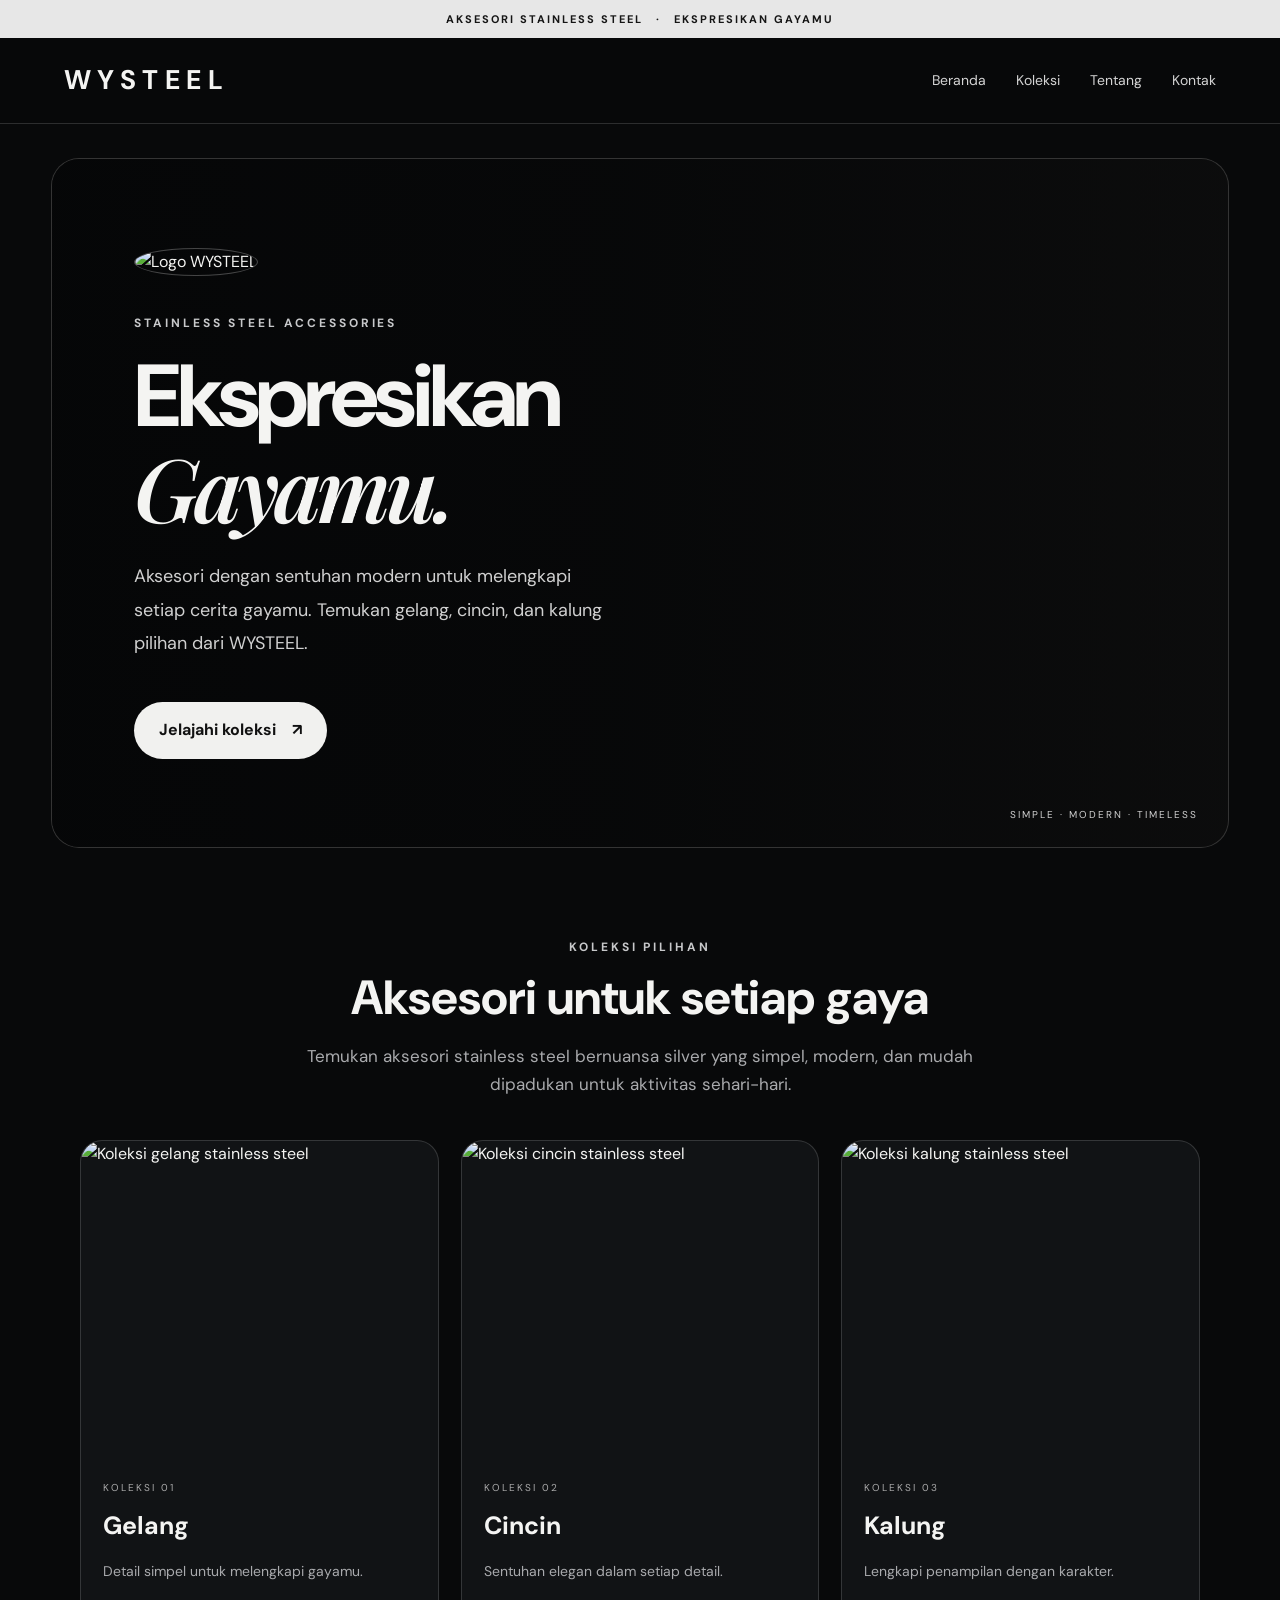
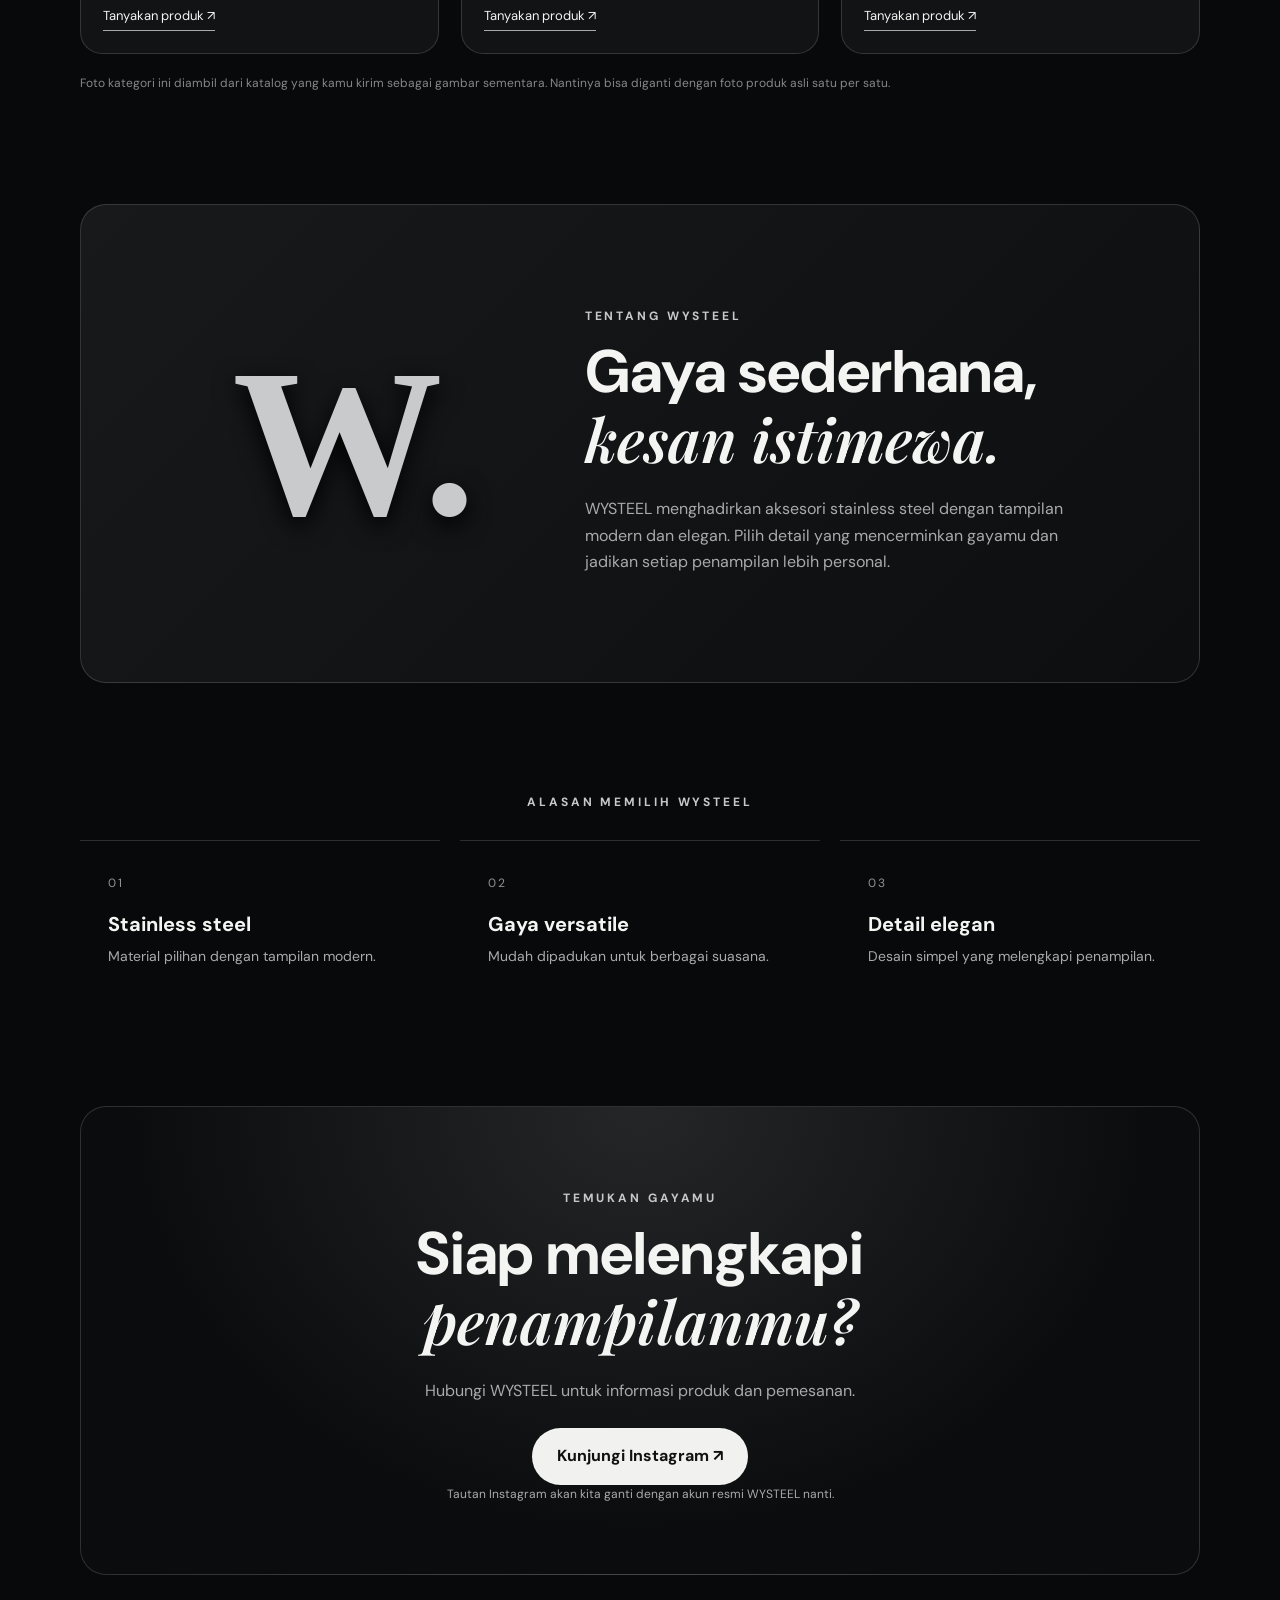
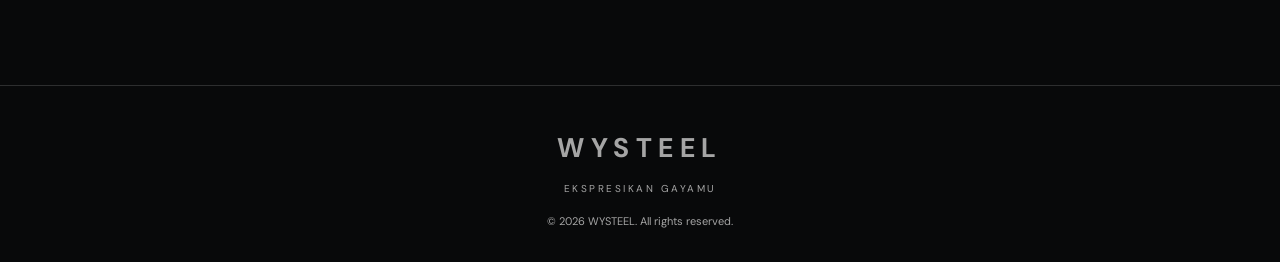
==== index.html @ 5683e8a1 "Add files via upload" ====
<!DOCTYPE html>
<html lang="id">
<head>
  <meta charset="UTF-8">
  <meta name="viewport" content="width=device-width, initial-scale=1.0">
  <meta name="description" content="WYSTEEL — aksesori stainless steel. Ekspresikan gayamu.">
  <title>WYSTEEL | Ekspresikan Gayamu</title>
  <link rel="stylesheet" href="style.css">
</head>
<body>
  <div class="announcement">AKSESORI STAINLESS STEEL <span>·</span> EKSPRESIKAN GAYAMU</div>
  <header class="site-header">
    <a class="wordmark" href="#beranda" aria-label="WYSTEEL beranda">WYSTEEL</a>
    <button class="menu-toggle" id="menuToggle" aria-expanded="false" aria-controls="mainNav">☰ <span>Menu</span></button>
    <nav id="mainNav" class="main-nav">
      <a href="#beranda">Beranda</a>
      <a href="#koleksi">Koleksi</a>
      <a href="#tentang">Tentang</a>
      <a href="#kontak">Kontak</a>
    </nav>
  </header>

  <main>
    <section class="hero" id="beranda">
      <div class="hero-shade"></div>
      <div class="hero-content">
        <img class="brand-logo" src="assets/logo-wysteel.jpg" alt="Logo WYSTEEL">
        <p class="eyebrow">STAINLESS STEEL ACCESSORIES</p>
        <h1>Ekspresikan<br><em>Gayamu.</em></h1>
        <p class="hero-copy">Aksesori dengan sentuhan modern untuk melengkapi setiap cerita gayamu. Temukan gelang, cincin, dan kalung pilihan dari WYSTEEL.</p>
        <a class="primary-button" href="#koleksi">Jelajahi koleksi <span>↗</span></a>
      </div>
      <div class="hero-note">SIMPLE · MODERN · TIMELESS</div>
    </section>

    <section class="collection section-wrap" id="koleksi">
      <div class="section-heading">
        <p class="eyebrow">KOLEKSI PILIHAN</p>
        <h2>Aksesori untuk setiap gaya</h2>
        <p>Temukan aksesori stainless steel bernuansa silver yang simpel, modern, dan mudah dipadukan untuk aktivitas sehari-hari.</p>
      </div>
      <div class="product-grid">
        <article class="product-card">
          <img src="assets/gelang.jpg" alt="Koleksi gelang stainless steel">
          <div class="product-info"><span class="product-type">KOLEKSI 01</span><h3>Gelang</h3><p>Detail simpel untuk melengkapi gayamu.</p><a href="#kontak">Tanyakan produk ↗</a></div>
        </article>
        <article class="product-card">
          <img src="assets/cincin.jpg" alt="Koleksi cincin stainless steel">
          <div class="product-info"><span class="product-type">KOLEKSI 02</span><h3>Cincin</h3><p>Sentuhan elegan dalam setiap detail.</p><a href="#kontak">Tanyakan produk ↗</a></div>
        </article>
        <article class="product-card">
          <img src="assets/kalung.jpg" alt="Koleksi kalung stainless steel">
          <div class="product-info"><span class="product-type">KOLEKSI 03</span><h3>Kalung</h3><p>Lengkapi penampilan dengan karakter.</p><a href="#kontak">Tanyakan produk ↗</a></div>
        </article>
      </div>
      <p class="small-note">Foto kategori ini diambil dari katalog yang kamu kirim sebagai gambar sementara. Nantinya bisa diganti dengan foto produk asli satu per satu.</p>
    </section>

    <section class="about section-wrap" id="tentang">
      <div class="about-mark">W.</div>
      <div>
        <p class="eyebrow">TENTANG WYSTEEL</p>
        <h2>Gaya sederhana,<br><em>kesan istimewa.</em></h2>
        <p>WYSTEEL menghadirkan aksesori stainless steel dengan tampilan modern dan elegan. Pilih detail yang mencerminkan gayamu dan jadikan setiap penampilan lebih personal.</p>
      </div>
    </section>

    <section class="benefits section-wrap">
      <p class="eyebrow">ALASAN MEMILIH WYSTEEL</p>
      <div class="benefit-grid">
        <div><span>01</span><h3>Stainless steel</h3><p>Material pilihan dengan tampilan modern.</p></div>
        <div><span>02</span><h3>Gaya versatile</h3><p>Mudah dipadukan untuk berbagai suasana.</p></div>
        <div><span>03</span><h3>Detail elegan</h3><p>Desain simpel yang melengkapi penampilan.</p></div>
      </div>
    </section>

    <section class="contact section-wrap" id="kontak">
      <p class="eyebrow">TEMUKAN GAYAMU</p>
      <h2>Siap melengkapi<br><em>penampilanmu?</em></h2>
      <p>Hubungi WYSTEEL untuk informasi produk dan pemesanan.</p>
      <a class="primary-button" id="instagramLink" href="https://www.instagram.com/" target="_blank" rel="noopener">Kunjungi Instagram ↗</a>
      <p class="small-note">Tautan Instagram akan kita ganti dengan akun resmi WYSTEEL nanti.</p>
    </section>
  </main>

  <footer><a class="footer-brand" href="#beranda">WYSTEEL</a><p>EKSPRESIKAN GAYAMU</p><small>© <span id="year"></span> WYSTEEL. All rights reserved.</small></footer>
  <script src="script.js"></script>
</body>
</html>
---- style.css ----
@import url('https://fonts.googleapis.com/css2?family=DM+Sans:wght@400;500;600;700&family=Playfair+Display:ital,wght@1,600&display=swap');
:root{--bg:#08090a;--panel:#111315;--text:#f4f4f2;--muted:#a9aaad;--line:rgba(255,255,255,.15);--silver:#d5d6d8}
*{box-sizing:border-box}html{scroll-behavior:smooth}body{margin:0;background:var(--bg);color:var(--text);font-family:'DM Sans',Arial,sans-serif;line-height:1.65}
a{color:inherit;text-decoration:none}.announcement{background:#e7e7e7;color:#151515;text-align:center;padding:10px 16px;font-size:11px;font-weight:700;letter-spacing:.18em}.announcement span{padding:0 8px}
.site-header{height:86px;padding:0 5%;display:flex;align-items:center;justify-content:space-between;border-bottom:1px solid var(--line);background:rgba(8,9,10,.96);position:sticky;top:0;z-index:10}.wordmark,.footer-brand{font-size:27px;letter-spacing:.24em;font-weight:700}.main-nav{display:flex;gap:30px;color:#d4d4d4;font-size:14px}.main-nav a:hover{color:white}.menu-toggle{display:none;background:transparent;border:1px solid var(--line);color:white;padding:12px 18px;border-radius:16px;font:inherit}
.hero{min-height:690px;margin:34px auto 90px;width:min(92%,1180px);border:1px solid var(--line);border-radius:28px;overflow:hidden;position:relative;background:#111 url('assets/hero-background.jpg') center/cover no-repeat;display:flex;align-items:center}.hero-shade{position:absolute;inset:0;background:linear-gradient(90deg,rgba(5,6,7,.96) 0%,rgba(5,6,7,.83) 48%,rgba(5,6,7,.43) 100%)}.hero-content{position:relative;z-index:1;max-width:650px;padding:70px 7%}.brand-logo{width:150px;height:150px;object-fit:cover;border-radius:50%;border:1px solid rgba(255,255,255,.25);margin-bottom:26px}.eyebrow{font-size:12px;letter-spacing:.24em;font-weight:700;color:#c7c8ca}.hero h1{font-size:clamp(52px,8vw,88px);line-height:1.02;letter-spacing:-.055em;margin:18px 0 22px}.hero h1 em,.about h2 em,.contact h2 em{font-family:'Playfair Display',Georgia,serif;font-weight:600}.hero-copy{font-size:18px;color:#d0d0d0;max-width:570px;line-height:1.85}.primary-button{display:inline-flex;gap:16px;align-items:center;margin-top:24px;background:#f1f1ef;color:#111;padding:15px 25px;border-radius:40px;font-weight:700}.primary-button:hover{background:#c9cacc}.hero-note{position:absolute;right:30px;bottom:24px;font-size:10px;letter-spacing:.2em;color:#d1d1d1}
.section-wrap{width:min(90%,1120px);margin:0 auto 110px}.section-heading{text-align:center;max-width:720px;margin:0 auto 42px}.section-heading h2,.benefits h2{font-size:clamp(32px,5vw,48px);line-height:1.15;margin:12px 0}.section-heading>p:last-child{color:var(--muted);font-size:17px}.product-grid{display:grid;grid-template-columns:repeat(3,1fr);gap:22px}.product-card{background:var(--panel);border:1px solid var(--line);border-radius:22px;overflow:hidden}.product-card img{display:block;width:100%;height:310px;object-fit:cover;object-position:center}.product-info{padding:22px}.product-type{font-size:10px;letter-spacing:.2em;color:#aaa}.product-info h3{font-size:25px;margin:5px 0}.product-info p{color:var(--muted);font-size:14px}.product-info a{display:inline-block;margin-top:8px;border-bottom:1px solid #aaa;padding-bottom:4px;font-size:13px}.small-note{color:#85878a;font-size:12px;margin-top:20px}
.about{display:grid;grid-template-columns:.8fr 1.2fr;align-items:center;gap:60px;padding:65px 8%;background:linear-gradient(135deg,#17191b,#0d0e0f);border:1px solid var(--line);border-radius:26px}.about-mark{font-family:Georgia,serif;font-size:clamp(100px,20vw,210px);font-weight:bold;color:#c9cacc;text-align:center;text-shadow:0 8px 25px #000}.about h2,.contact h2{font-size:clamp(38px,6vw,60px);line-height:1.1;margin:12px 0 20px}.about p:last-child,.contact>p:not(.eyebrow){color:var(--muted);max-width:600px}
.benefits>.eyebrow{text-align:center}.benefit-grid{display:grid;grid-template-columns:repeat(3,1fr);gap:20px;margin-top:28px}.benefit-grid>div{padding:28px;border-top:1px solid var(--line)}.benefit-grid span{color:#8f9296;letter-spacing:.2em;font-size:12px}.benefit-grid h3{font-size:20px;margin:12px 0 4px}.benefit-grid p{color:var(--muted);font-size:14px;margin:0}
.contact{text-align:center;padding:70px 20px;border:1px solid var(--line);border-radius:26px;background:radial-gradient(ellipse at top,#242628,#0b0c0d 65%)}.contact>p:not(.eyebrow){margin:0 auto}.contact .small-note{margin-top:18px}
footer{text-align:center;border-top:1px solid var(--line);padding:40px 20px 28px;color:#a5a5a5}footer p{font-size:10px;letter-spacing:.25em}footer small{font-size:11px}
@media(max-width:720px){.announcement{font-size:9px;letter-spacing:.12em}.site-header{height:76px}.wordmark{font-size:22px}.menu-toggle{display:block}.main-nav{display:none;position:absolute;top:75px;left:0;right:0;background:#0d0e0f;padding:20px 6%;flex-direction:column;gap:18px;border-bottom:1px solid var(--line)}.main-nav.open{display:flex}.hero{min-height:700px;margin:22px auto 75px;background-position:58% center}.hero-content{padding:48px 7%}.brand-logo{width:118px;height:118px}.hero-copy{font-size:16px}.hero-note{font-size:8px}.section-wrap{margin-bottom:80px}.product-grid{grid-template-columns:1fr;gap:18px}.product-card img{height:300px}.about{grid-template-columns:1fr;gap:10px;padding:38px 8%;text-align:center}.about-mark{font-size:120px}.benefit-grid{grid-template-columns:1fr;gap:0}.benefit-grid>div{padding:22px 10px}.contact{padding:55px 18px}}
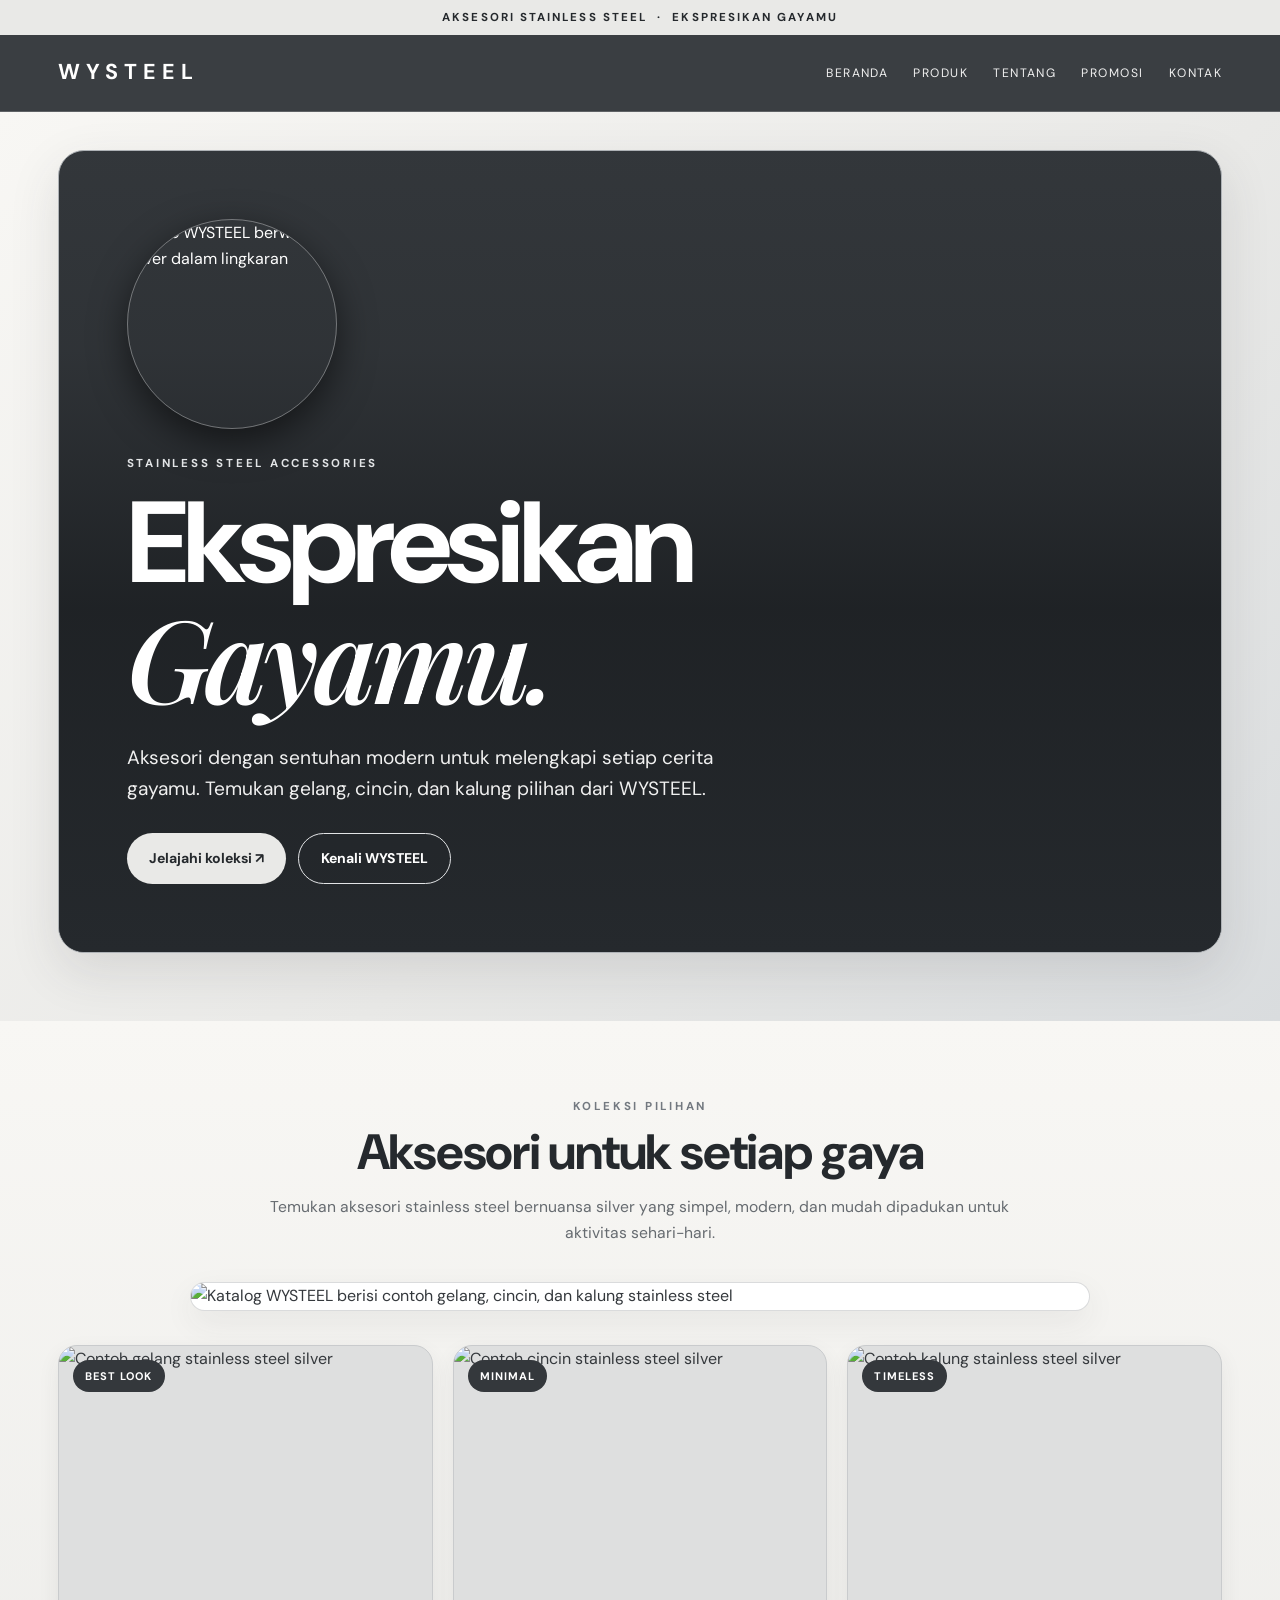
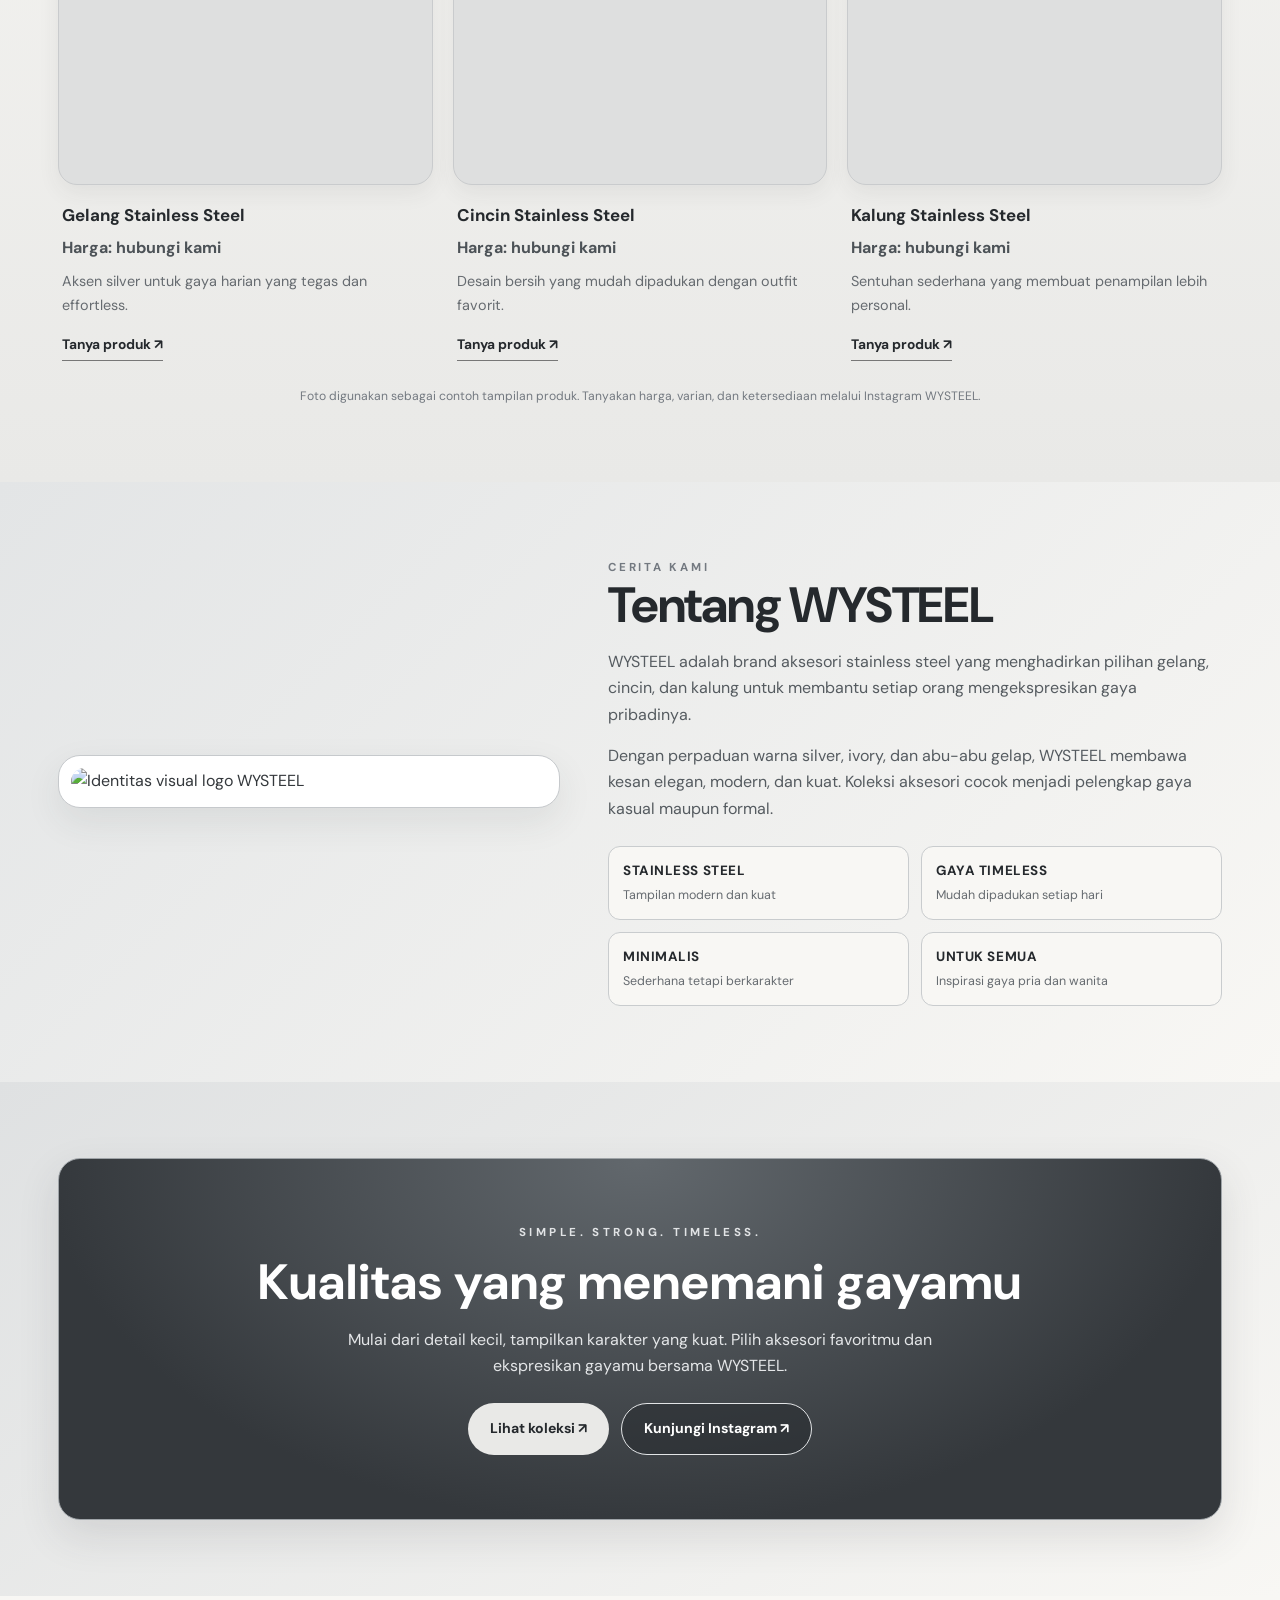
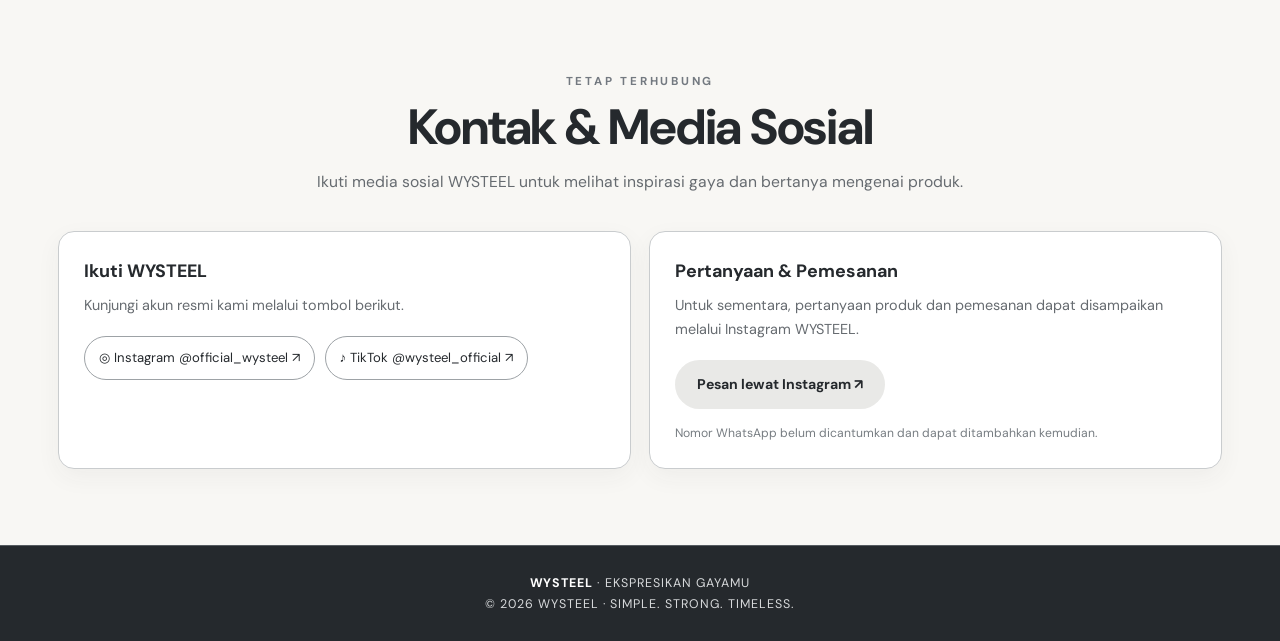
==== commit af291509: "Add files via upload" ====
--- a/index.html
+++ b/index.html
@@ -3,87 +3,53 @@
 <head>
   <meta charset="UTF-8">
   <meta name="viewport" content="width=device-width, initial-scale=1.0">
-  <meta name="description" content="WYSTEEL — aksesori stainless steel. Ekspresikan gayamu.">
-  <title>WYSTEEL | Ekspresikan Gayamu</title>
+  <meta name="theme-color" content="#34383c">
+  <meta name="description" content="WYSTEEL — aksesori stainless steel. Ekspresikan gayamu dengan gelang, cincin, dan kalung bernuansa silver yang modern.">
+  <title>WYSTEEL — Ekspresikan Gayamu</title>
+  <link rel="preconnect" href="https://fonts.googleapis.com">
+  <link rel="preconnect" href="https://fonts.gstatic.com" crossorigin>
+  <link href="https://fonts.googleapis.com/css2?family=DM+Sans:wght@400;500;600;700&family=Playfair+Display:ital,wght@0,600;0,700;1,600&display=swap" rel="stylesheet">
   <link rel="stylesheet" href="style.css">
 </head>
 <body>
-  <div class="announcement">AKSESORI STAINLESS STEEL <span>·</span> EKSPRESIKAN GAYAMU</div>
-  <header class="site-header">
-    <a class="wordmark" href="#beranda" aria-label="WYSTEEL beranda">WYSTEEL</a>
-    <button class="menu-toggle" id="menuToggle" aria-expanded="false" aria-controls="mainNav">☰ <span>Menu</span></button>
-    <nav id="mainNav" class="main-nav">
-      <a href="#beranda">Beranda</a>
-      <a href="#koleksi">Koleksi</a>
-      <a href="#tentang">Tentang</a>
-      <a href="#kontak">Kontak</a>
-    </nav>
+  <div class="announcement">AKSESORI STAINLESS STEEL &nbsp;·&nbsp; EKSPRESIKAN GAYAMU</div>
+  <header>
+    <div class="container nav">
+      <a class="wordmark" href="#beranda" aria-label="WYSTEEL beranda">WYSTEEL</a>
+      <button class="menu-btn" id="menuToggle" type="button" aria-expanded="false" aria-controls="navigation">☰ Menu</button>
+      <nav class="nav-links" id="navigation" aria-label="Navigasi utama">
+        <a href="#beranda">BERANDA</a><a href="#produk">PRODUK</a><a href="#tentang">TENTANG</a><a href="#promosi">PROMOSI</a><a href="#kontak">KONTAK</a>
+      </nav>
+    </div>
   </header>
-
   <main>
-    <section class="hero" id="beranda">
-      <div class="hero-shade"></div>
-      <div class="hero-content">
-        <img class="brand-logo" src="assets/logo-wysteel.jpg" alt="Logo WYSTEEL">
-        <p class="eyebrow">STAINLESS STEEL ACCESSORIES</p>
-        <h1>Ekspresikan<br><em>Gayamu.</em></h1>
-        <p class="hero-copy">Aksesori dengan sentuhan modern untuk melengkapi setiap cerita gayamu. Temukan gelang, cincin, dan kalung pilihan dari WYSTEEL.</p>
-        <a class="primary-button" href="#koleksi">Jelajahi koleksi <span>↗</span></a>
-      </div>
-      <div class="hero-note">SIMPLE · MODERN · TIMELESS</div>
-    </section>
-
-    <section class="collection section-wrap" id="koleksi">
-      <div class="section-heading">
-        <p class="eyebrow">KOLEKSI PILIHAN</p>
-        <h2>Aksesori untuk setiap gaya</h2>
-        <p>Temukan aksesori stainless steel bernuansa silver yang simpel, modern, dan mudah dipadukan untuk aktivitas sehari-hari.</p>
-      </div>
+    <section class="hero" id="beranda"><div class="container"><div class="hero-card"><div class="hero-content">
+      <img class="hero-logo" src="assets/logo-wysteel.jpg" alt="Logo WYSTEEL berwarna silver dalam lingkaran">
+      <div class="eyebrow">Stainless steel accessories</div>
+      <h1>Ekspresikan<br><em>Gayamu.</em></h1>
+      <p class="hero-copy">Aksesori dengan sentuhan modern untuk melengkapi setiap cerita gayamu. Temukan gelang, cincin, dan kalung pilihan dari WYSTEEL.</p>
+      <div class="button-row"><a class="btn btn-light" href="#produk">Jelajahi koleksi ↗</a><a class="btn btn-line" href="#tentang">Kenali WYSTEEL</a></div>
+    </div></div></div></section>
+    <section class="products" id="produk"><div class="container">
+      <div class="section-head"><div class="eyebrow">Koleksi pilihan</div><h2>Aksesori untuk setiap gaya</h2><p>Temukan aksesori stainless steel bernuansa silver yang simpel, modern, dan mudah dipadukan untuk aktivitas sehari-hari.</p></div>
+      <div class="catalog-feature"><img src="assets/katalog-wysteel.png" alt="Katalog WYSTEEL berisi contoh gelang, cincin, dan kalung stainless steel"></div>
       <div class="product-grid">
-        <article class="product-card">
-          <img src="assets/gelang.jpg" alt="Koleksi gelang stainless steel">
-          <div class="product-info"><span class="product-type">KOLEKSI 01</span><h3>Gelang</h3><p>Detail simpel untuk melengkapi gayamu.</p><a href="#kontak">Tanyakan produk ↗</a></div>
-        </article>
-        <article class="product-card">
-          <img src="assets/cincin.jpg" alt="Koleksi cincin stainless steel">
-          <div class="product-info"><span class="product-type">KOLEKSI 02</span><h3>Cincin</h3><p>Sentuhan elegan dalam setiap detail.</p><a href="#kontak">Tanyakan produk ↗</a></div>
-        </article>
-        <article class="product-card">
-          <img src="assets/kalung.jpg" alt="Koleksi kalung stainless steel">
-          <div class="product-info"><span class="product-type">KOLEKSI 03</span><h3>Kalung</h3><p>Lengkapi penampilan dengan karakter.</p><a href="#kontak">Tanyakan produk ↗</a></div>
-        </article>
-      </div>
-      <p class="small-note">Foto kategori ini diambil dari katalog yang kamu kirim sebagai gambar sementara. Nantinya bisa diganti dengan foto produk asli satu per satu.</p>
-    </section>
-
-    <section class="about section-wrap" id="tentang">
-      <div class="about-mark">W.</div>
-      <div>
-        <p class="eyebrow">TENTANG WYSTEEL</p>
-        <h2>Gaya sederhana,<br><em>kesan istimewa.</em></h2>
-        <p>WYSTEEL menghadirkan aksesori stainless steel dengan tampilan modern dan elegan. Pilih detail yang mencerminkan gayamu dan jadikan setiap penampilan lebih personal.</p>
-      </div>
-    </section>
-
-    <section class="benefits section-wrap">
-      <p class="eyebrow">ALASAN MEMILIH WYSTEEL</p>
-      <div class="benefit-grid">
-        <div><span>01</span><h3>Stainless steel</h3><p>Material pilihan dengan tampilan modern.</p></div>
-        <div><span>02</span><h3>Gaya versatile</h3><p>Mudah dipadukan untuk berbagai suasana.</p></div>
-        <div><span>03</span><h3>Detail elegan</h3><p>Desain simpel yang melengkapi penampilan.</p></div>
-      </div>
-    </section>
-
-    <section class="contact section-wrap" id="kontak">
-      <p class="eyebrow">TEMUKAN GAYAMU</p>
-      <h2>Siap melengkapi<br><em>penampilanmu?</em></h2>
-      <p>Hubungi WYSTEEL untuk informasi produk dan pemesanan.</p>
-      <a class="primary-button" id="instagramLink" href="https://www.instagram.com/" target="_blank" rel="noopener">Kunjungi Instagram ↗</a>
-      <p class="small-note">Tautan Instagram akan kita ganti dengan akun resmi WYSTEEL nanti.</p>
-    </section>
+        <article class="product-card"><div class="product-image-wrap"><img class="product-image" src="assets/gelang.jpg" alt="Contoh gelang stainless steel silver"><span class="product-label">BEST LOOK</span></div><div class="product-info"><h3>Gelang Stainless Steel</h3><div class="price">Harga: hubungi kami</div><p>Aksen silver untuk gaya harian yang tegas dan effortless.</p><a class="text-link" href="https://www.instagram.com/official_wysteel/" target="_blank" rel="noopener noreferrer">Tanya produk ↗</a></div></article>
+        <article class="product-card"><div class="product-image-wrap"><img class="product-image" src="assets/cincin.jpg" alt="Contoh cincin stainless steel silver"><span class="product-label">MINIMAL</span></div><div class="product-info"><h3>Cincin Stainless Steel</h3><div class="price">Harga: hubungi kami</div><p>Desain bersih yang mudah dipadukan dengan outfit favorit.</p><a class="text-link" href="https://www.instagram.com/official_wysteel/" target="_blank" rel="noopener noreferrer">Tanya produk ↗</a></div></article>
+        <article class="product-card"><div class="product-image-wrap"><img class="product-image" src="assets/kalung.jpg" alt="Contoh kalung stainless steel silver"><span class="product-label">TIMELESS</span></div><div class="product-info"><h3>Kalung Stainless Steel</h3><div class="price">Harga: hubungi kami</div><p>Sentuhan sederhana yang membuat penampilan lebih personal.</p><a class="text-link" href="https://www.instagram.com/official_wysteel/" target="_blank" rel="noopener noreferrer">Tanya produk ↗</a></div></article>
+      </div><p class="fine-print">Foto digunakan sebagai contoh tampilan produk. Tanyakan harga, varian, dan ketersediaan melalui Instagram WYSTEEL.</p>
+    </div></section>
+    <section class="about" id="tentang"><div class="container about-layout"><div class="about-logo"><img src="assets/logo-wysteel.jpg" alt="Identitas visual logo WYSTEEL"></div><div class="about-text">
+      <div class="eyebrow">Cerita kami</div><h2>Tentang WYSTEEL</h2><p>WYSTEEL adalah brand aksesori stainless steel yang menghadirkan pilihan gelang, cincin, dan kalung untuk membantu setiap orang mengekspresikan gaya pribadinya.</p><p>Dengan perpaduan warna silver, ivory, dan abu-abu gelap, WYSTEEL membawa kesan elegan, modern, dan kuat. Koleksi aksesori cocok menjadi pelengkap gaya kasual maupun formal.</p>
+      <div class="benefits"><div class="benefit"><strong>STAINLESS STEEL</strong><span>Tampilan modern dan kuat</span></div><div class="benefit"><strong>GAYA TIMELESS</strong><span>Mudah dipadukan setiap hari</span></div><div class="benefit"><strong>MINIMALIS</strong><span>Sederhana tetapi berkarakter</span></div><div class="benefit"><strong>UNTUK SEMUA</strong><span>Inspirasi gaya pria dan wanita</span></div></div>
+    </div></div></section>
+    <section class="promo" id="promosi"><div class="container"><div class="promo-panel"><div class="eyebrow">Simple. Strong. Timeless.</div><h2>Kualitas yang menemani gayamu</h2><p>Mulai dari detail kecil, tampilkan karakter yang kuat. Pilih aksesori favoritmu dan ekspresikan gayamu bersama WYSTEEL.</p><div class="button-row center"><a class="btn btn-light" href="#produk">Lihat koleksi ↗</a><a class="btn btn-line" href="https://www.instagram.com/official_wysteel/" target="_blank" rel="noopener noreferrer">Kunjungi Instagram ↗</a></div></div></div></section>
+    <section id="kontak"><div class="container"><div class="section-head"><div class="eyebrow">Tetap terhubung</div><h2>Kontak &amp; Media Sosial</h2><p>Ikuti media sosial WYSTEEL untuk melihat inspirasi gaya dan bertanya mengenai produk.</p></div>
+      <div class="contact-grid"><div class="contact-card"><h3>Ikuti WYSTEEL</h3><p>Kunjungi akun resmi kami melalui tombol berikut.</p><div class="social-list"><a class="social-link" href="https://www.instagram.com/official_wysteel/" target="_blank" rel="noopener noreferrer">◎ Instagram @official_wysteel ↗</a><a class="social-link" href="https://www.tiktok.com/@wysteel_official" target="_blank" rel="noopener noreferrer">♪ TikTok @wysteel_official ↗</a></div></div>
+      <div class="contact-card"><h3>Pertanyaan &amp; Pemesanan</h3><p>Untuk sementara, pertanyaan produk dan pemesanan dapat disampaikan melalui Instagram WYSTEEL.</p><a class="btn btn-light" href="https://www.instagram.com/official_wysteel/" target="_blank" rel="noopener noreferrer">Pesan lewat Instagram ↗</a><p class="contact-note">Nomor WhatsApp belum dicantumkan dan dapat ditambahkan kemudian.</p></div></div>
+    </div></section>
   </main>
-
-  <footer><a class="footer-brand" href="#beranda">WYSTEEL</a><p>EKSPRESIKAN GAYAMU</p><small>© <span id="year"></span> WYSTEEL. All rights reserved.</small></footer>
+  <footer><div class="container"><strong>WYSTEEL</strong> · EKSPRESIKAN GAYAMU<br>© <span id="year"></span> WYSTEEL · SIMPLE. STRONG. TIMELESS.</div></footer>
   <script src="script.js"></script>
 </body>
 </html>
--- a/style.css
+++ b/style.css
@@ -1,12 +1,107 @@
-@import url('https://fonts.googleapis.com/css2?family=DM+Sans:wght@400;500;600;700&family=Playfair+Display:ital,wght@1,600&display=swap');
-:root{--bg:#08090a;--panel:#111315;--text:#f4f4f2;--muted:#a9aaad;--line:rgba(255,255,255,.15);--silver:#d5d6d8}
-*{box-sizing:border-box}html{scroll-behavior:smooth}body{margin:0;background:var(--bg);color:var(--text);font-family:'DM Sans',Arial,sans-serif;line-height:1.65}
-a{color:inherit;text-decoration:none}.announcement{background:#e7e7e7;color:#151515;text-align:center;padding:10px 16px;font-size:11px;font-weight:700;letter-spacing:.18em}.announcement span{padding:0 8px}
-.site-header{height:86px;padding:0 5%;display:flex;align-items:center;justify-content:space-between;border-bottom:1px solid var(--line);background:rgba(8,9,10,.96);position:sticky;top:0;z-index:10}.wordmark,.footer-brand{font-size:27px;letter-spacing:.24em;font-weight:700}.main-nav{display:flex;gap:30px;color:#d4d4d4;font-size:14px}.main-nav a:hover{color:white}.menu-toggle{display:none;background:transparent;border:1px solid var(--line);color:white;padding:12px 18px;border-radius:16px;font:inherit}
-.hero{min-height:690px;margin:34px auto 90px;width:min(92%,1180px);border:1px solid var(--line);border-radius:28px;overflow:hidden;position:relative;background:#111 url('assets/hero-background.jpg') center/cover no-repeat;display:flex;align-items:center}.hero-shade{position:absolute;inset:0;background:linear-gradient(90deg,rgba(5,6,7,.96) 0%,rgba(5,6,7,.83) 48%,rgba(5,6,7,.43) 100%)}.hero-content{position:relative;z-index:1;max-width:650px;padding:70px 7%}.brand-logo{width:150px;height:150px;object-fit:cover;border-radius:50%;border:1px solid rgba(255,255,255,.25);margin-bottom:26px}.eyebrow{font-size:12px;letter-spacing:.24em;font-weight:700;color:#c7c8ca}.hero h1{font-size:clamp(52px,8vw,88px);line-height:1.02;letter-spacing:-.055em;margin:18px 0 22px}.hero h1 em,.about h2 em,.contact h2 em{font-family:'Playfair Display',Georgia,serif;font-weight:600}.hero-copy{font-size:18px;color:#d0d0d0;max-width:570px;line-height:1.85}.primary-button{display:inline-flex;gap:16px;align-items:center;margin-top:24px;background:#f1f1ef;color:#111;padding:15px 25px;border-radius:40px;font-weight:700}.primary-button:hover{background:#c9cacc}.hero-note{position:absolute;right:30px;bottom:24px;font-size:10px;letter-spacing:.2em;color:#d1d1d1}
-.section-wrap{width:min(90%,1120px);margin:0 auto 110px}.section-heading{text-align:center;max-width:720px;margin:0 auto 42px}.section-heading h2,.benefits h2{font-size:clamp(32px,5vw,48px);line-height:1.15;margin:12px 0}.section-heading>p:last-child{color:var(--muted);font-size:17px}.product-grid{display:grid;grid-template-columns:repeat(3,1fr);gap:22px}.product-card{background:var(--panel);border:1px solid var(--line);border-radius:22px;overflow:hidden}.product-card img{display:block;width:100%;height:310px;object-fit:cover;object-position:center}.product-info{padding:22px}.product-type{font-size:10px;letter-spacing:.2em;color:#aaa}.product-info h3{font-size:25px;margin:5px 0}.product-info p{color:var(--muted);font-size:14px}.product-info a{display:inline-block;margin-top:8px;border-bottom:1px solid #aaa;padding-bottom:4px;font-size:13px}.small-note{color:#85878a;font-size:12px;margin-top:20px}
-.about{display:grid;grid-template-columns:.8fr 1.2fr;align-items:center;gap:60px;padding:65px 8%;background:linear-gradient(135deg,#17191b,#0d0e0f);border:1px solid var(--line);border-radius:26px}.about-mark{font-family:Georgia,serif;font-size:clamp(100px,20vw,210px);font-weight:bold;color:#c9cacc;text-align:center;text-shadow:0 8px 25px #000}.about h2,.contact h2{font-size:clamp(38px,6vw,60px);line-height:1.1;margin:12px 0 20px}.about p:last-child,.contact>p:not(.eyebrow){color:var(--muted);max-width:600px}
-.benefits>.eyebrow{text-align:center}.benefit-grid{display:grid;grid-template-columns:repeat(3,1fr);gap:20px;margin-top:28px}.benefit-grid>div{padding:28px;border-top:1px solid var(--line)}.benefit-grid span{color:#8f9296;letter-spacing:.2em;font-size:12px}.benefit-grid h3{font-size:20px;margin:12px 0 4px}.benefit-grid p{color:var(--muted);font-size:14px;margin:0}
-.contact{text-align:center;padding:70px 20px;border:1px solid var(--line);border-radius:26px;background:radial-gradient(ellipse at top,#242628,#0b0c0d 65%)}.contact>p:not(.eyebrow){margin:0 auto}.contact .small-note{margin-top:18px}
-footer{text-align:center;border-top:1px solid var(--line);padding:40px 20px 28px;color:#a5a5a5}footer p{font-size:10px;letter-spacing:.25em}footer small{font-size:11px}
-@media(max-width:720px){.announcement{font-size:9px;letter-spacing:.12em}.site-header{height:76px}.wordmark{font-size:22px}.menu-toggle{display:block}.main-nav{display:none;position:absolute;top:75px;left:0;right:0;background:#0d0e0f;padding:20px 6%;flex-direction:column;gap:18px;border-bottom:1px solid var(--line)}.main-nav.open{display:flex}.hero{min-height:700px;margin:22px auto 75px;background-position:58% center}.hero-content{padding:48px 7%}.brand-logo{width:118px;height:118px}.hero-copy{font-size:16px}.hero-note{font-size:8px}.section-wrap{margin-bottom:80px}.product-grid{grid-template-columns:1fr;gap:18px}.product-card img{height:300px}.about{grid-template-columns:1fr;gap:10px;padding:38px 8%;text-align:center}.about-mark{font-size:120px}.benefit-grid{grid-template-columns:1fr;gap:0}.benefit-grid>div{padding:22px 10px}.contact{padding:55px 18px}}
+:root{
+  --ink:#34383c;
+  --ink-deep:#25292d;
+  --silver:#e9e9e7;
+  --ivory:#f8f7f4;
+  --white:#fff;
+  --muted:#666b70;
+  --line:rgba(52,56,60,.18);
+  --max:1180px;
+}
+*{box-sizing:border-box;margin:0;padding:0}
+html{scroll-behavior:smooth;scroll-padding-top:90px}
+body{background:var(--ivory);color:var(--ink);font-family:"DM Sans",Arial,sans-serif;line-height:1.65}
+a{color:inherit;text-decoration:none}
+img{display:block;max-width:100%}
+button{font:inherit}
+.container{width:min(var(--max),91%);margin-inline:auto}
+.announcement{background:var(--silver);color:var(--ink-deep);text-align:center;padding:8px 12px;font-size:.72rem;letter-spacing:.18em;font-weight:700}
+header{position:sticky;top:0;z-index:20;background:rgba(52,56,60,.97);backdrop-filter:blur(14px);border-bottom:1px solid #ffffff30;color:#fff}
+.nav{min-height:76px;display:flex;align-items:center;justify-content:space-between;gap:22px}
+.wordmark{font-weight:700;letter-spacing:.28em;font-size:1.35rem;color:#fff}
+.nav-links{display:flex;align-items:center;gap:25px}
+.nav-links a{font-size:.76rem;letter-spacing:.12em;color:#f0f0f0}
+.nav-links a:hover{color:#cfd2d5}
+.menu-btn{display:none;background:transparent;border:1px solid #ffffff70;border-radius:12px;color:#fff;padding:10px 14px}
+.hero{padding:38px 0 68px;background:linear-gradient(135deg,#f8f7f4 0%,#e9e9e7 58%,#d9dcde 100%)}
+.hero-card{position:relative;isolation:isolate;overflow:hidden;min-height:670px;border:1px solid #aeb2b6;border-radius:26px;display:flex;align-items:flex-end;background:#34383c;box-shadow:0 18px 50px #34383c20}
+.hero-card:before{content:"";position:absolute;inset:0;z-index:-2;background:url("assets/hero-background.jpg") center 32%/cover no-repeat;opacity:.76}
+.hero-card:after{content:"";position:absolute;inset:0;z-index:-1;background:linear-gradient(180deg,rgba(25,28,31,.05) 0%,rgba(25,28,31,.18) 25%,rgba(25,28,31,.78) 57%,#25292d 100%)}
+.hero-content{width:100%;padding:clamp(25px,6vw,68px);text-align:left;color:#fff}
+.hero-logo{width:clamp(125px,19vw,210px);aspect-ratio:1;object-fit:cover;border-radius:50%;margin-bottom:25px;box-shadow:0 12px 36px #0008;border:1px solid #ffffff55}
+.eyebrow{font-size:.72rem;letter-spacing:.24em;text-transform:uppercase;color:#737980;font-weight:700}
+h1{font-size:clamp(3rem,9vw,7.5rem);line-height:.98;letter-spacing:-.045em;margin:14px 0;color:#fff}
+h1 em{font-family:"Playfair Display",Georgia,serif;font-weight:600}
+.hero .eyebrow{color:#e2e4e6}
+.hero-copy{max-width:610px;color:#f0f0f0;font-size:clamp(1rem,2vw,1.2rem);margin:20px 0 28px}
+.button-row{display:flex;gap:12px;flex-wrap:wrap}
+.button-row.center{justify-content:center}
+.btn{display:inline-flex;align-items:center;justify-content:center;gap:10px;padding:13px 22px;border-radius:999px;font-weight:700;font-size:.88rem;transition:transform .2s,background .2s}
+.btn:hover{transform:translateY(-2px)}
+.btn-light{background:var(--silver);color:var(--ink-deep)}
+.btn-line{border:1px solid #e2e4e6;color:#fff;background:#25292d80}
+section{padding:76px 0}
+.section-head{text-align:center;max-width:740px;margin:0 auto 36px}
+.section-head .eyebrow{margin-bottom:8px;color:#737980}
+h2{font-size:clamp(1.8rem,4.4vw,3.1rem);line-height:1.15;letter-spacing:-.025em;color:var(--ink-deep)}
+.section-head p{margin:13px auto 0;color:var(--muted);font-size:.98rem}
+.products{background:linear-gradient(180deg,#f8f7f4 0%,#e9e9e7 100%)}
+.catalog-feature{max-width:900px;margin:0 auto 34px;border:1px solid var(--line);border-radius:18px;overflow:hidden;background:#fff;box-shadow:0 12px 32px #34383c12}
+.catalog-feature img{width:100%;height:auto}
+.product-grid{display:grid;grid-template-columns:repeat(3,minmax(0,1fr));gap:20px}
+.product-card{min-width:0}
+.product-image-wrap{position:relative;overflow:hidden;border:1px solid #c9cbcd;border-radius:19px;background:#dedfdf;aspect-ratio:4/4.7;box-shadow:0 8px 22px #34383c12}
+.product-image{width:100%;height:100%;object-fit:cover;transition:transform .45s}
+.product-card:hover .product-image{transform:scale(1.04)}
+.product-label{position:absolute;left:14px;top:14px;padding:7px 12px;background:var(--ink);color:#fff;border-radius:999px;font-size:.69rem;font-weight:700;letter-spacing:.1em}
+.product-info{padding:17px 4px 0}
+.product-info h3{font-size:1.06rem;margin-bottom:5px;color:var(--ink-deep)}
+.price{font-weight:700;font-size:1rem;margin-bottom:9px;color:#4c5257}
+.product-info p{color:var(--muted);font-size:.9rem;margin-bottom:13px}
+.text-link{display:inline-flex;gap:8px;align-items:center;border-bottom:1px solid #777;padding-bottom:4px;font-size:.86rem;font-weight:700;color:var(--ink-deep)}
+.fine-print{text-align:center;color:#737980;font-size:.76rem;margin-top:25px}
+.about{background:linear-gradient(135deg,#e3e5e6,#f8f7f4)}
+.about-layout{display:grid;grid-template-columns:.9fr 1.1fr;align-items:center;gap:48px}
+.about-logo{padding:12px;border:1px solid #c6c9cc;border-radius:22px;background:#fff;box-shadow:0 14px 36px #34383c16}
+.about-logo img{width:100%;border-radius:14px}
+.about-text p{color:#555b60;margin-top:15px}
+.benefits{display:grid;grid-template-columns:repeat(2,1fr);gap:12px;margin-top:24px}
+.benefit{padding:13px 14px;border:1px solid #c9ccce;border-radius:12px;background:#f8f7f4}
+.benefit strong{display:block;font-size:.84rem;letter-spacing:.04em;color:var(--ink-deep)}
+.benefit span{display:block;color:var(--muted);font-size:.78rem;margin-top:3px}
+.promo{background:linear-gradient(145deg,#dfe1e2,#f8f7f4)}
+.promo-panel{padding:clamp(30px,6vw,64px) 22px;text-align:center;border:1px solid #9fa4a8;border-radius:22px;background:radial-gradient(ellipse at top,#62686d,#34383c 72%);color:#fff;box-shadow:0 16px 40px #34383c20}
+.promo-panel .eyebrow{letter-spacing:.3em;color:#e2e4e6}
+.promo-panel h2{margin-top:12px;letter-spacing:.02em;color:#fff}
+.promo-panel p{max-width:650px;color:#e4e6e8;margin:16px auto 24px}
+#kontak{background:var(--ivory)}
+.contact-grid{display:grid;grid-template-columns:1fr 1fr;gap:18px}
+.contact-card{padding:25px;border:1px solid #c9ccce;border-radius:16px;background:#fff;box-shadow:0 8px 24px #34383c0d}
+.contact-card h3{font-size:1.12rem;margin-bottom:8px;color:var(--ink-deep)}
+.contact-card p{font-size:.9rem;color:var(--muted);margin-bottom:18px}
+.social-list{display:flex;flex-wrap:wrap;gap:10px}
+.social-link{border:1px solid #9da2a6;border-radius:999px;padding:10px 14px;font-size:.82rem;color:var(--ink-deep)}
+.social-link:hover{background:var(--silver)}
+.contact-note{font-size:.76rem!important;color:#777d82!important;margin-top:14px;margin-bottom:0!important}
+footer{border-top:1px solid #555b60;padding:27px 0;text-align:center;background:var(--ink-deep);color:#d7d9db;font-size:.78rem;letter-spacing:.08em}
+footer strong{color:#fff}
+@media(max-width:760px){
+  .nav{min-height:68px}.menu-btn{display:block}
+  .nav-links{display:none;position:absolute;left:0;right:0;top:68px;padding:20px 5%;background:var(--ink-deep);border-bottom:1px solid #ffffff30;flex-direction:column;align-items:flex-start;gap:18px}
+  .nav-links.open{display:flex}
+  .hero{padding:22px 0 48px}.hero-card{min-height:700px;border-radius:20px}
+  .hero-card:before{background-position:center top;opacity:.62}
+  .hero-content{padding:25px 22px 30px}.hero-logo{width:135px;margin-bottom:20px}
+  section{padding:58px 0}
+  .product-grid{grid-template-columns:repeat(2,minmax(0,1fr));gap:24px 14px}
+  .about-layout,.contact-grid{grid-template-columns:1fr;gap:28px}
+  .about-logo{max-width:430px;margin:auto}
+  .product-info h3{font-size:.98rem}.product-info p{font-size:.83rem}
+}
+@media(max-width:430px){
+  .announcement{font-size:.61rem;letter-spacing:.1em}.hero-card{min-height:670px}
+  .product-grid{grid-template-columns:1fr 1fr}
+  .product-label{left:9px;top:9px;padding:6px 9px;font-size:.61rem}
+  .product-info{padding-top:12px}.product-info h3{font-size:.88rem}
+  .product-info p{font-size:.78rem}.text-link{font-size:.78rem}
+}
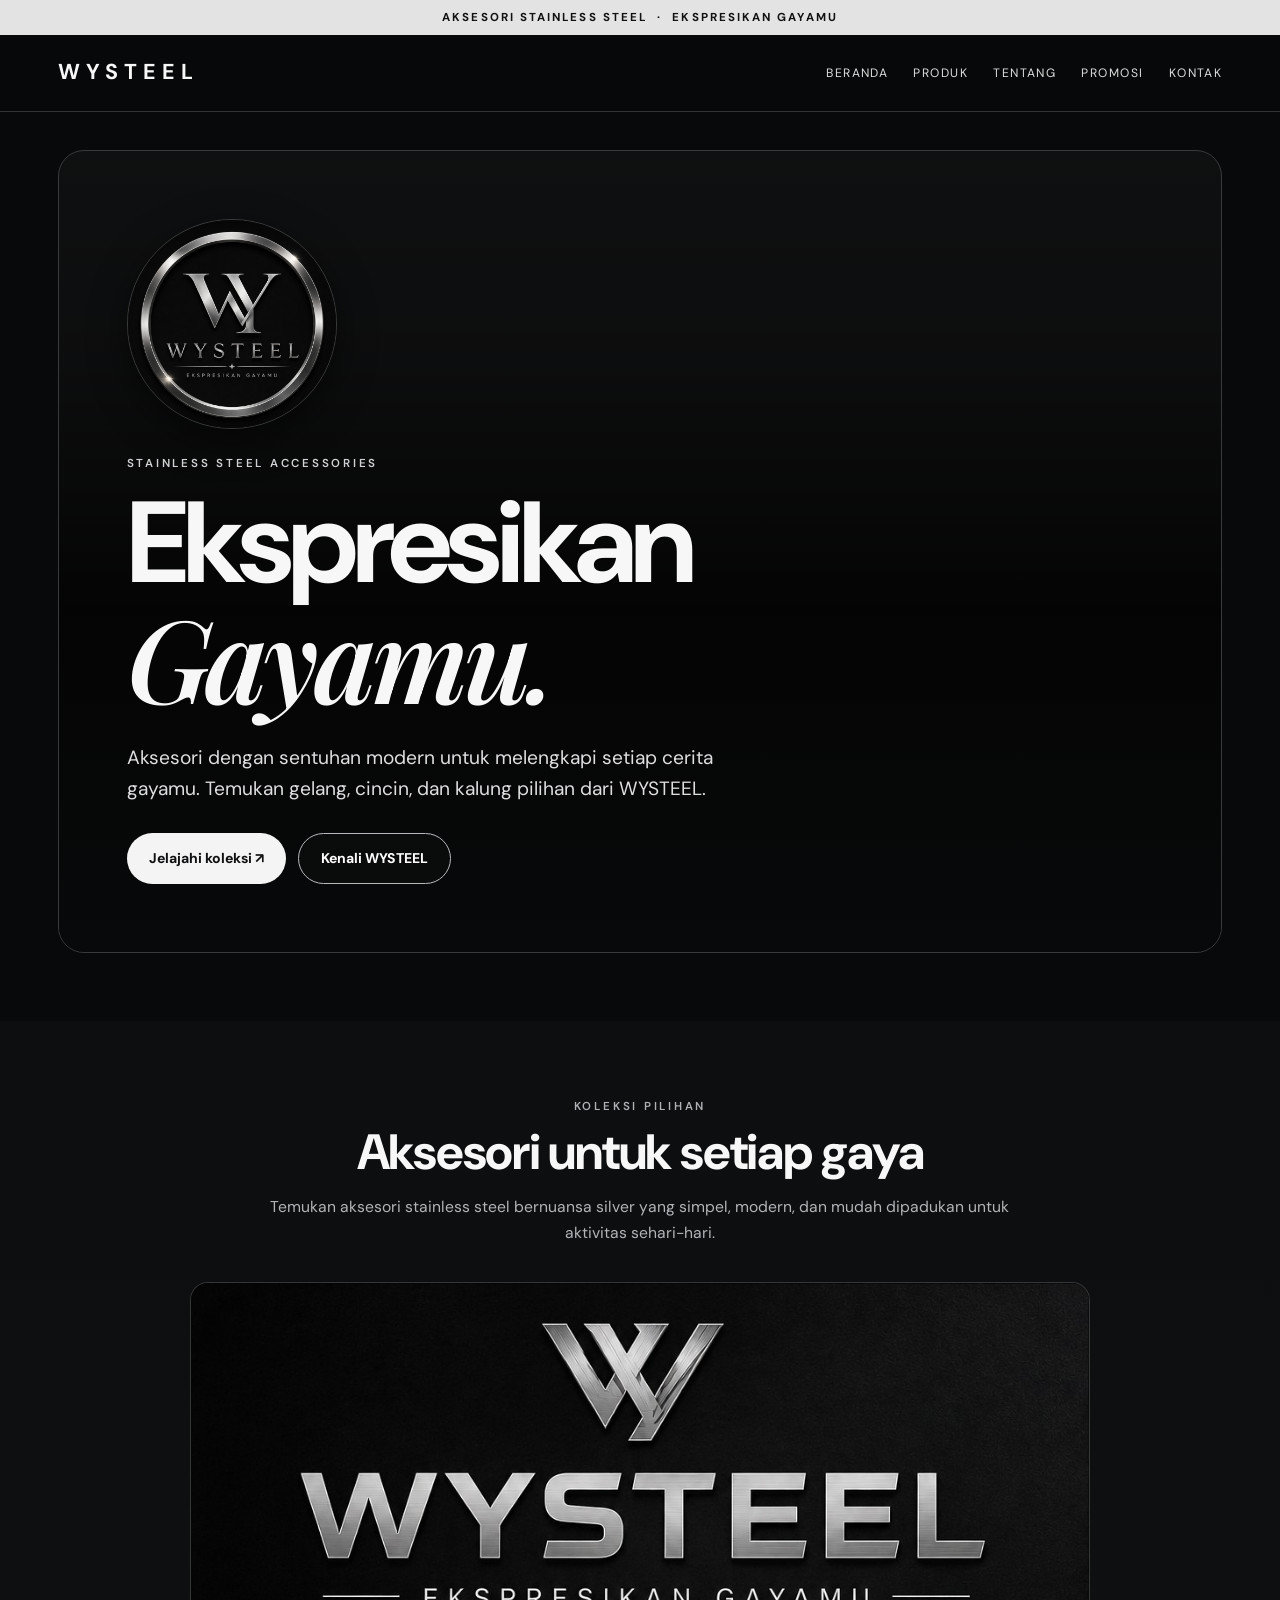
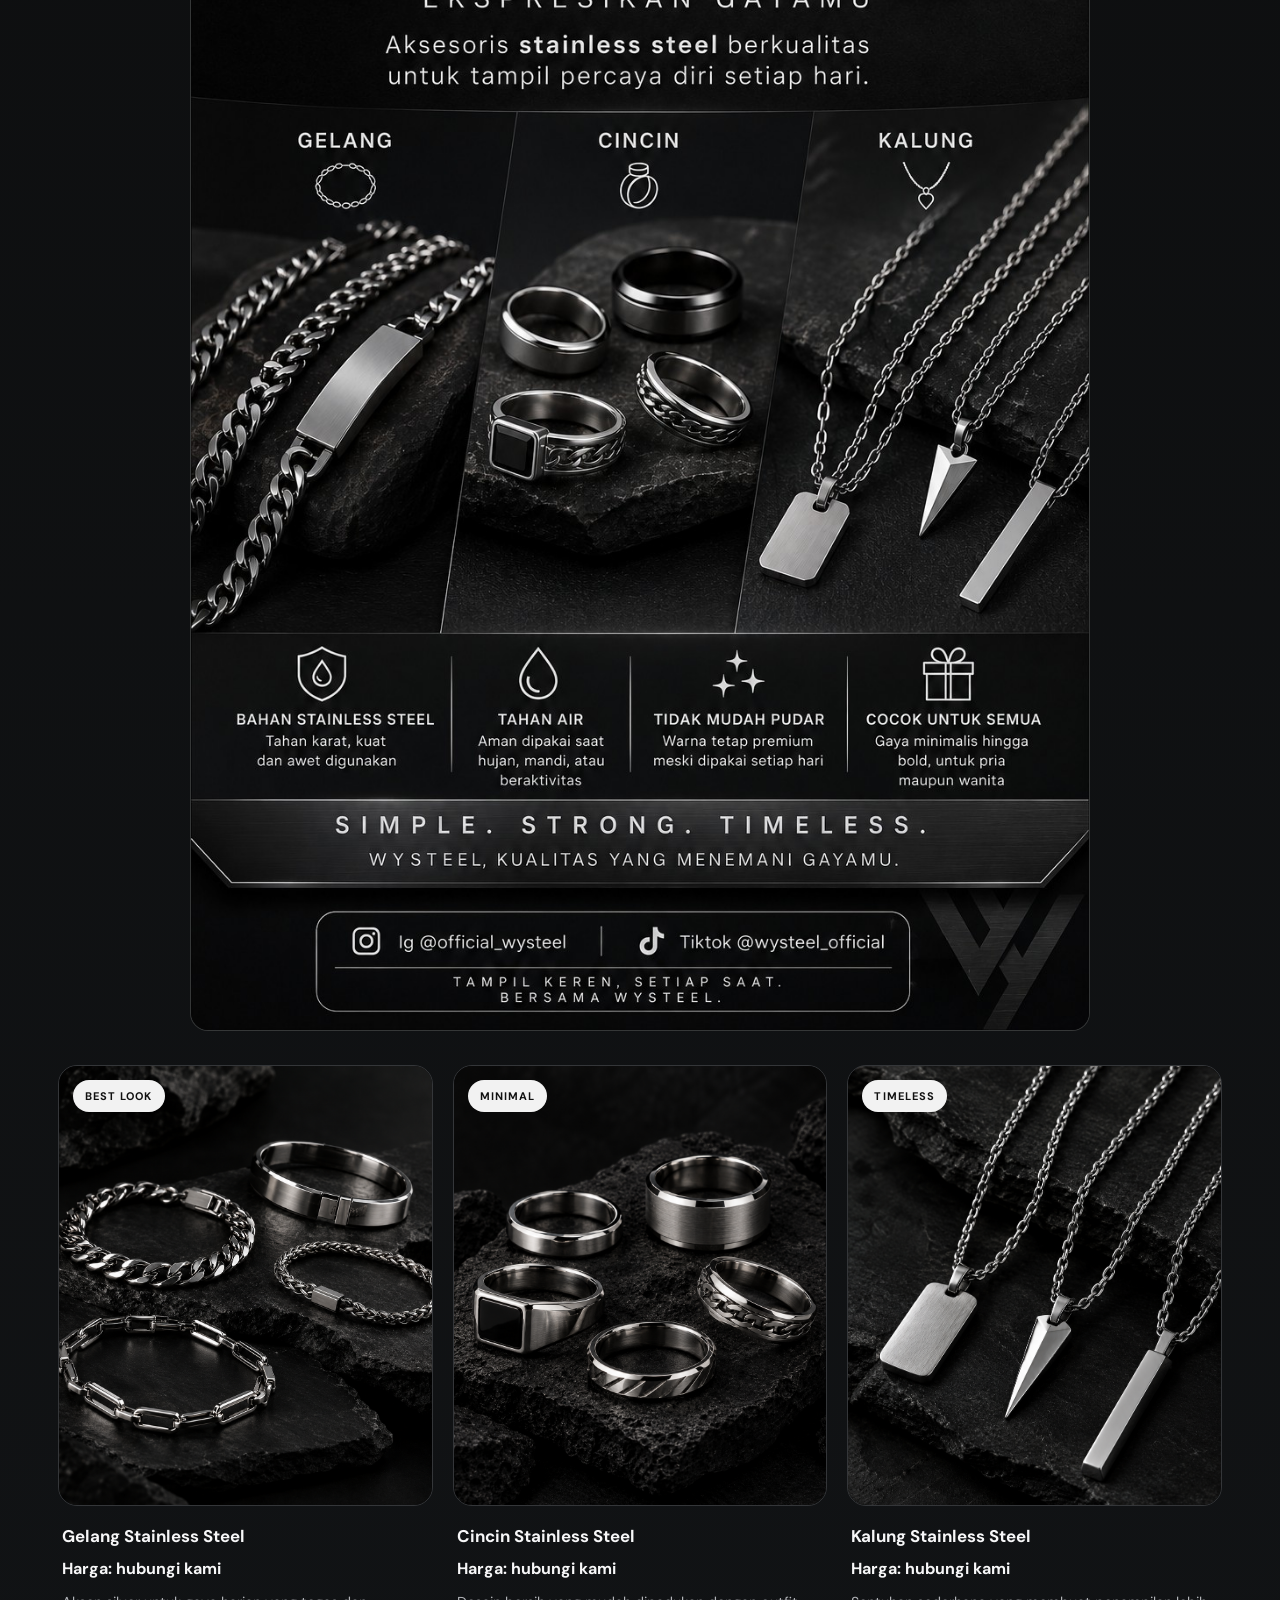
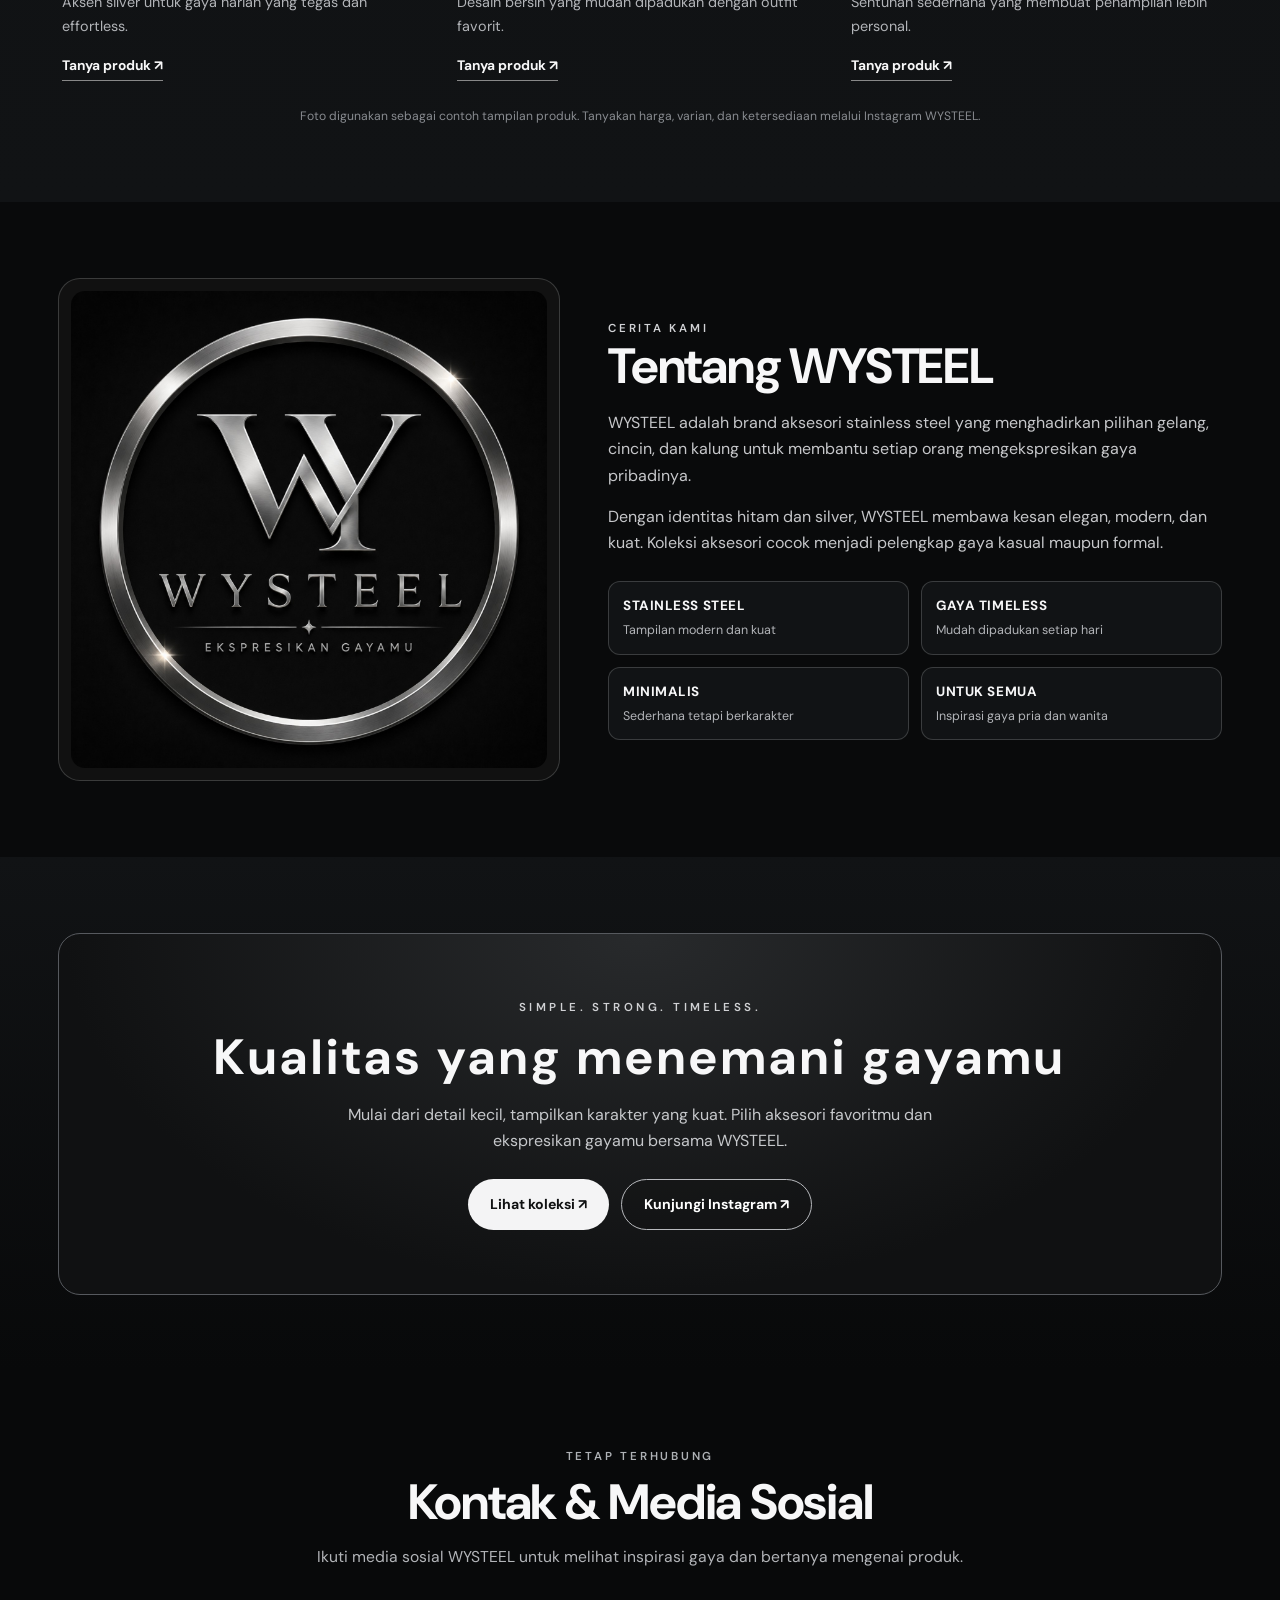
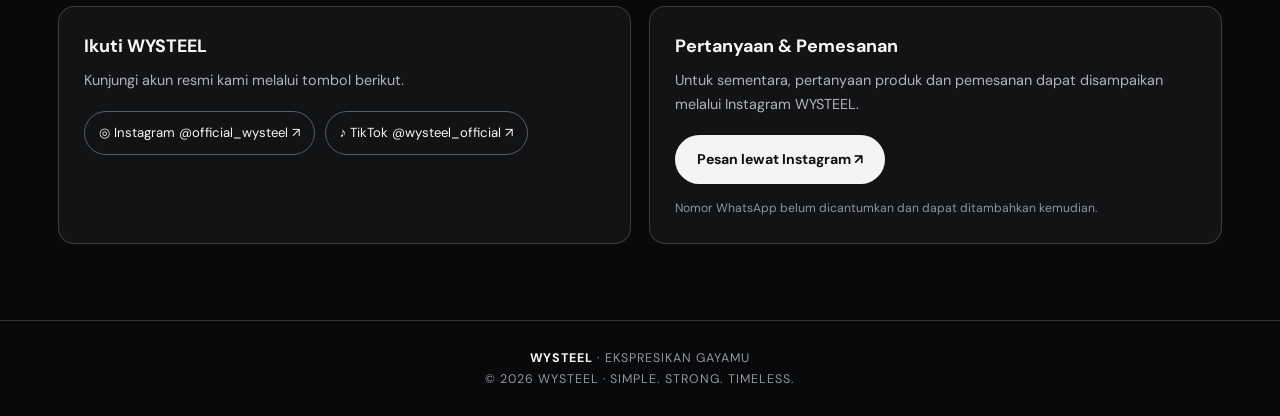
==== commit a032d65c: "Update index.html Updated theme color and added CSS styles for layout and responsiveness. Replaced i" ====
--- a/index.html
+++ b/index.html
@@ -3,53 +3,282 @@
 <head>
   <meta charset="UTF-8">
   <meta name="viewport" content="width=device-width, initial-scale=1.0">
-  <meta name="theme-color" content="#34383c">
+  <meta name="theme-color" content="#08090a">
   <meta name="description" content="WYSTEEL — aksesori stainless steel. Ekspresikan gayamu dengan gelang, cincin, dan kalung bernuansa silver yang modern.">
   <title>WYSTEEL — Ekspresikan Gayamu</title>
   <link rel="preconnect" href="https://fonts.googleapis.com">
   <link rel="preconnect" href="https://fonts.gstatic.com" crossorigin>
   <link href="https://fonts.googleapis.com/css2?family=DM+Sans:wght@400;500;600;700&family=Playfair+Display:ital,wght@0,600;0,700;1,600&display=swap" rel="stylesheet">
-  <link rel="stylesheet" href="style.css">
+  <style>
+    :root {
+      --black:#08090a; --panel:#111315; --silver:#e5e6e8; --muted:#b2b4b8;
+      --line:rgba(220,222,226,.2); --max:1180px;
+    }
+    *{box-sizing:border-box;margin:0;padding:0}
+    html{scroll-behavior:smooth;scroll-padding-top:90px}
+    body{background:var(--black);color:#f7f7f8;font-family:"DM Sans",Arial,sans-serif;line-height:1.65}
+    a{color:inherit;text-decoration:none}
+    img{display:block;max-width:100%}
+    button{font:inherit}
+    .container{width:min(var(--max),91%);margin-inline:auto}
+    .announcement{background:#e3e3e3;color:#101112;text-align:center;padding:8px 12px;font-size:.72rem;letter-spacing:.18em;font-weight:700}
+    header{position:sticky;top:0;z-index:20;background:rgba(8,9,10,.94);backdrop-filter:blur(14px);border-bottom:1px solid var(--line)}
+    .nav{min-height:76px;display:flex;align-items:center;justify-content:space-between;gap:22px}
+    .wordmark{font-weight:700;letter-spacing:.28em;font-size:1.35rem}
+    .nav-links{display:flex;align-items:center;gap:25px}
+    .nav-links a{font-size:.76rem;letter-spacing:.12em;color:#ddd}
+    .nav-links a:hover{color:#fff}
+    .menu-btn{display:none;background:transparent;border:1px solid #444;border-radius:12px;color:#fff;padding:10px 14px}
+    .hero{padding:38px 0 68px}
+    .hero-card{position:relative;isolation:isolate;overflow:hidden;min-height:670px;border:1px solid #383a3d;border-radius:26px;display:flex;align-items:flex-end;background:#101112}
+    .hero-card:before{content:"";position:absolute;inset:0;z-index:-2;background:url("assets/katalog-wysteel.png") center 32%/cover no-repeat;opacity:.72}
+    .hero-card:after{content:"";position:absolute;inset:0;z-index:-1;background:linear-gradient(180deg,rgba(0,0,0,.08) 0%,rgba(0,0,0,.22) 25%,rgba(0,0,0,.75) 57%,#08090a 100%)}
+    .hero-content{width:100%;padding:clamp(25px,6vw,68px);text-align:left}
+    .hero-logo{width:clamp(125px,19vw,210px);aspect-ratio:1;object-fit:cover;border-radius:50%;margin-bottom:25px;box-shadow:0 12px 36px #0008;border:1px solid #ffffff30}
+    .eyebrow{font-size:.72rem;letter-spacing:.24em;text-transform:uppercase;color:#d0d1d4;font-weight:600}
+    h1{font-size:clamp(3rem,9vw,7.5rem);line-height:.98;letter-spacing:-.045em;margin:14px 0}
+    h1 em{font-family:"Playfair Display",Georgia,serif;font-weight:600}
+    .hero-copy{max-width:610px;color:#dedee1;font-size:clamp(1rem,2vw,1.2rem);margin:20px 0 28px}
+    .button-row{display:flex;gap:12px;flex-wrap:wrap}
+    .btn{display:inline-flex;align-items:center;justify-content:center;gap:10px;padding:13px 22px;border-radius:999px;font-weight:700;font-size:.88rem;transition:transform .2s,background .2s}
+    .btn:hover{transform:translateY(-2px)}
+    .btn-light{background:#f4f4f5;color:#101112}
+    .btn-line{border:1px solid #b7b9bd;color:#fff;background:#11111150}
+    section{padding:76px 0}
+    .section-head{text-align:center;max-width:740px;margin:0 auto 36px}
+    .section-head .eyebrow{margin-bottom:8px;color:#aeb1b5}
+    h2{font-size:clamp(1.8rem,4.4vw,3.1rem);line-height:1.15;letter-spacing:-.025em}
+    .section-head p{margin:13px auto 0;color:var(--muted);font-size:.98rem}
+    .products{background:linear-gradient(180deg,#0d0e0f,#111315)}
+    .catalog-feature{max-width:900px;margin:0 auto 34px;border:1px solid var(--line);border-radius:18px;overflow:hidden;background:#0b0c0d}
+    .catalog-feature img{width:100%;height:auto}
+    .product-grid{display:grid;grid-template-columns:repeat(3,minmax(0,1fr));gap:20px}
+    .product-card{min-width:0}
+    .product-image-wrap{position:relative;overflow:hidden;border:1px solid #343639;border-radius:19px;background:#121314;aspect-ratio:4/4.7}
+    .product-image{width:100%;height:100%;object-fit:cover;transition:transform .45s}
+    .product-card:hover .product-image{transform:scale(1.04)}
+    .product-label{position:absolute;left:14px;top:14px;padding:7px 12px;background:#f2f2f2;color:#111;border-radius:999px;font-size:.69rem;font-weight:700;letter-spacing:.1em}
+    .product-info{padding:17px 4px 0}
+    .product-info h3{font-size:1.06rem;margin-bottom:5px}
+    .price{font-weight:700;font-size:1rem;margin-bottom:9px}
+    .product-info p{color:var(--muted);font-size:.9rem;margin-bottom:13px}
+    .text-link{display:inline-flex;gap:8px;align-items:center;border-bottom:1px solid #888;padding-bottom:4px;font-size:.86rem;font-weight:700}
+    .fine-print{text-align:center;color:#888b90;font-size:.76rem;margin-top:25px}
+    .about{background:#090a0b}
+    .about-layout{display:grid;grid-template-columns:.9fr 1.1fr;align-items:center;gap:48px}
+    .about-logo{padding:12px;border:1px solid var(--line);border-radius:22px;background:#111}
+    .about-logo img{width:100%;border-radius:14px}
+    .about-text p{color:#c6c7ca;margin-top:15px}
+    .benefits{display:grid;grid-template-columns:repeat(2,1fr);gap:12px;margin-top:24px}
+    .benefit{padding:13px 14px;border:1px solid var(--line);border-radius:12px;background:#111315}
+    .benefit strong{display:block;font-size:.84rem;letter-spacing:.04em}
+    .benefit span{display:block;color:var(--muted);font-size:.78rem;margin-top:3px}
+    .promo{background:linear-gradient(180deg,#111315,#08090a)}
+    .promo-panel{padding:clamp(30px,6vw,64px) 22px;text-align:center;border:1px solid #56595e;border-radius:22px;background:radial-gradient(ellipse at top,#282a2c,#101112 70%)}
+    .promo-panel .eyebrow{letter-spacing:.3em}
+    .promo-panel h2{margin-top:12px;letter-spacing:.08em}
+    .promo-panel p{max-width:650px;color:#c6c8cb;margin:16px auto 24px}
+    .contact-grid{display:grid;grid-template-columns:1fr 1fr;gap:18px}
+    .contact-card{padding:25px;border:1px solid var(--line);border-radius:16px;background:#111315}
+    .contact-card h3{font-size:1.12rem;margin-bottom:8px}
+    .contact-card p{font-size:.9rem;color:var(--muted);margin-bottom:18px}
+    .social-list{display:flex;flex-wrap:wrap;gap:10px}
+    .social-link{border:1px solid #5a5d61;border-radius:999px;padding:10px 14px;font-size:.82rem}
+    .social-link:hover{background:#292b2e}
+    .contact-note{font-size:.76rem!important;color:#92959a!important;margin-top:14px;margin-bottom:0!important}
+    footer{border-top:1px solid var(--line);padding:27px 0;text-align:center;color:#93969a;font-size:.78rem;letter-spacing:.08em}
+    footer strong{color:#f5f5f5}
+    @media(max-width:760px){
+      .nav{min-height:68px}.menu-btn{display:block}
+      .nav-links{display:none;position:absolute;left:0;right:0;top:68px;padding:20px 5%;background:#0b0c0d;border-bottom:1px solid var(--line);flex-direction:column;align-items:flex-start;gap:18px}
+      .nav-links.open{display:flex}
+      .hero{padding:22px 0 48px}.hero-card{min-height:700px;border-radius:20px}
+      .hero-card:before{background-position:center top;opacity:.58}
+      .hero-content{padding:25px 22px 30px}
+      .hero-logo{width:135px;margin-bottom:20px}
+      section{padding:58px 0}
+      .product-grid{grid-template-columns:repeat(2,minmax(0,1fr));gap:24px 14px}
+      .about-layout,.contact-grid{grid-template-columns:1fr;gap:28px}
+      .about-logo{max-width:430px;margin:auto}
+      .product-info h3{font-size:.98rem}
+      .product-info p{font-size:.83rem}
+    }
+    @media(max-width:430px){
+      .announcement{font-size:.61rem;letter-spacing:.1em}
+      .hero-card{min-height:670px}
+      .product-grid{grid-template-columns:1fr 1fr}
+      .product-label{left:9px;top:9px;padding:6px 9px;font-size:.61rem}
+      .product-info{padding-top:12px}
+      .product-info h3{font-size:.88rem}
+      .product-info p{font-size:.78rem}
+      .text-link{font-size:.78rem}
+    }
+  </style>
 </head>
 <body>
   <div class="announcement">AKSESORI STAINLESS STEEL &nbsp;·&nbsp; EKSPRESIKAN GAYAMU</div>
   <header>
     <div class="container nav">
       <a class="wordmark" href="#beranda" aria-label="WYSTEEL beranda">WYSTEEL</a>
-      <button class="menu-btn" id="menuToggle" type="button" aria-expanded="false" aria-controls="navigation">☰ Menu</button>
+      <button class="menu-btn" type="button" aria-expanded="false" aria-controls="navigation" onclick="toggleMenu()">☰ Menu</button>
       <nav class="nav-links" id="navigation" aria-label="Navigasi utama">
-        <a href="#beranda">BERANDA</a><a href="#produk">PRODUK</a><a href="#tentang">TENTANG</a><a href="#promosi">PROMOSI</a><a href="#kontak">KONTAK</a>
+        <a href="#beranda" onclick="closeMenu()">BERANDA</a>
+        <a href="#produk" onclick="closeMenu()">PRODUK</a>
+        <a href="#tentang" onclick="closeMenu()">TENTANG</a>
+        <a href="#promosi" onclick="closeMenu()">PROMOSI</a>
+        <a href="#kontak" onclick="closeMenu()">KONTAK</a>
       </nav>
     </div>
   </header>
+
   <main>
-    <section class="hero" id="beranda"><div class="container"><div class="hero-card"><div class="hero-content">
-      <img class="hero-logo" src="assets/logo-wysteel.jpg" alt="Logo WYSTEEL berwarna silver dalam lingkaran">
-      <div class="eyebrow">Stainless steel accessories</div>
-      <h1>Ekspresikan<br><em>Gayamu.</em></h1>
-      <p class="hero-copy">Aksesori dengan sentuhan modern untuk melengkapi setiap cerita gayamu. Temukan gelang, cincin, dan kalung pilihan dari WYSTEEL.</p>
-      <div class="button-row"><a class="btn btn-light" href="#produk">Jelajahi koleksi ↗</a><a class="btn btn-line" href="#tentang">Kenali WYSTEEL</a></div>
-    </div></div></div></section>
-    <section class="products" id="produk"><div class="container">
-      <div class="section-head"><div class="eyebrow">Koleksi pilihan</div><h2>Aksesori untuk setiap gaya</h2><p>Temukan aksesori stainless steel bernuansa silver yang simpel, modern, dan mudah dipadukan untuk aktivitas sehari-hari.</p></div>
-      <div class="catalog-feature"><img src="assets/katalog-wysteel.png" alt="Katalog WYSTEEL berisi contoh gelang, cincin, dan kalung stainless steel"></div>
-      <div class="product-grid">
-        <article class="product-card"><div class="product-image-wrap"><img class="product-image" src="assets/gelang.jpg" alt="Contoh gelang stainless steel silver"><span class="product-label">BEST LOOK</span></div><div class="product-info"><h3>Gelang Stainless Steel</h3><div class="price">Harga: hubungi kami</div><p>Aksen silver untuk gaya harian yang tegas dan effortless.</p><a class="text-link" href="https://www.instagram.com/official_wysteel/" target="_blank" rel="noopener noreferrer">Tanya produk ↗</a></div></article>
-        <article class="product-card"><div class="product-image-wrap"><img class="product-image" src="assets/cincin.jpg" alt="Contoh cincin stainless steel silver"><span class="product-label">MINIMAL</span></div><div class="product-info"><h3>Cincin Stainless Steel</h3><div class="price">Harga: hubungi kami</div><p>Desain bersih yang mudah dipadukan dengan outfit favorit.</p><a class="text-link" href="https://www.instagram.com/official_wysteel/" target="_blank" rel="noopener noreferrer">Tanya produk ↗</a></div></article>
-        <article class="product-card"><div class="product-image-wrap"><img class="product-image" src="assets/kalung.jpg" alt="Contoh kalung stainless steel silver"><span class="product-label">TIMELESS</span></div><div class="product-info"><h3>Kalung Stainless Steel</h3><div class="price">Harga: hubungi kami</div><p>Sentuhan sederhana yang membuat penampilan lebih personal.</p><a class="text-link" href="https://www.instagram.com/official_wysteel/" target="_blank" rel="noopener noreferrer">Tanya produk ↗</a></div></article>
-      </div><p class="fine-print">Foto digunakan sebagai contoh tampilan produk. Tanyakan harga, varian, dan ketersediaan melalui Instagram WYSTEEL.</p>
-    </div></section>
-    <section class="about" id="tentang"><div class="container about-layout"><div class="about-logo"><img src="assets/logo-wysteel.jpg" alt="Identitas visual logo WYSTEEL"></div><div class="about-text">
-      <div class="eyebrow">Cerita kami</div><h2>Tentang WYSTEEL</h2><p>WYSTEEL adalah brand aksesori stainless steel yang menghadirkan pilihan gelang, cincin, dan kalung untuk membantu setiap orang mengekspresikan gaya pribadinya.</p><p>Dengan perpaduan warna silver, ivory, dan abu-abu gelap, WYSTEEL membawa kesan elegan, modern, dan kuat. Koleksi aksesori cocok menjadi pelengkap gaya kasual maupun formal.</p>
-      <div class="benefits"><div class="benefit"><strong>STAINLESS STEEL</strong><span>Tampilan modern dan kuat</span></div><div class="benefit"><strong>GAYA TIMELESS</strong><span>Mudah dipadukan setiap hari</span></div><div class="benefit"><strong>MINIMALIS</strong><span>Sederhana tetapi berkarakter</span></div><div class="benefit"><strong>UNTUK SEMUA</strong><span>Inspirasi gaya pria dan wanita</span></div></div>
-    </div></div></section>
-    <section class="promo" id="promosi"><div class="container"><div class="promo-panel"><div class="eyebrow">Simple. Strong. Timeless.</div><h2>Kualitas yang menemani gayamu</h2><p>Mulai dari detail kecil, tampilkan karakter yang kuat. Pilih aksesori favoritmu dan ekspresikan gayamu bersama WYSTEEL.</p><div class="button-row center"><a class="btn btn-light" href="#produk">Lihat koleksi ↗</a><a class="btn btn-line" href="https://www.instagram.com/official_wysteel/" target="_blank" rel="noopener noreferrer">Kunjungi Instagram ↗</a></div></div></div></section>
-    <section id="kontak"><div class="container"><div class="section-head"><div class="eyebrow">Tetap terhubung</div><h2>Kontak &amp; Media Sosial</h2><p>Ikuti media sosial WYSTEEL untuk melihat inspirasi gaya dan bertanya mengenai produk.</p></div>
-      <div class="contact-grid"><div class="contact-card"><h3>Ikuti WYSTEEL</h3><p>Kunjungi akun resmi kami melalui tombol berikut.</p><div class="social-list"><a class="social-link" href="https://www.instagram.com/official_wysteel/" target="_blank" rel="noopener noreferrer">◎ Instagram @official_wysteel ↗</a><a class="social-link" href="https://www.tiktok.com/@wysteel_official" target="_blank" rel="noopener noreferrer">♪ TikTok @wysteel_official ↗</a></div></div>
-      <div class="contact-card"><h3>Pertanyaan &amp; Pemesanan</h3><p>Untuk sementara, pertanyaan produk dan pemesanan dapat disampaikan melalui Instagram WYSTEEL.</p><a class="btn btn-light" href="https://www.instagram.com/official_wysteel/" target="_blank" rel="noopener noreferrer">Pesan lewat Instagram ↗</a><p class="contact-note">Nomor WhatsApp belum dicantumkan dan dapat ditambahkan kemudian.</p></div></div>
-    </div></section>
+    <section class="hero" id="beranda">
+      <div class="container">
+        <div class="hero-card">
+          <div class="hero-content">
+            <img class="hero-logo" src="logo-wysteel.png" alt="Logo WYSTEEL berwarna silver dalam lingkaran">
+            <div class="eyebrow">Stainless steel accessories</div>
+            <h1>Ekspresikan<br><em>Gayamu.</em></h1>
+            <p class="hero-copy">Aksesori dengan sentuhan modern untuk melengkapi setiap cerita gayamu. Temukan gelang, cincin, dan kalung pilihan dari WYSTEEL.</p>
+            <div class="button-row">
+              <a class="btn btn-light" href="#produk">Jelajahi koleksi ↗</a>
+              <a class="btn btn-line" href="#tentang">Kenali WYSTEEL</a>
+            </div>
+          </div>
+        </div>
+      </div>
+    </section>
+
+    <section class="products" id="produk">
+      <div class="container">
+        <div class="section-head">
+          <div class="eyebrow">Koleksi pilihan</div>
+          <h2>Aksesori untuk setiap gaya</h2>
+          <p>Temukan aksesori stainless steel bernuansa silver yang simpel, modern, dan mudah dipadukan untuk aktivitas sehari-hari.</p>
+        </div>
+        <div class="catalog-feature">
+          <img src="katalog-wysteel.png" alt="Katalog WYSTEEL berisi contoh gelang, cincin, dan kalung stainless steel">
+        </div>
+        <div class="product-grid">
+          <article class="product-card">
+            <div class="product-image-wrap">
+              <img class="product-image" src="gelang-stainless-steel.png" alt="Contoh gelang stainless steel silver">
+              <span class="product-label">BEST LOOK</span>
+            </div>
+            <div class="product-info">
+              <h3>Gelang Stainless Steel</h3>
+              <div class="price">Harga: hubungi kami</div>
+              <p>Aksen silver untuk gaya harian yang tegas dan effortless.</p>
+              <a class="text-link" href="https://www.instagram.com/official_wysteel/" target="_blank" rel="noopener noreferrer">Tanya produk ↗</a>
+            </div>
+          </article>
+          <article class="product-card">
+            <div class="product-image-wrap">
+              <img class="product-image" src="cincin-stainless-steel.png" alt="Contoh cincin stainless steel silver">
+              <span class="product-label">MINIMAL</span>
+            </div>
+            <div class="product-info">
+              <h3>Cincin Stainless Steel</h3>
+              <div class="price">Harga: hubungi kami</div>
+              <p>Desain bersih yang mudah dipadukan dengan outfit favorit.</p>
+              <a class="text-link" href="https://www.instagram.com/official_wysteel/" target="_blank" rel="noopener noreferrer">Tanya produk ↗</a>
+            </div>
+          </article>
+          <article class="product-card">
+            <div class="product-image-wrap">
+              <img class="product-image" src="kalung-stainless-steel.png" alt="Contoh kalung stainless steel silver">
+              <span class="product-label">TIMELESS</span>
+            </div>
+            <div class="product-info">
+              <h3>Kalung Stainless Steel</h3>
+              <div class="price">Harga: hubungi kami</div>
+              <p>Sentuhan sederhana yang membuat penampilan lebih personal.</p>
+              <a class="text-link" href="https://www.instagram.com/official_wysteel/" target="_blank" rel="noopener noreferrer">Tanya produk ↗</a>
+            </div>
+          </article>
+        </div>
+        <p class="fine-print">Foto digunakan sebagai contoh tampilan produk. Tanyakan harga, varian, dan ketersediaan melalui Instagram WYSTEEL.</p>
+      </div>
+    </section>
+
+    <section class="about" id="tentang">
+      <div class="container about-layout">
+        <div class="about-logo">
+          <img src="logo-wysteel.png" alt="Identitas visual logo WYSTEEL">
+        </div>
+        <div class="about-text">
+          <div class="eyebrow">Cerita kami</div>
+          <h2>Tentang WYSTEEL</h2>
+          <p>WYSTEEL adalah brand aksesori stainless steel yang menghadirkan pilihan gelang, cincin, dan kalung untuk membantu setiap orang mengekspresikan gaya pribadinya.</p>
+          <p>Dengan identitas hitam dan silver, WYSTEEL membawa kesan elegan, modern, dan kuat. Koleksi aksesori cocok menjadi pelengkap gaya kasual maupun formal.</p>
+          <div class="benefits">
+            <div class="benefit"><strong>STAINLESS STEEL</strong><span>Tampilan modern dan kuat</span></div>
+            <div class="benefit"><strong>GAYA TIMELESS</strong><span>Mudah dipadukan setiap hari</span></div>
+            <div class="benefit"><strong>MINIMALIS</strong><span>Sederhana tetapi berkarakter</span></div>
+            <div class="benefit"><strong>UNTUK SEMUA</strong><span>Inspirasi gaya pria dan wanita</span></div>
+          </div>
+        </div>
+      </div>
+    </section>
+
+    <section class="promo" id="promosi">
+      <div class="container">
+        <div class="promo-panel">
+          <div class="eyebrow">Simple. Strong. Timeless.</div>
+          <h2>Kualitas yang menemani gayamu</h2>
+          <p>Mulai dari detail kecil, tampilkan karakter yang kuat. Pilih aksesori favoritmu dan ekspresikan gayamu bersama WYSTEEL.</p>
+          <div class="button-row" style="justify-content:center">
+            <a class="btn btn-light" href="#produk">Lihat koleksi ↗</a>
+            <a class="btn btn-line" href="https://www.instagram.com/official_wysteel/" target="_blank" rel="noopener noreferrer">Kunjungi Instagram ↗</a>
+          </div>
+        </div>
+      </div>
+    </section>
+
+    <section id="kontak">
+      <div class="container">
+        <div class="section-head">
+          <div class="eyebrow">Tetap terhubung</div>
+          <h2>Kontak & Media Sosial</h2>
+          <p>Ikuti media sosial WYSTEEL untuk melihat inspirasi gaya dan bertanya mengenai produk.</p>
+        </div>
+        <div class="contact-grid">
+          <div class="contact-card">
+            <h3>Ikuti WYSTEEL</h3>
+            <p>Kunjungi akun resmi kami melalui tombol berikut.</p>
+            <div class="social-list">
+              <a class="social-link" href="https://www.instagram.com/official_wysteel/" target="_blank" rel="noopener noreferrer">◎ Instagram @official_wysteel ↗</a>
+              <a class="social-link" href="https://www.tiktok.com/@wysteel_official" target="_blank" rel="noopener noreferrer">♪ TikTok @wysteel_official ↗</a>
+            </div>
+          </div>
+          <div class="contact-card">
+            <h3>Pertanyaan & Pemesanan</h3>
+            <p>Untuk sementara, pertanyaan produk dan pemesanan dapat disampaikan melalui Instagram WYSTEEL.</p>
+            <a class="btn btn-light" href="https://www.instagram.com/official_wysteel/" target="_blank" rel="noopener noreferrer">Pesan lewat Instagram ↗</a>
+            <p class="contact-note">Nomor WhatsApp belum dicantumkan dan dapat ditambahkan kemudian.</p>
+          </div>
+        </div>
+      </div>
+    </section>
   </main>
-  <footer><div class="container"><strong>WYSTEEL</strong> · EKSPRESIKAN GAYAMU<br>© <span id="year"></span> WYSTEEL · SIMPLE. STRONG. TIMELESS.</div></footer>
-  <script src="script.js"></script>
+
+  <footer>
+    <div class="container"><strong>WYSTEEL</strong> · EKSPRESIKAN GAYAMU<br>© <span id="year"></span> WYSTEEL · SIMPLE. STRONG. TIMELESS.</div>
+  </footer>
+  <script>
+    function toggleMenu(){
+      const nav = document.getElementById('navigation');
+      const btn = document.querySelector('.menu-btn');
+      nav.classList.toggle('open');
+      btn.setAttribute('aria-expanded', nav.classList.contains('open') ? 'true' : 'false');
+    }
+    function closeMenu(){
+      const nav = document.getElementById('navigation');
+      const btn = document.querySelector('.menu-btn');
+      nav.classList.remove('open');
+      btn.setAttribute('aria-expanded', 'false');
+    }
+    document.getElementById('year').textContent = new Date().getFullYear();
+  </script>
 </body>
 </html>
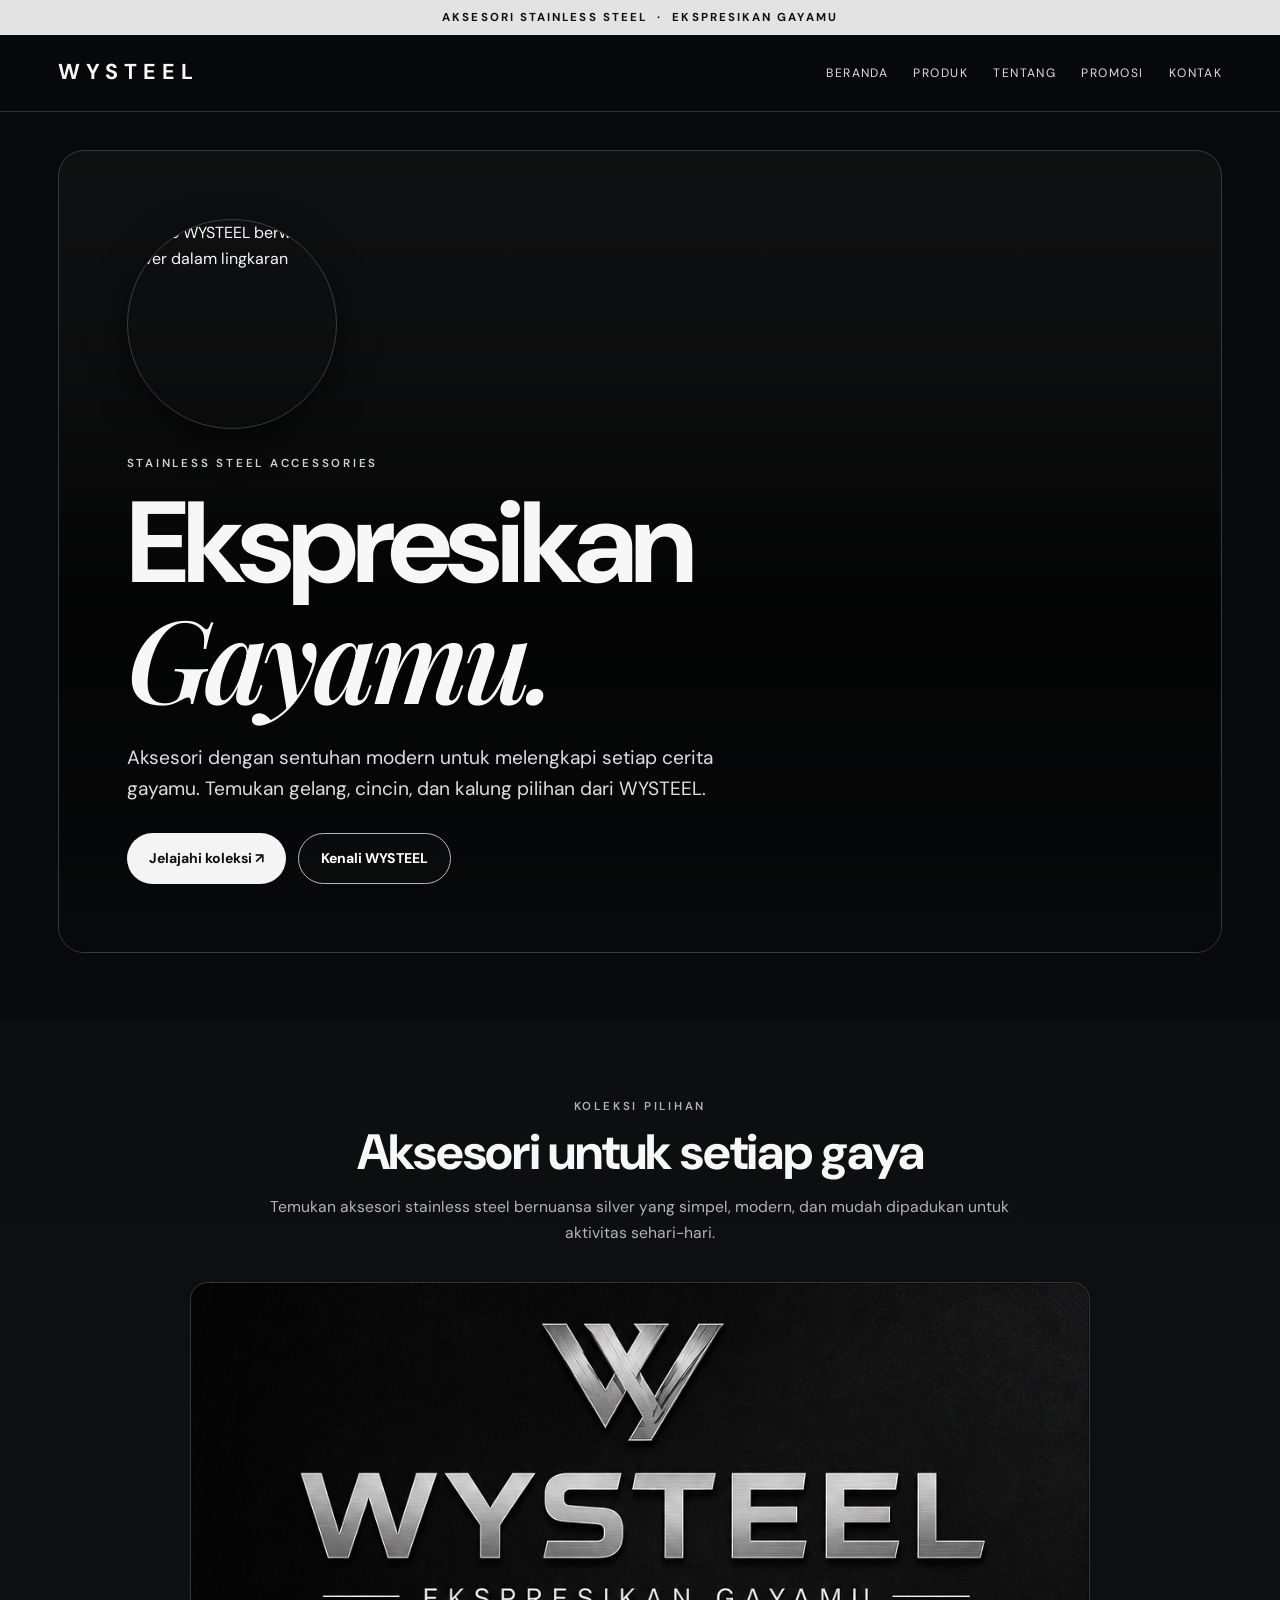
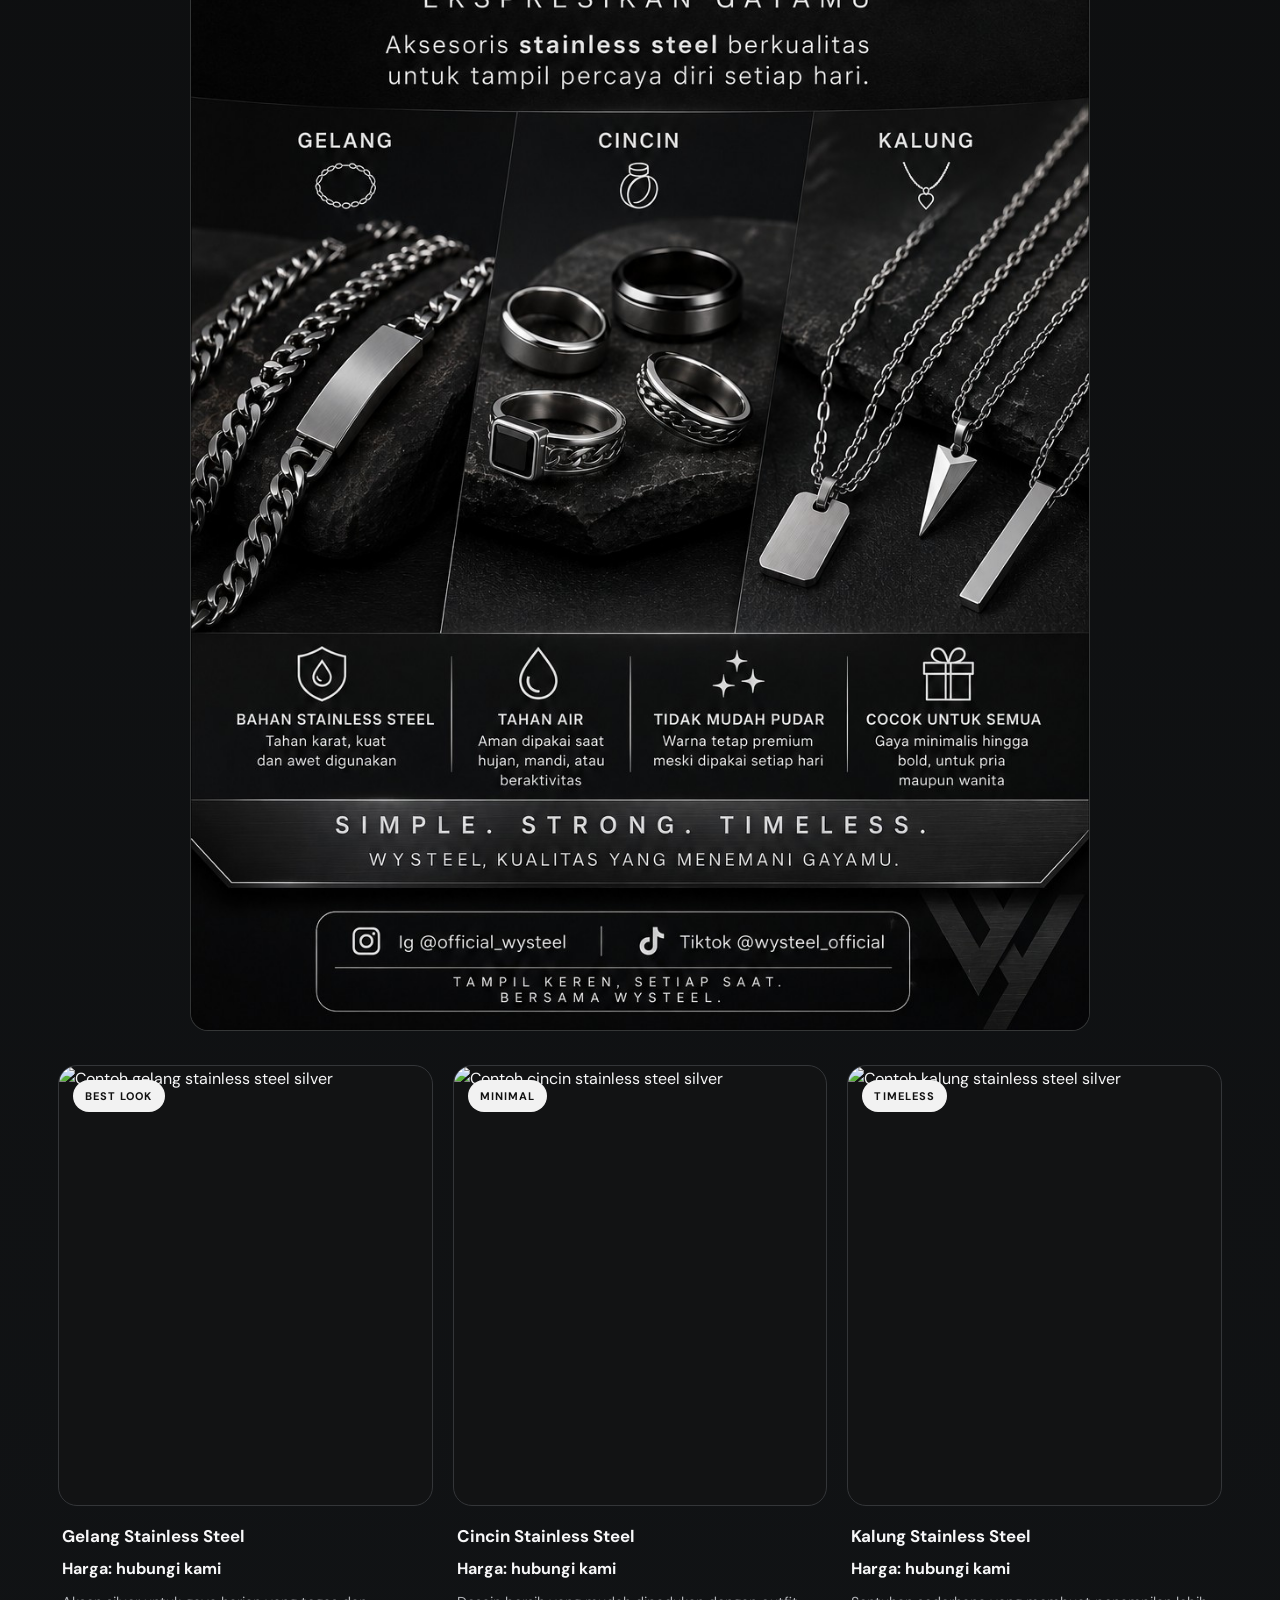
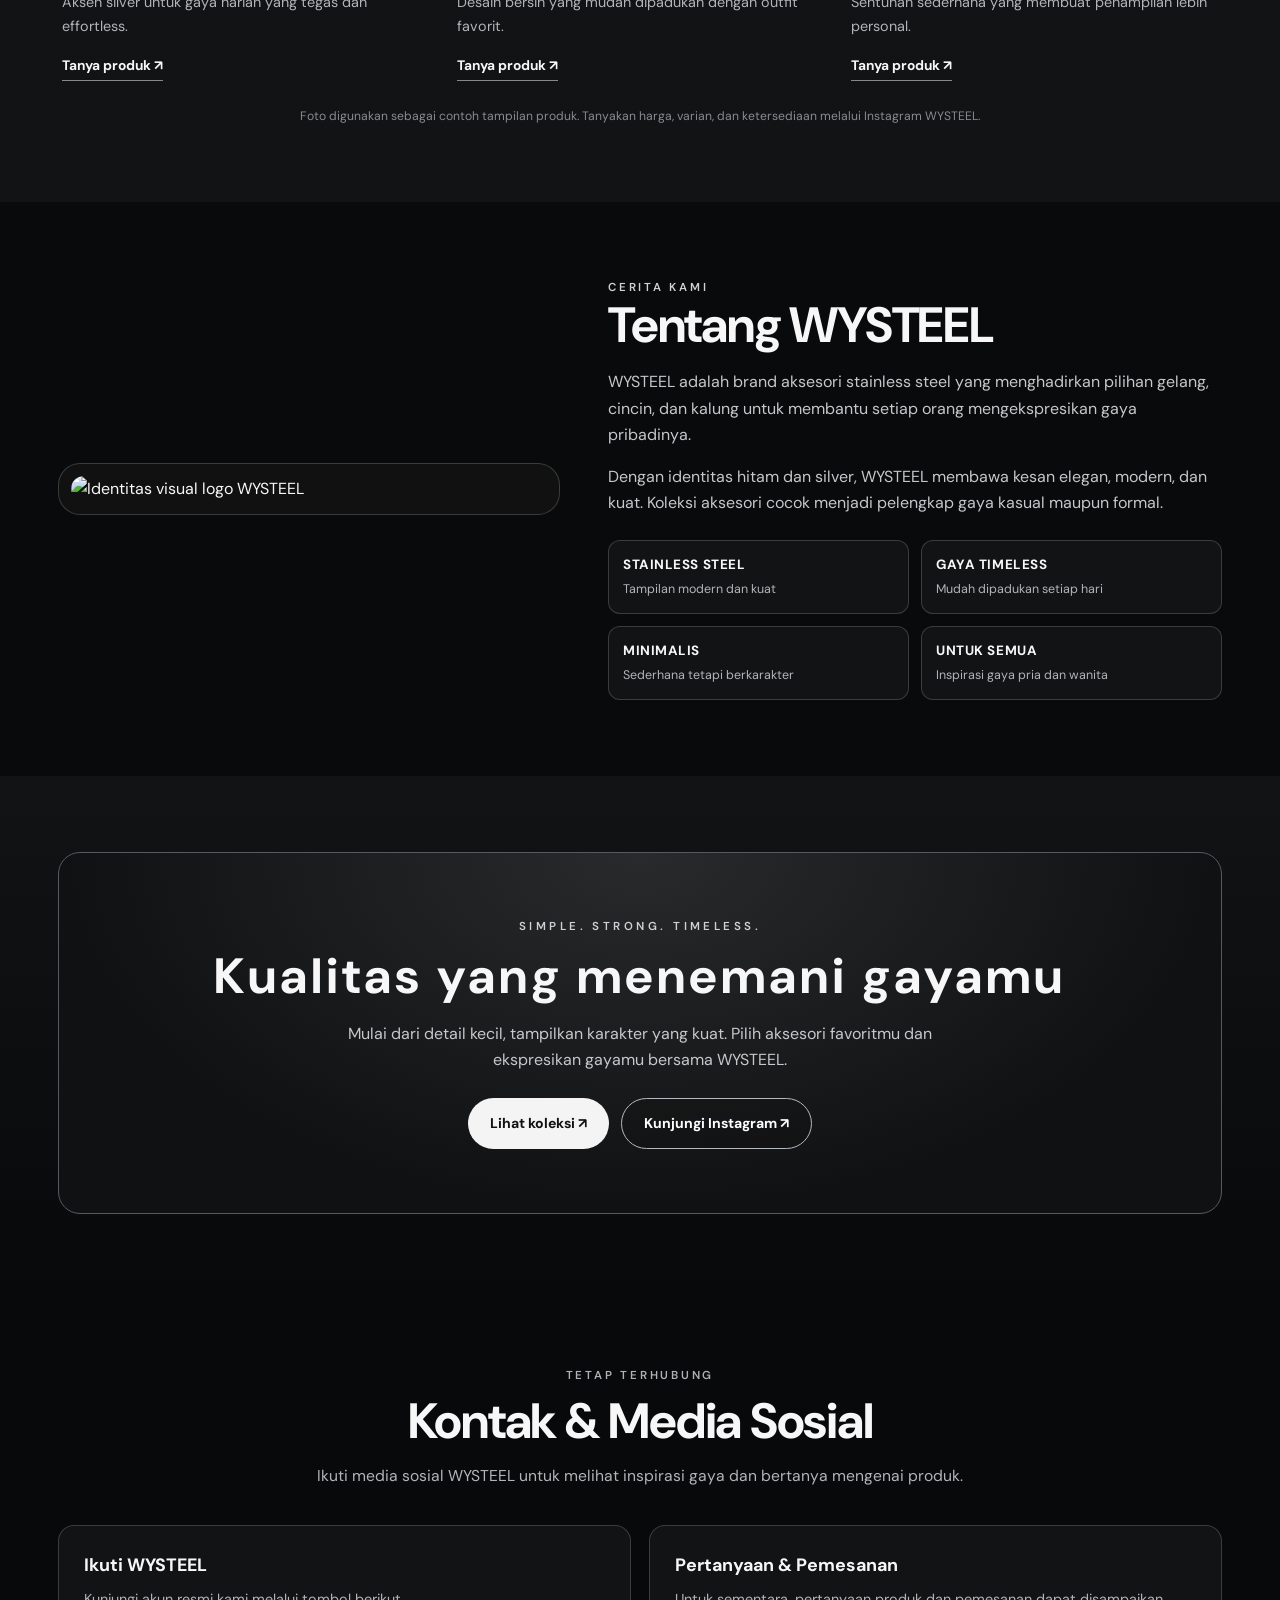
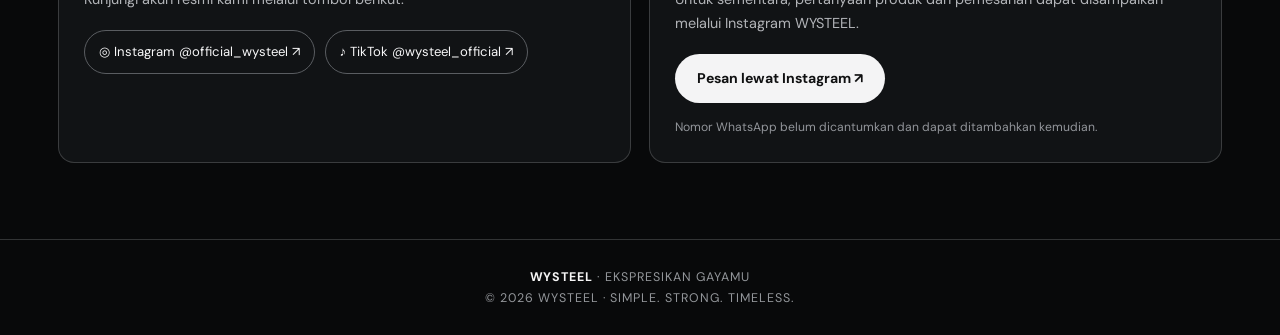
==== commit 812a7519: "Update index.html" ====
--- a/index.html
+++ b/index.html
@@ -162,7 +162,7 @@
         <div class="product-grid">
           <article class="product-card">
             <div class="product-image-wrap">
-              <img class="product-image" src="gelang-stainless-steel.png" alt="Contoh gelang stainless steel silver">
+              <img class="product-image" src="gelang.png" alt="Contoh gelang stainless steel silver">
               <span class="product-label">BEST LOOK</span>
             </div>
             <div class="product-info">
@@ -174,7 +174,7 @@
           </article>
           <article class="product-card">
             <div class="product-image-wrap">
-              <img class="product-image" src="cincin-stainless-steel.png" alt="Contoh cincin stainless steel silver">
+              <img class="product-image" src="cincin.png" alt="Contoh cincin stainless steel silver">
               <span class="product-label">MINIMAL</span>
             </div>
             <div class="product-info">
@@ -186,7 +186,7 @@
           </article>
           <article class="product-card">
             <div class="product-image-wrap">
-              <img class="product-image" src="kalung-stainless-steel.png" alt="Contoh kalung stainless steel silver">
+              <img class="product-image" src="kalung.png" alt="Contoh kalung stainless steel silver">
               <span class="product-label">TIMELESS</span>
             </div>
             <div class="product-info">
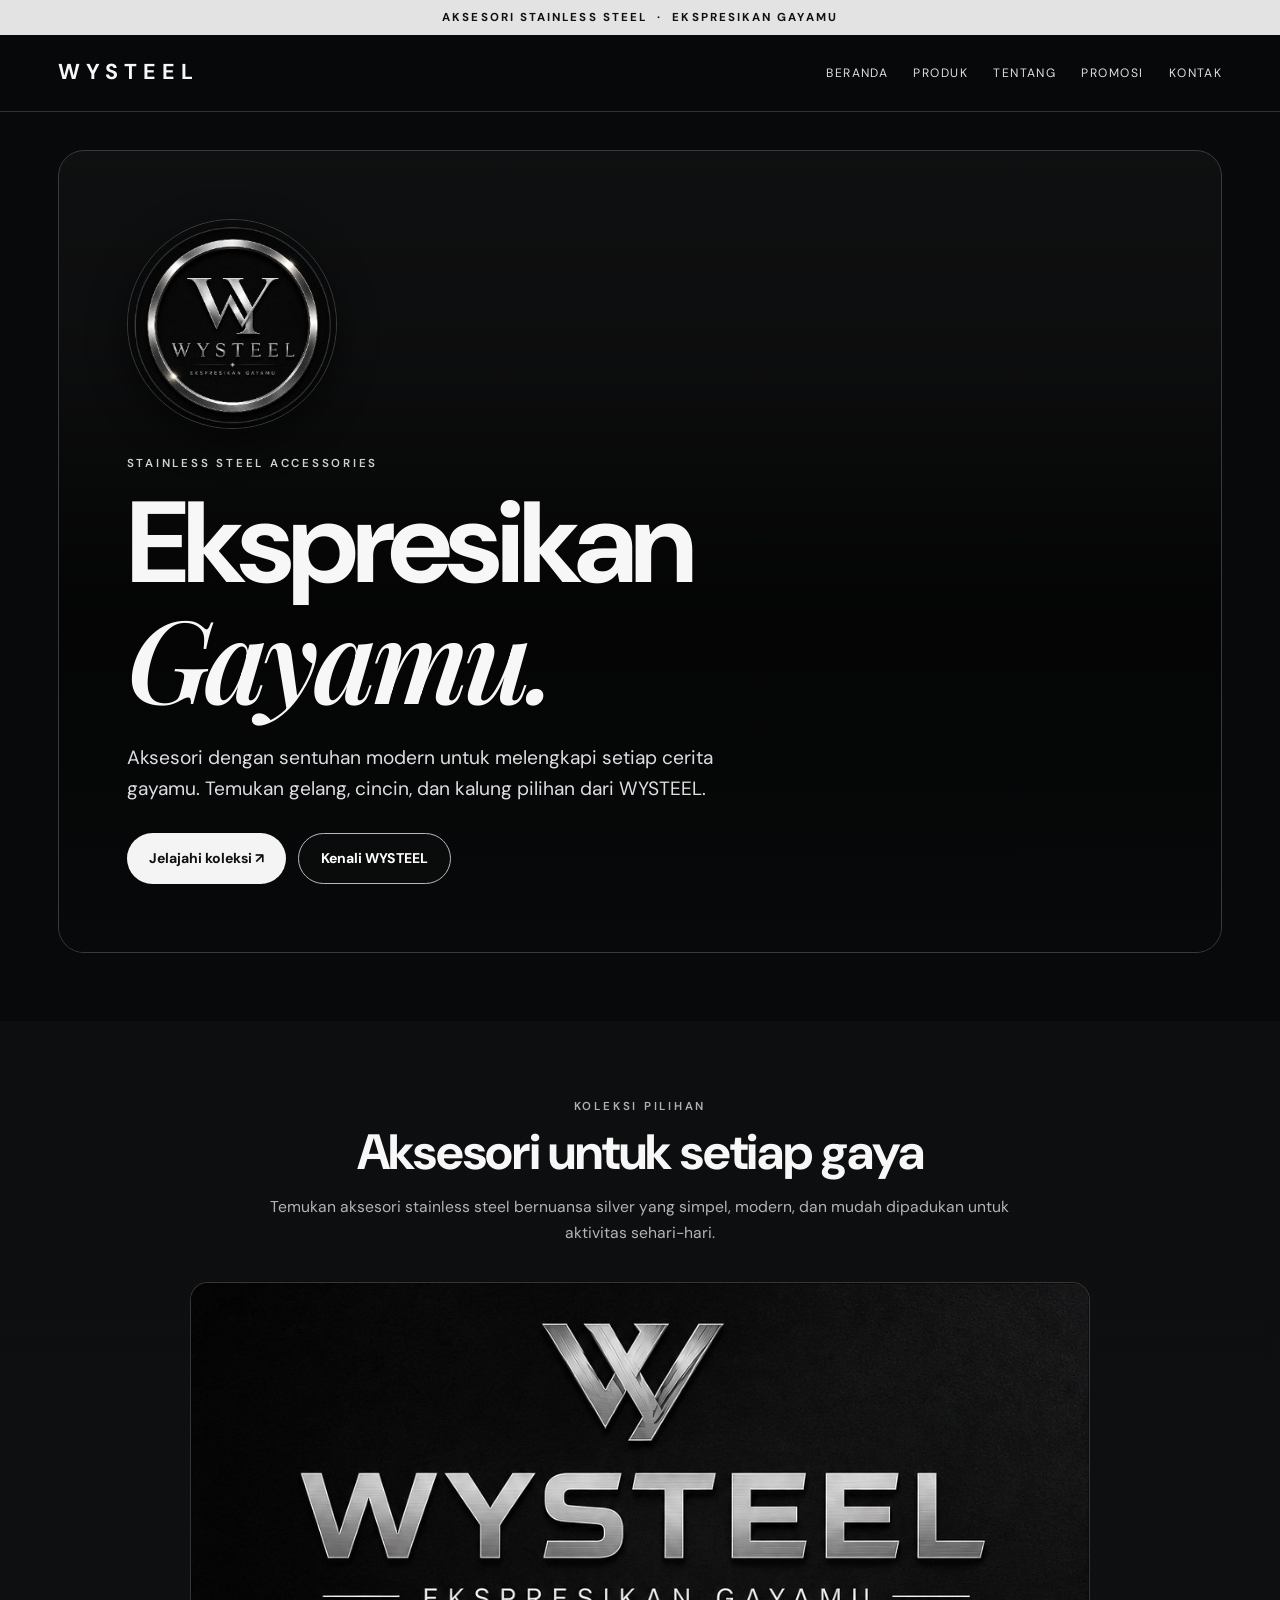
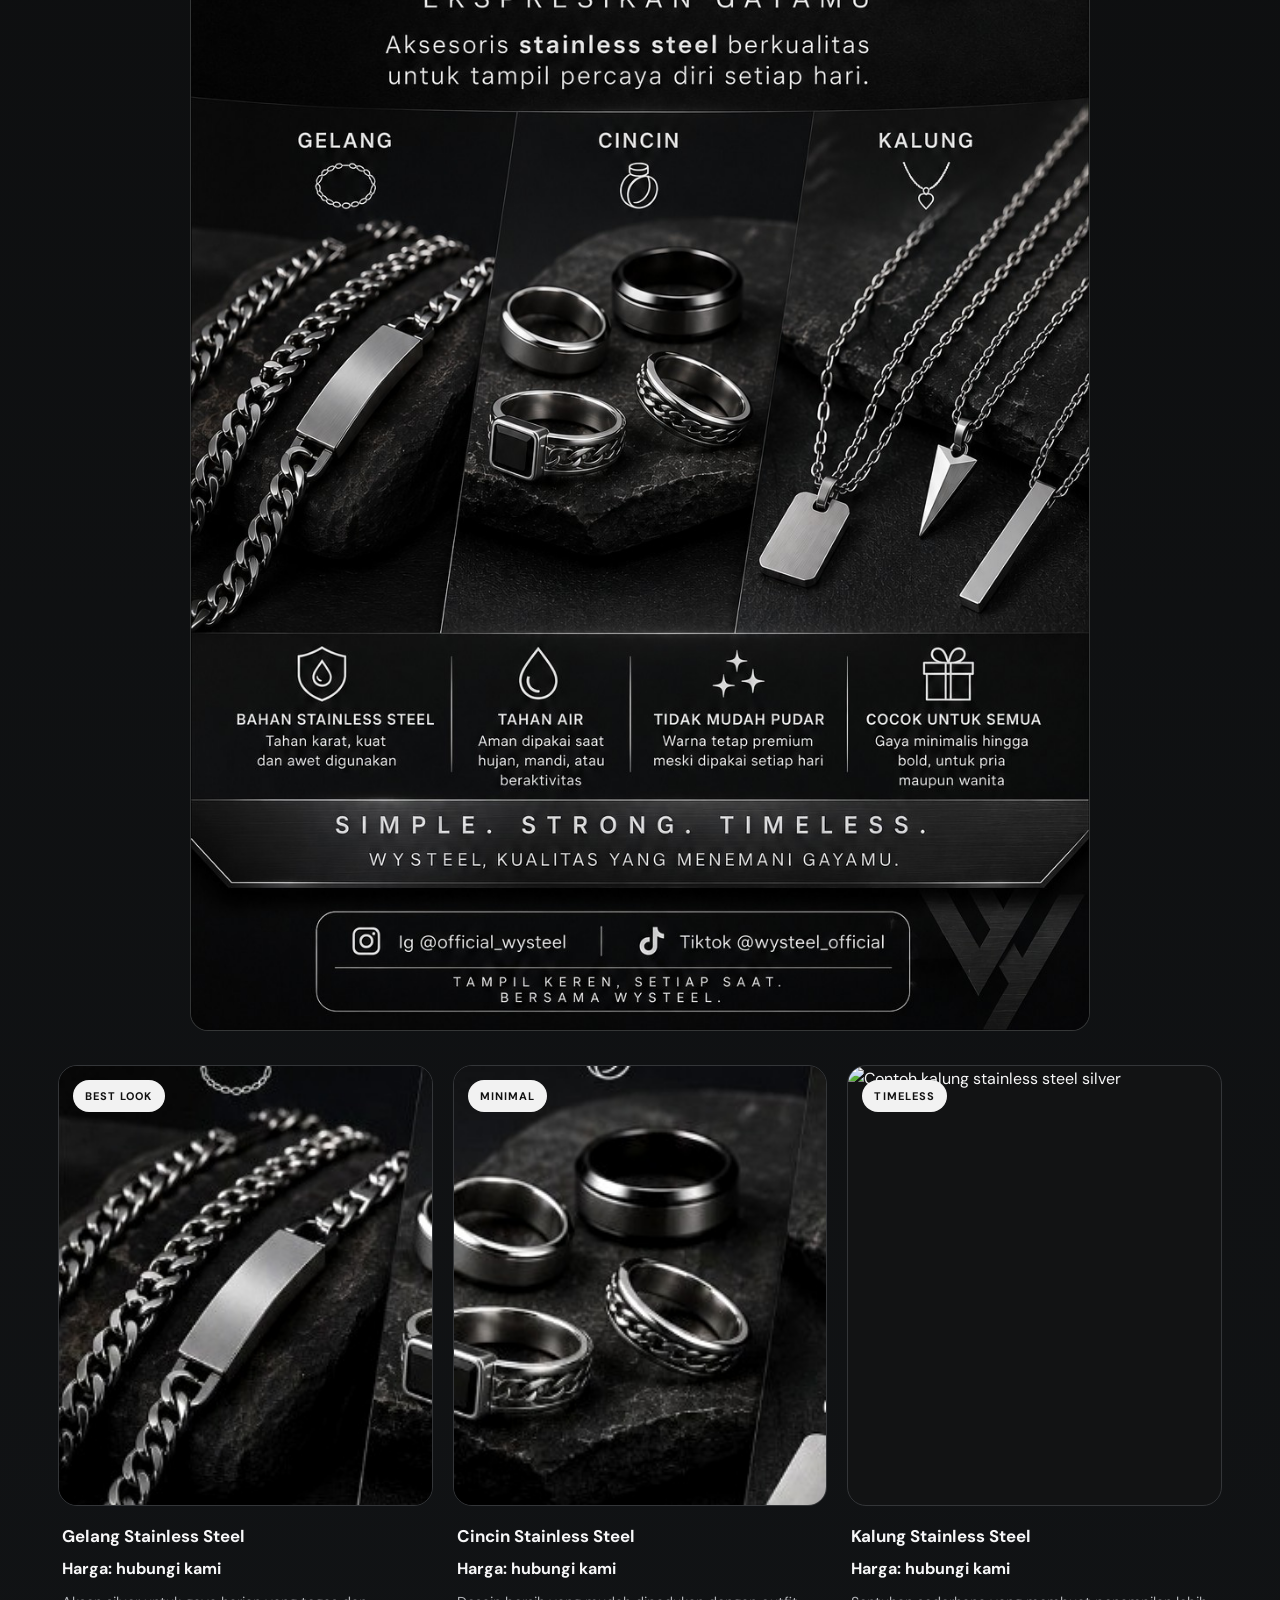
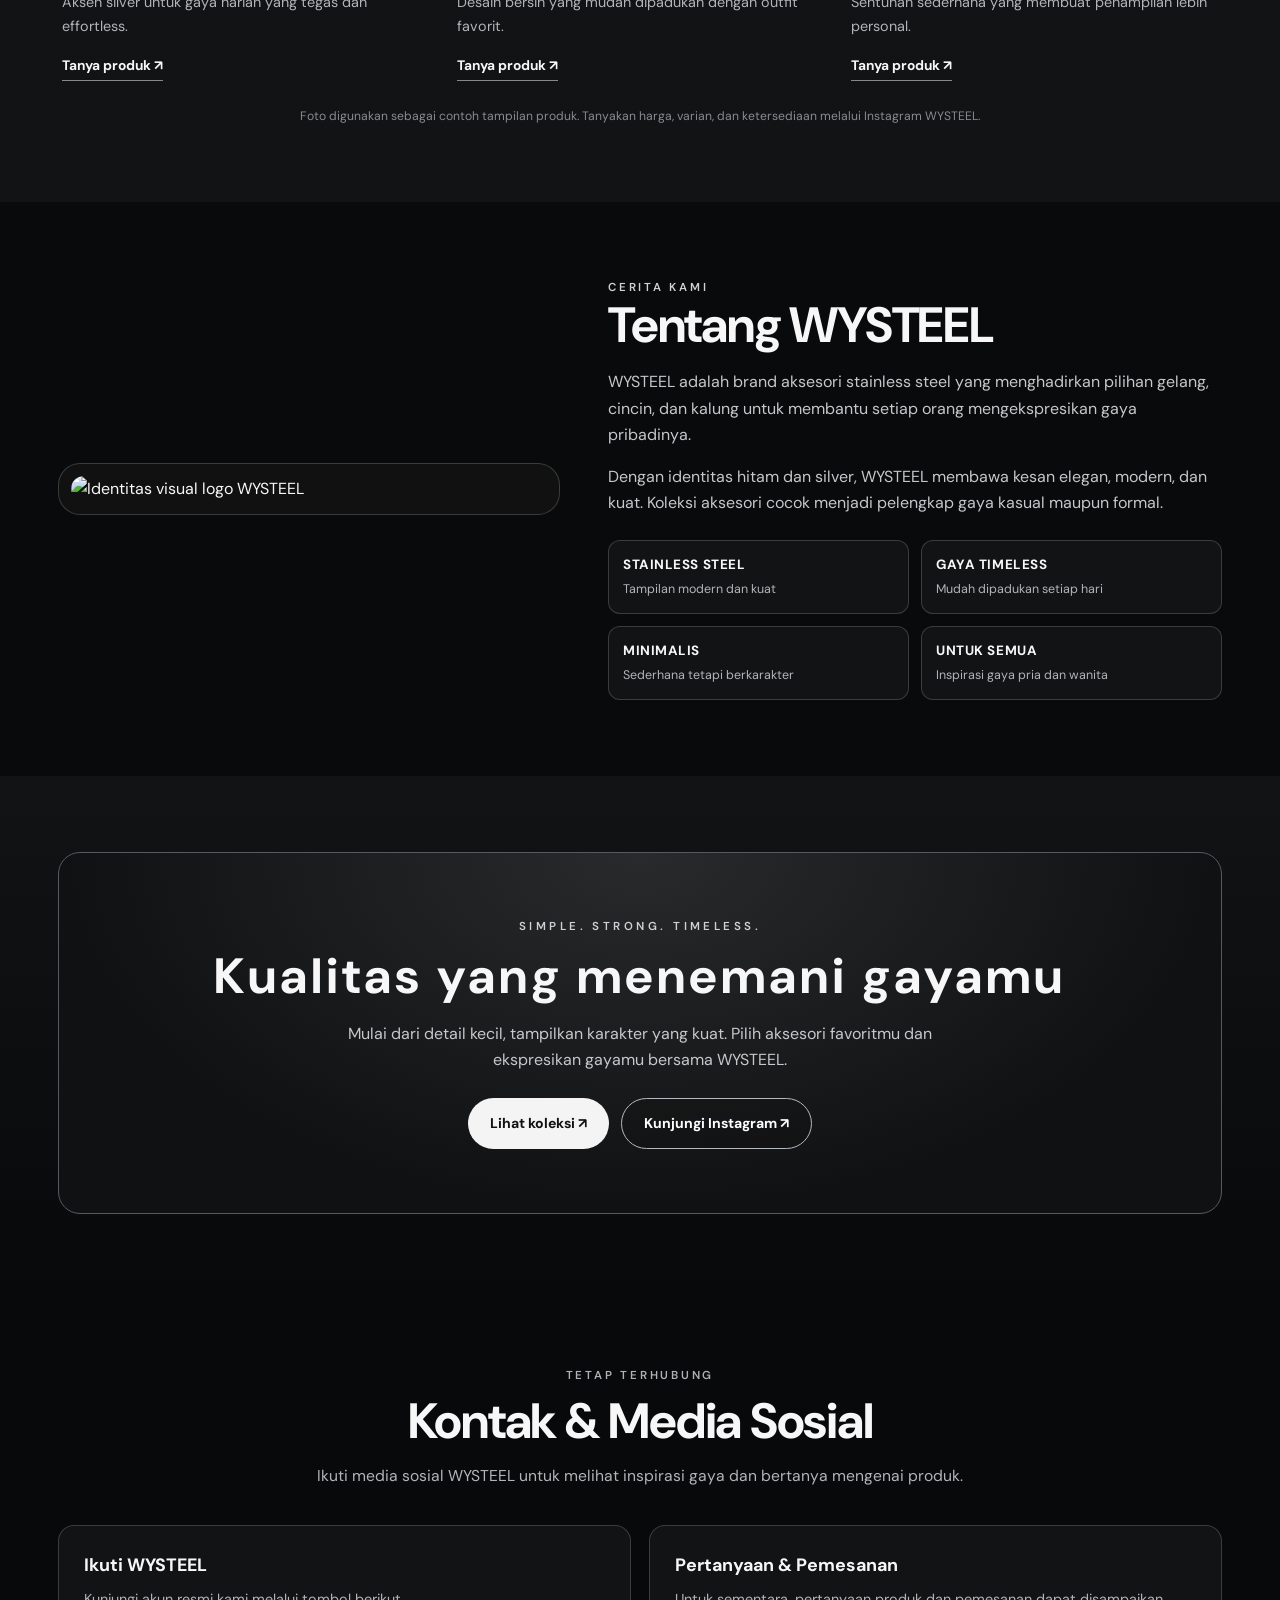
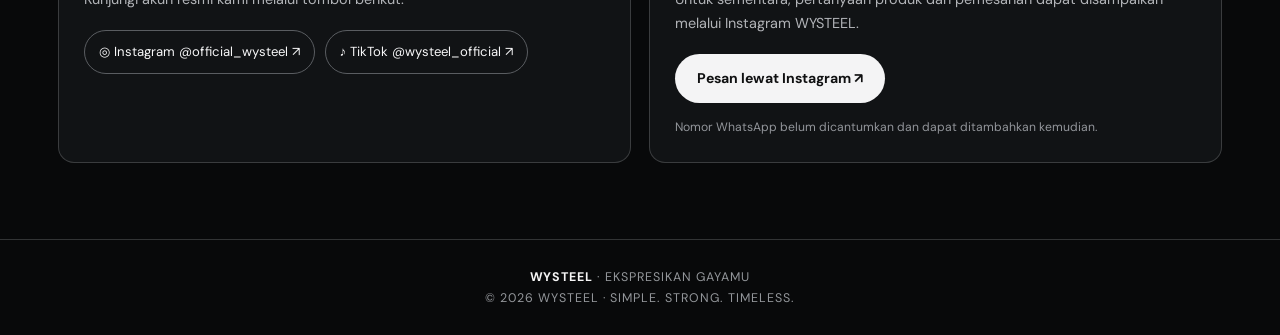
==== commit 9671bdde: "Update index.html" ====
--- a/index.html
+++ b/index.html
@@ -136,7 +136,7 @@
       <div class="container">
         <div class="hero-card">
           <div class="hero-content">
-            <img class="hero-logo" src="logo-wysteel.png" alt="Logo WYSTEEL berwarna silver dalam lingkaran">
+            <img class="hero-logo" src="logo-wysteel.jpg" alt="Logo WYSTEEL berwarna silver dalam lingkaran">
             <div class="eyebrow">Stainless steel accessories</div>
             <h1>Ekspresikan<br><em>Gayamu.</em></h1>
             <p class="hero-copy">Aksesori dengan sentuhan modern untuk melengkapi setiap cerita gayamu. Temukan gelang, cincin, dan kalung pilihan dari WYSTEEL.</p>
@@ -162,7 +162,7 @@
         <div class="product-grid">
           <article class="product-card">
             <div class="product-image-wrap">
-              <img class="product-image" src="gelang.png" alt="Contoh gelang stainless steel silver">
+              <img class="product-image" src="gelang.jpg" alt="Contoh gelang stainless steel silver">
               <span class="product-label">BEST LOOK</span>
             </div>
             <div class="product-info">
@@ -174,7 +174,7 @@
           </article>
           <article class="product-card">
             <div class="product-image-wrap">
-              <img class="product-image" src="cincin.png" alt="Contoh cincin stainless steel silver">
+              <img class="product-image" src="cincin.jpg" alt="Contoh cincin stainless steel silver">
               <span class="product-label">MINIMAL</span>
             </div>
             <div class="product-info">
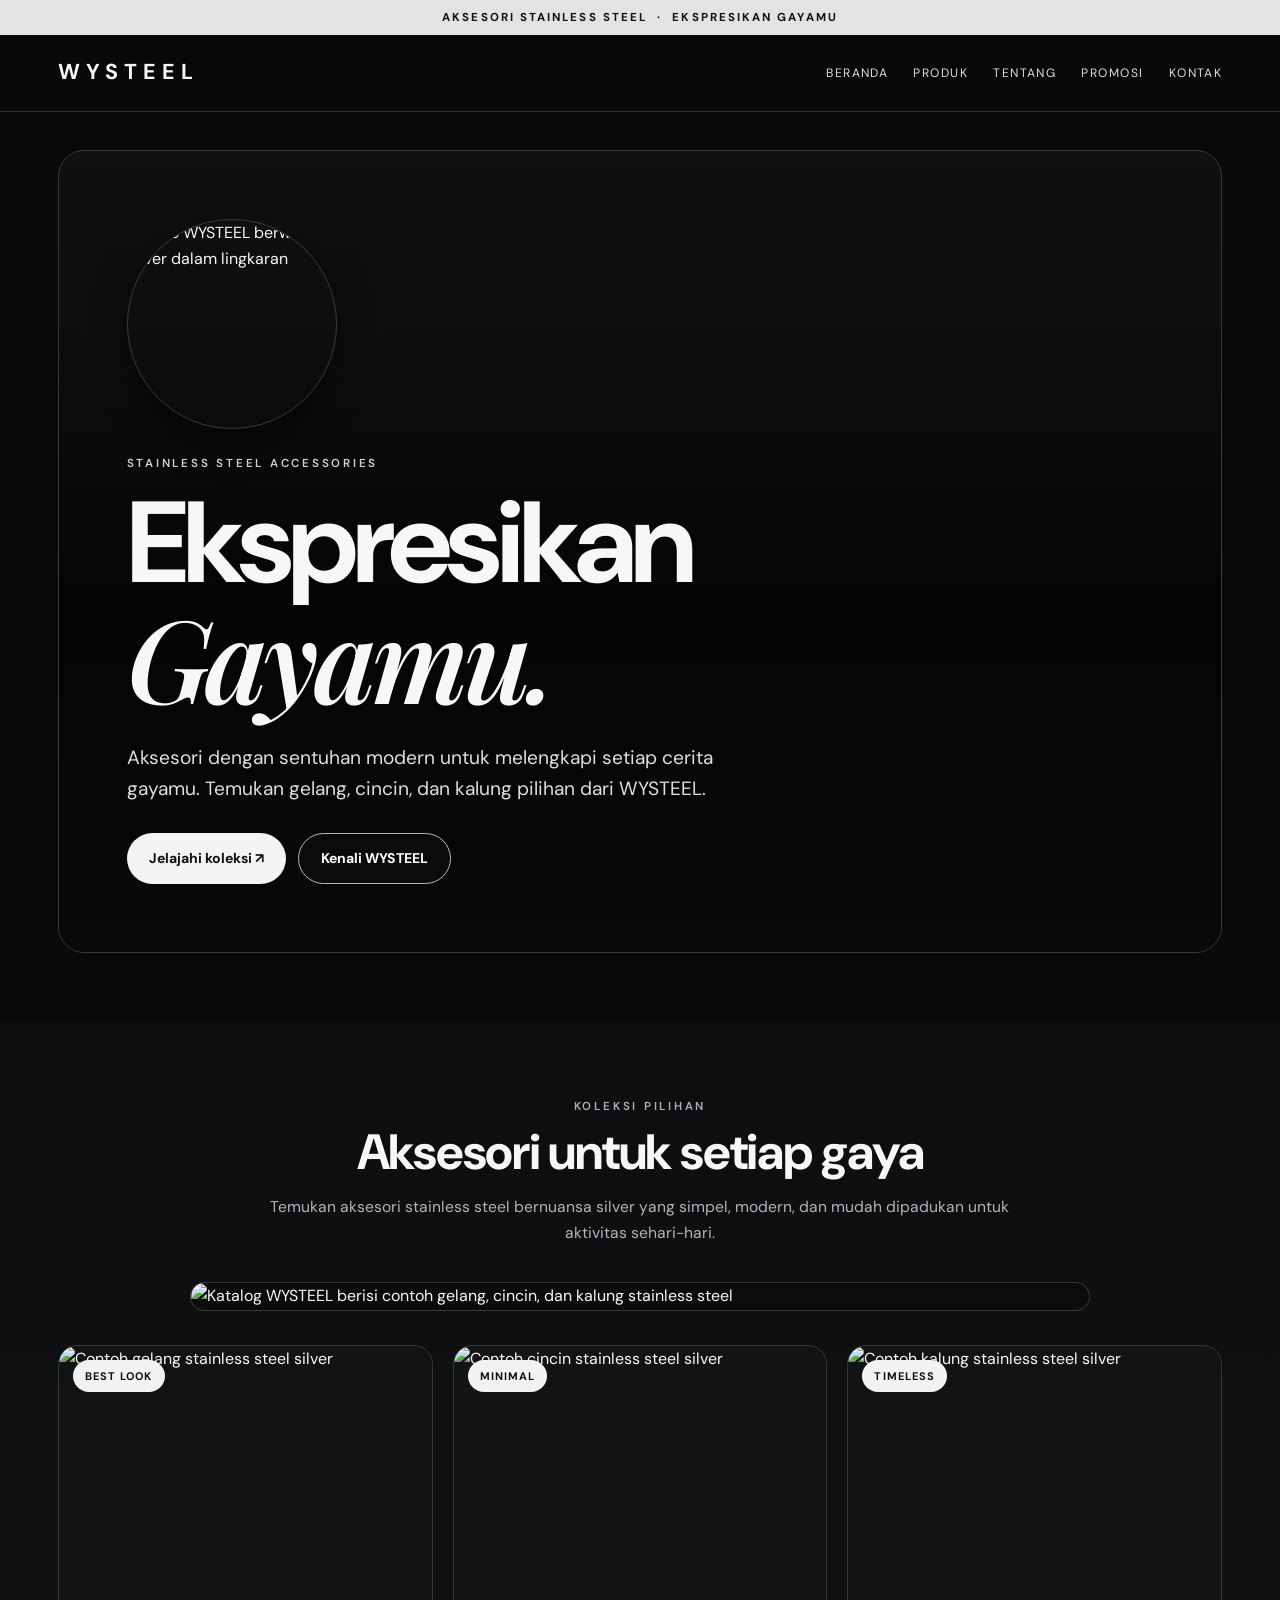
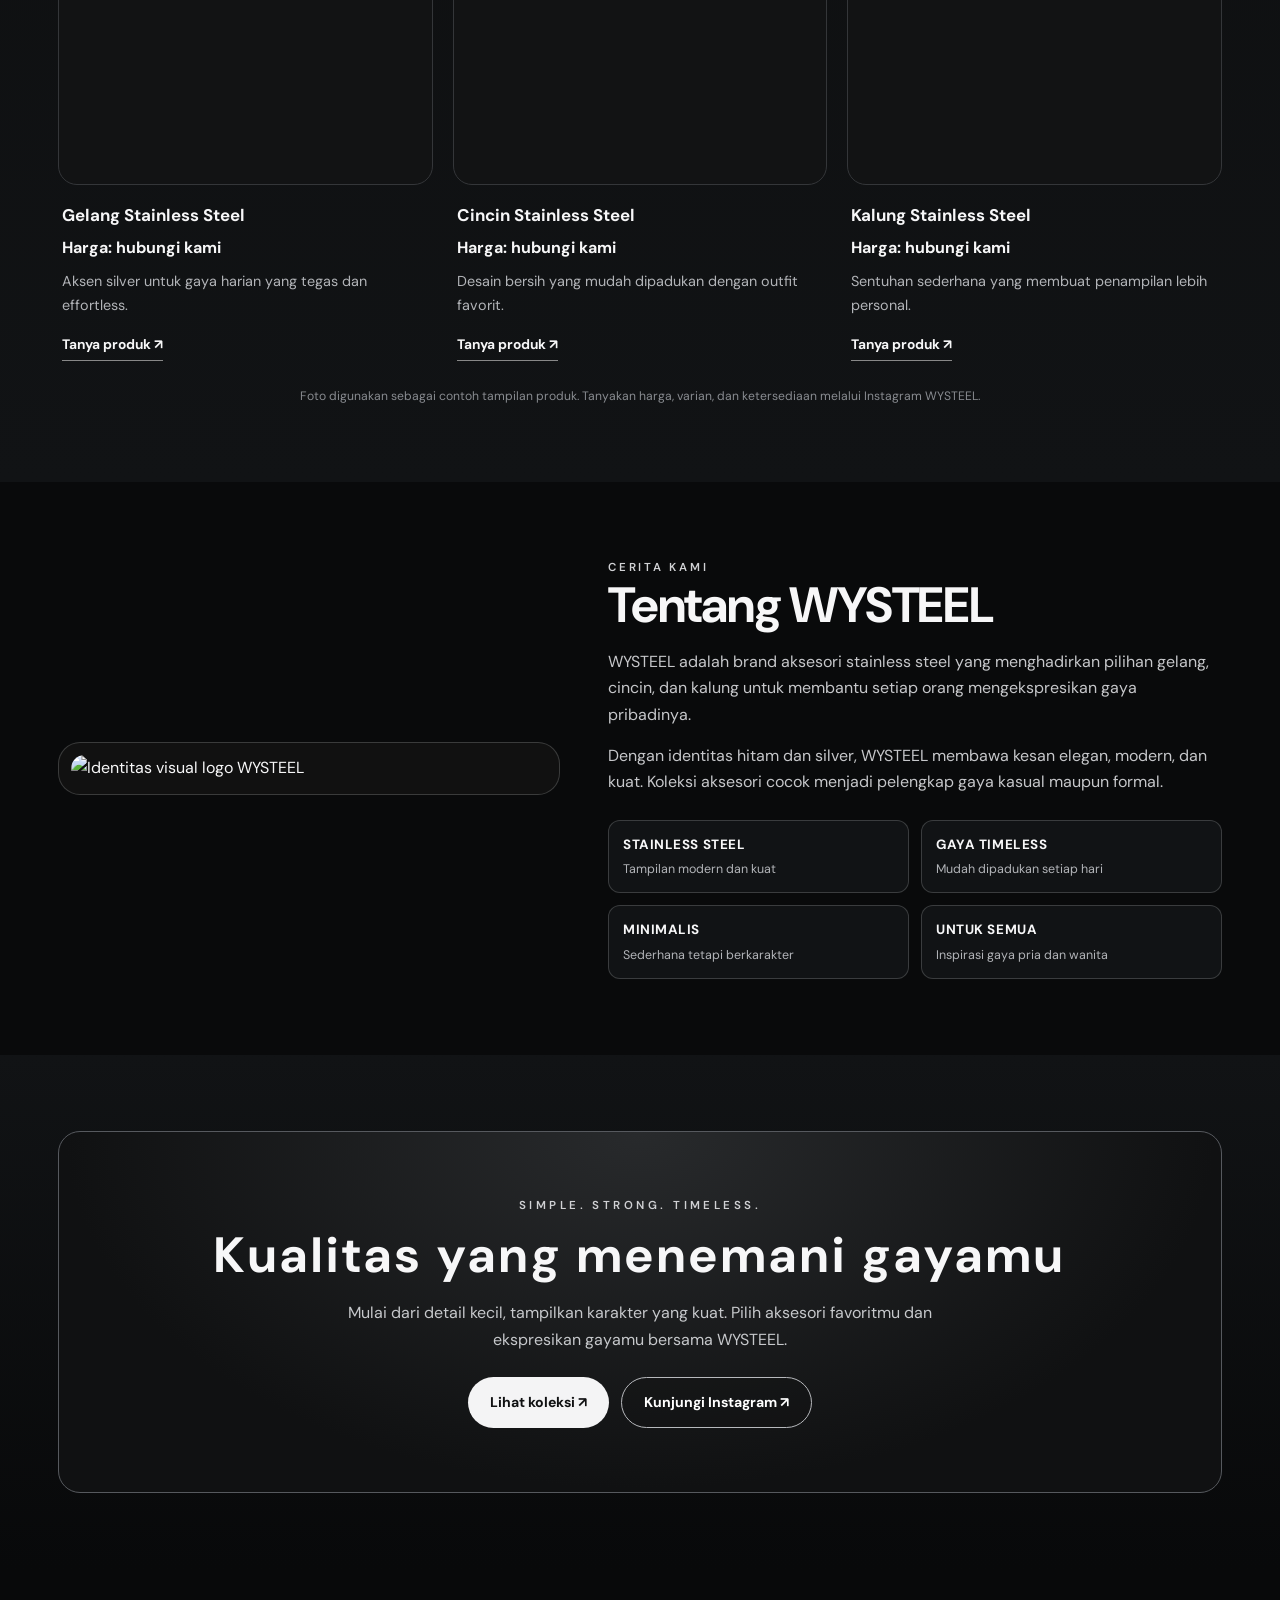
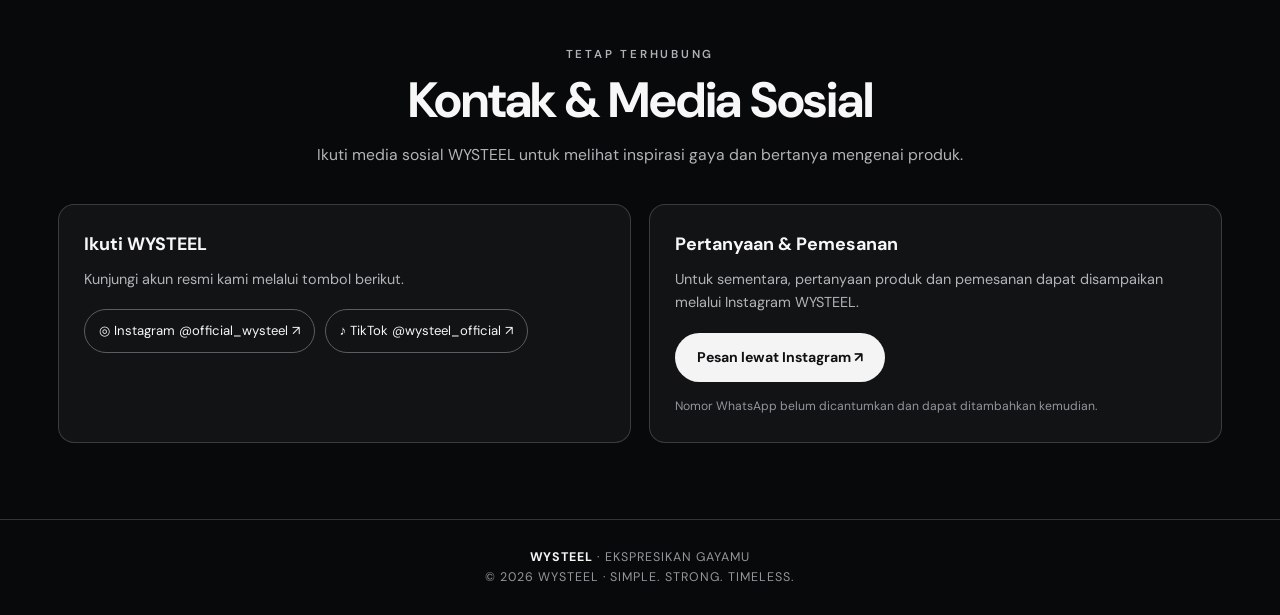
==== commit 35731cff: "Add files via upload" ====
--- a/index.html
+++ b/index.html
@@ -136,7 +136,7 @@
       <div class="container">
         <div class="hero-card">
           <div class="hero-content">
-            <img class="hero-logo" src="logo-wysteel.jpg" alt="Logo WYSTEEL berwarna silver dalam lingkaran">
+            <img class="hero-logo" src="assets/logo-wysteel.png" alt="Logo WYSTEEL berwarna silver dalam lingkaran">
             <div class="eyebrow">Stainless steel accessories</div>
             <h1>Ekspresikan<br><em>Gayamu.</em></h1>
             <p class="hero-copy">Aksesori dengan sentuhan modern untuk melengkapi setiap cerita gayamu. Temukan gelang, cincin, dan kalung pilihan dari WYSTEEL.</p>
@@ -157,12 +157,12 @@
           <p>Temukan aksesori stainless steel bernuansa silver yang simpel, modern, dan mudah dipadukan untuk aktivitas sehari-hari.</p>
         </div>
         <div class="catalog-feature">
-          <img src="katalog-wysteel.png" alt="Katalog WYSTEEL berisi contoh gelang, cincin, dan kalung stainless steel">
+          <img src="assets/katalog-wysteel.png" alt="Katalog WYSTEEL berisi contoh gelang, cincin, dan kalung stainless steel">
         </div>
         <div class="product-grid">
           <article class="product-card">
             <div class="product-image-wrap">
-              <img class="product-image" src="gelang.jpg" alt="Contoh gelang stainless steel silver">
+              <img class="product-image" src="assets/gelang-stainless-steel.png" alt="Contoh gelang stainless steel silver">
               <span class="product-label">BEST LOOK</span>
             </div>
             <div class="product-info">
@@ -174,7 +174,7 @@
           </article>
           <article class="product-card">
             <div class="product-image-wrap">
-              <img class="product-image" src="cincin.jpg" alt="Contoh cincin stainless steel silver">
+              <img class="product-image" src="assets/cincin-stainless-steel.png" alt="Contoh cincin stainless steel silver">
               <span class="product-label">MINIMAL</span>
             </div>
             <div class="product-info">
@@ -186,7 +186,7 @@
           </article>
           <article class="product-card">
             <div class="product-image-wrap">
-              <img class="product-image" src="kalung.png" alt="Contoh kalung stainless steel silver">
+              <img class="product-image" src="assets/kalung-stainless-steel.png" alt="Contoh kalung stainless steel silver">
               <span class="product-label">TIMELESS</span>
             </div>
             <div class="product-info">
@@ -204,7 +204,7 @@
     <section class="about" id="tentang">
       <div class="container about-layout">
         <div class="about-logo">
-          <img src="logo-wysteel.png" alt="Identitas visual logo WYSTEEL">
+          <img src="assets/logo-wysteel.png" alt="Identitas visual logo WYSTEEL">
         </div>
         <div class="about-text">
           <div class="eyebrow">Cerita kami</div>
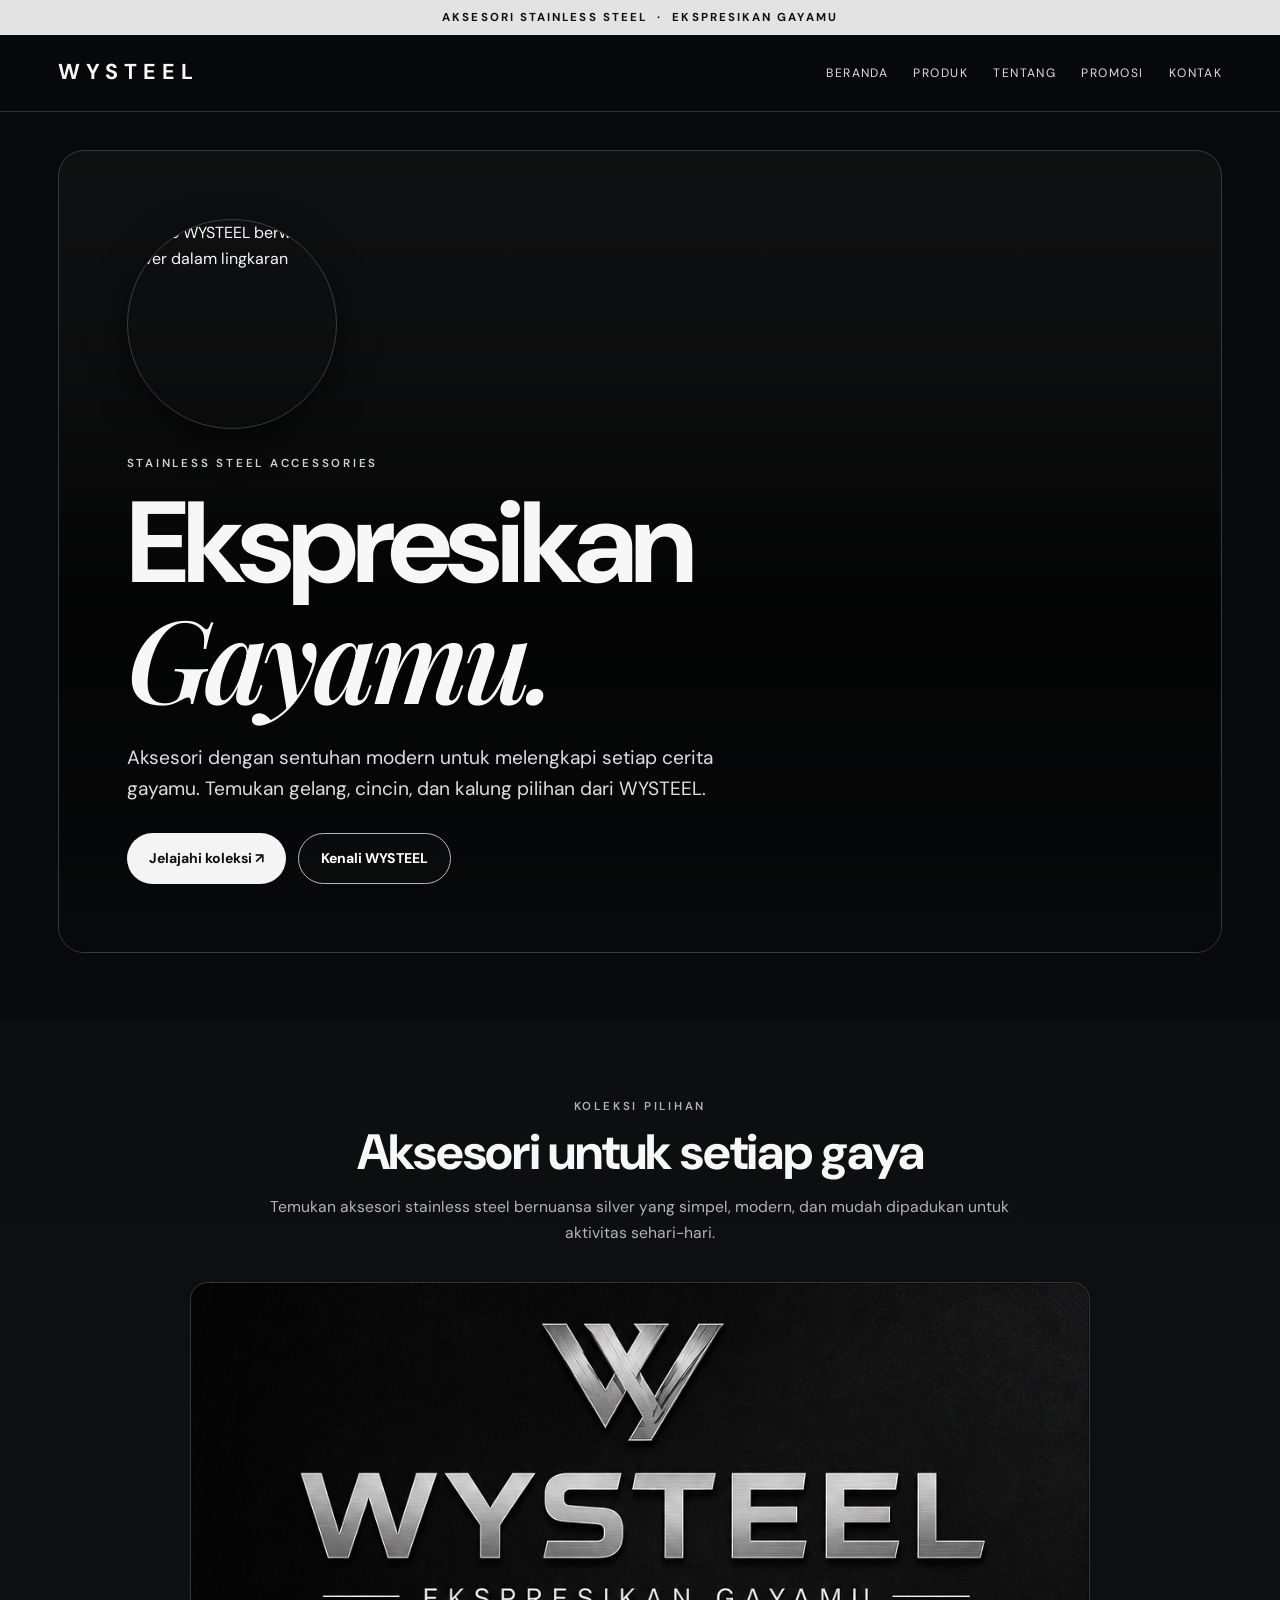
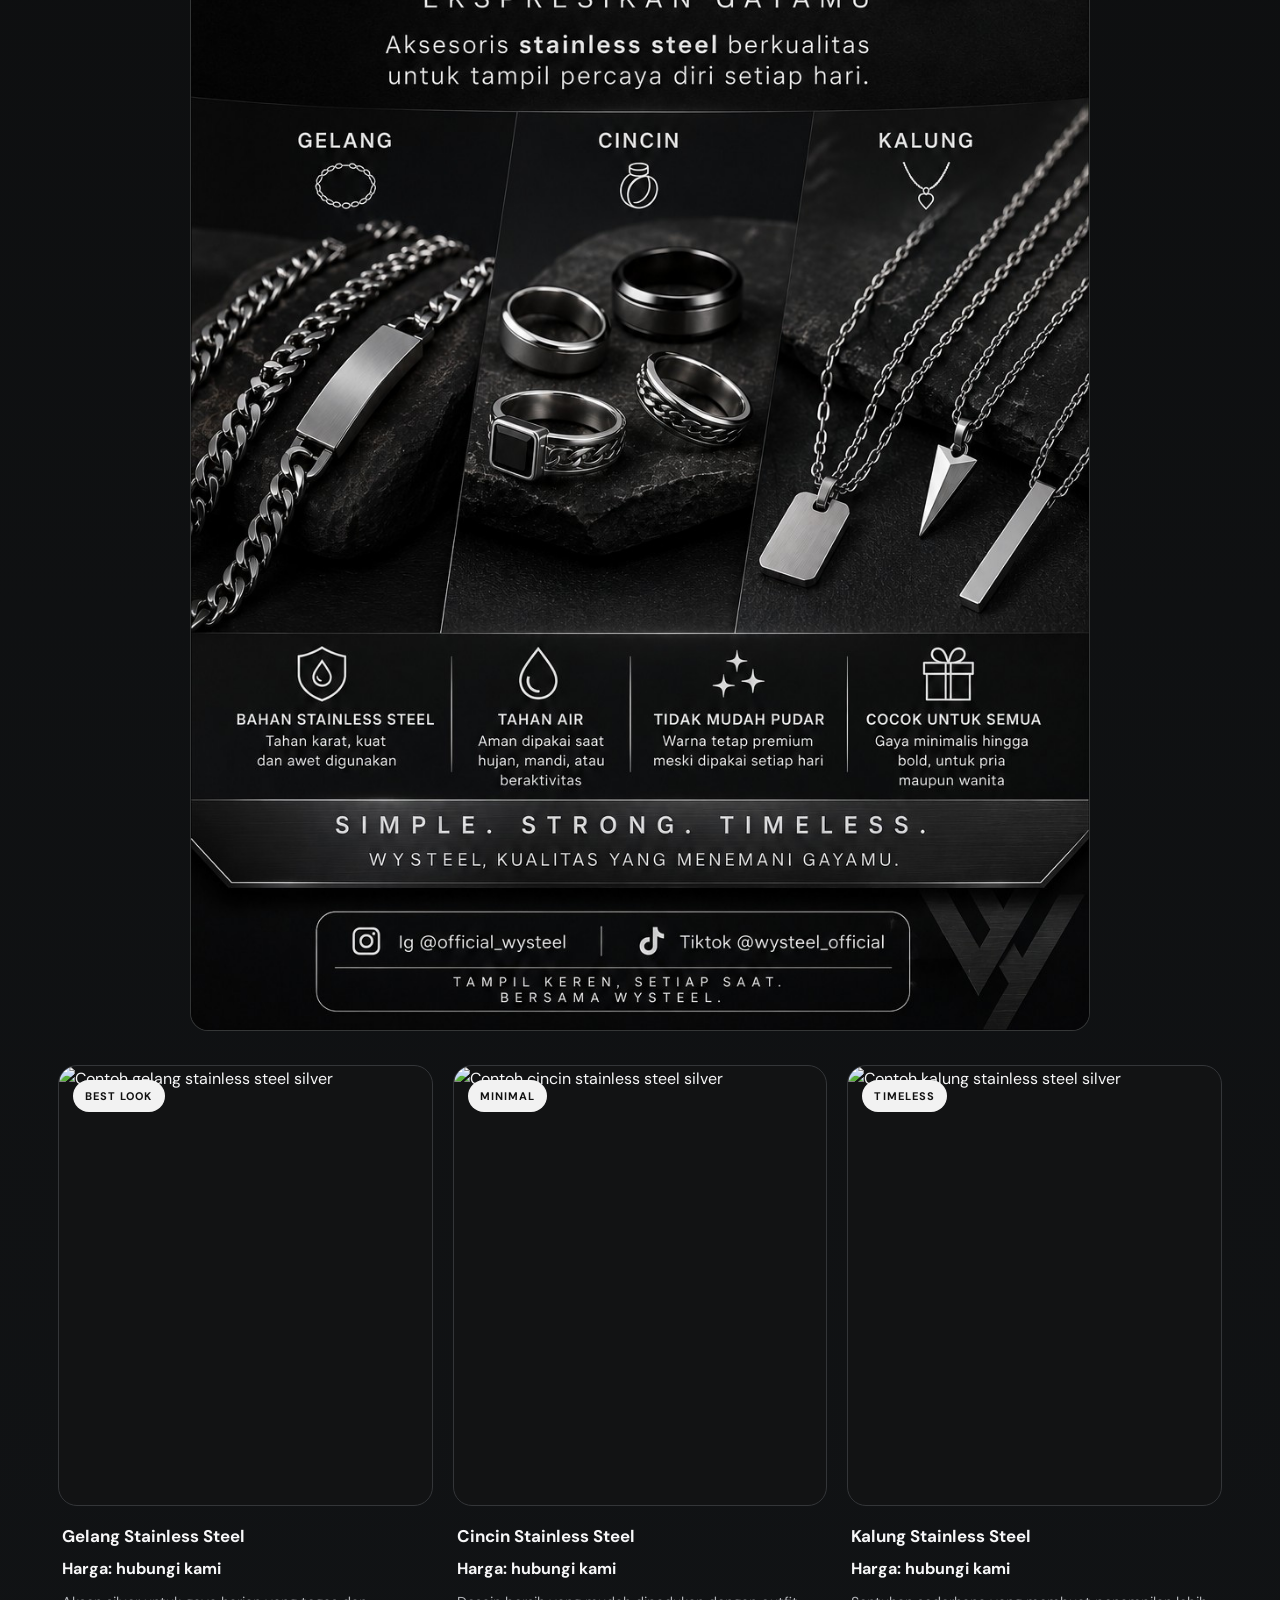
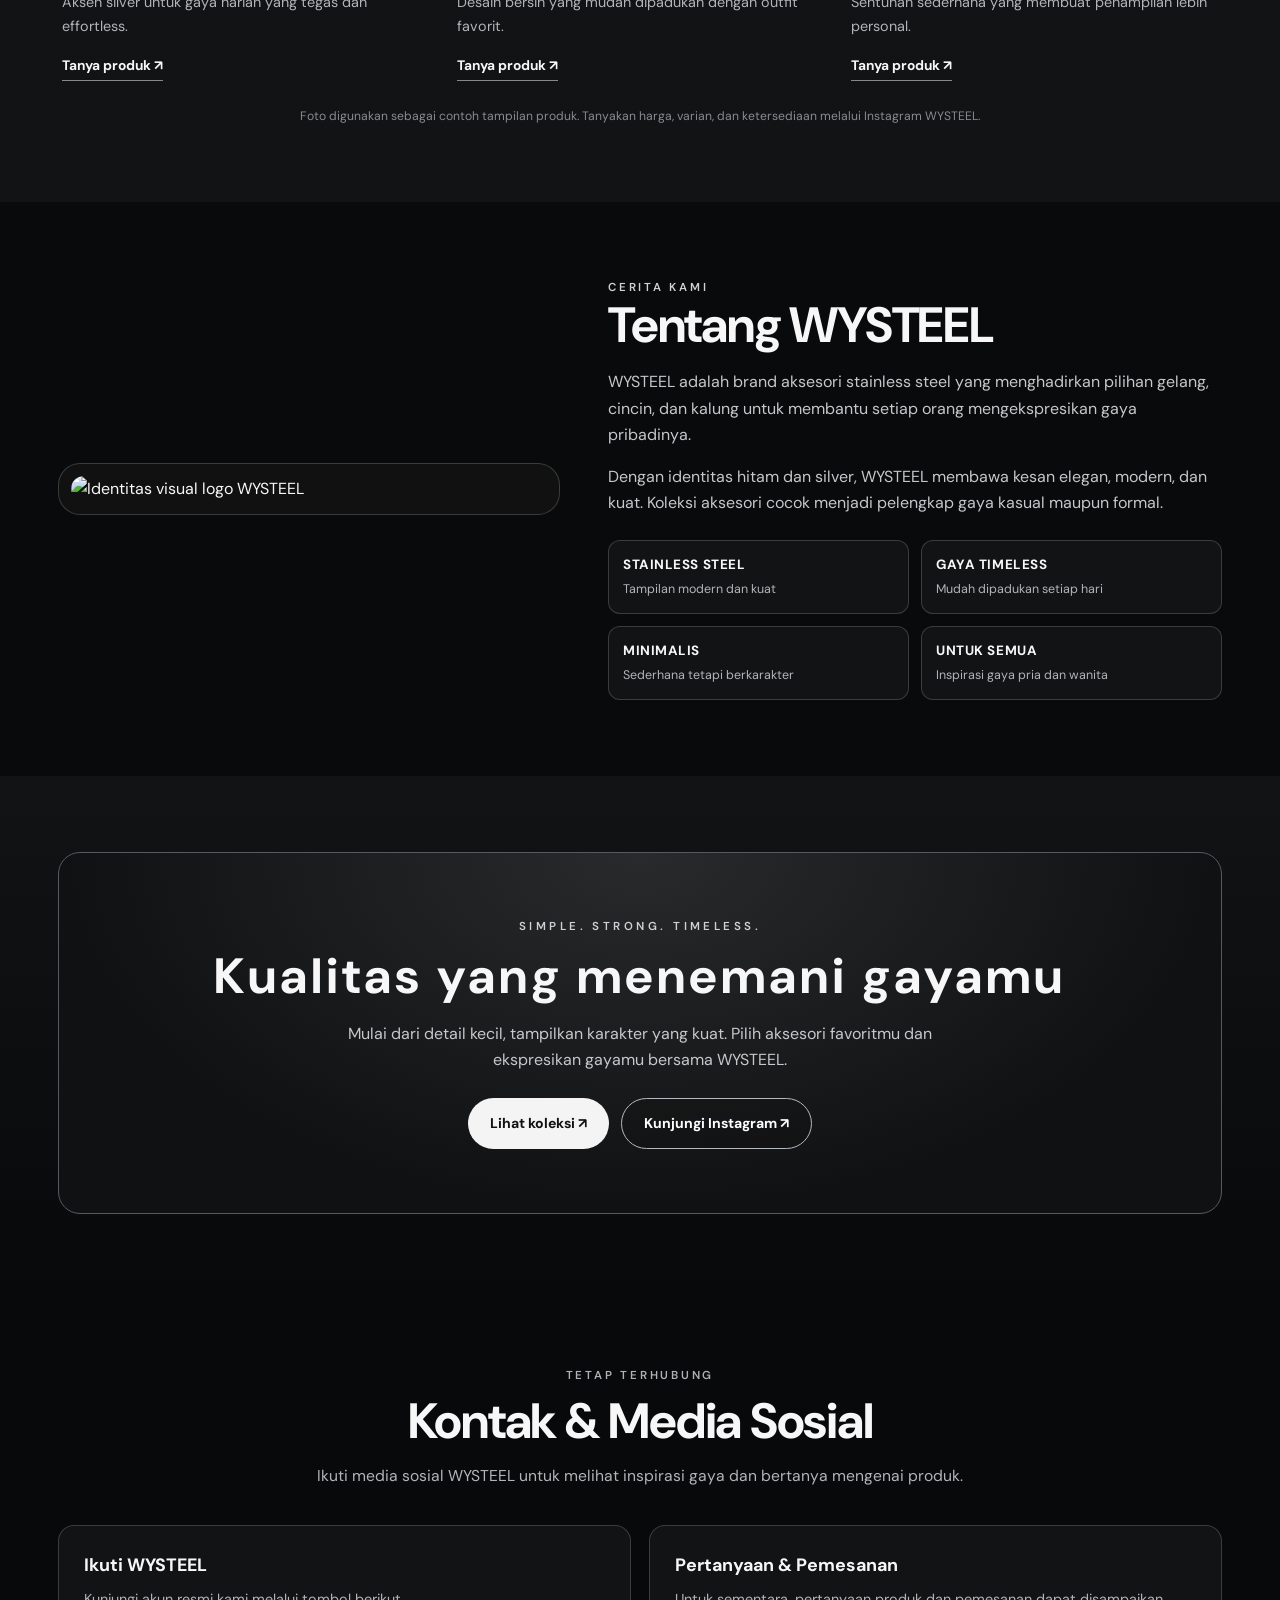
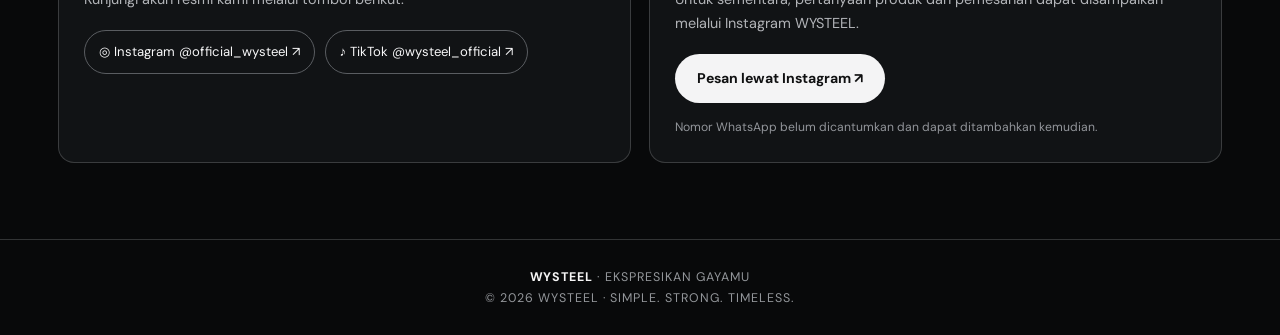
==== commit 914e300a: "Update index.html" ====
--- a/index.html
+++ b/index.html
@@ -1,284 +1,278 @@
-<!DOCTYPE html>
-<html lang="id">
-<head>
-  <meta charset="UTF-8">
-  <meta name="viewport" content="width=device-width, initial-scale=1.0">
-  <meta name="theme-color" content="#08090a">
-  <meta name="description" content="WYSTEEL — aksesori stainless steel. Ekspresikan gayamu dengan gelang, cincin, dan kalung bernuansa silver yang modern.">
-  <title>WYSTEEL — Ekspresikan Gayamu</title>
-  <link rel="preconnect" href="https://fonts.googleapis.com">
-  <link rel="preconnect" href="https://fonts.gstatic.com" crossorigin>
-  <link href="https://fonts.googleapis.com/css2?family=DM+Sans:wght@400;500;600;700&family=Playfair+Display:ital,wght@0,600;0,700;1,600&display=swap" rel="stylesheet">
-  <style>
-    :root {
-      --black:#08090a; --panel:#111315; --silver:#e5e6e8; --muted:#b2b4b8;
-      --line:rgba(220,222,226,.2); --max:1180px;
-    }
-    *{box-sizing:border-box;margin:0;padding:0}
-    html{scroll-behavior:smooth;scroll-padding-top:90px}
-    body{background:var(--black);color:#f7f7f8;font-family:"DM Sans",Arial,sans-serif;line-height:1.65}
-    a{color:inherit;text-decoration:none}
-    img{display:block;max-width:100%}
-    button{font:inherit}
-    .container{width:min(var(--max),91%);margin-inline:auto}
-    .announcement{background:#e3e3e3;color:#101112;text-align:center;padding:8px 12px;font-size:.72rem;letter-spacing:.18em;font-weight:700}
-    header{position:sticky;top:0;z-index:20;background:rgba(8,9,10,.94);backdrop-filter:blur(14px);border-bottom:1px solid var(--line)}
-    .nav{min-height:76px;display:flex;align-items:center;justify-content:space-between;gap:22px}
-    .wordmark{font-weight:700;letter-spacing:.28em;font-size:1.35rem}
-    .nav-links{display:flex;align-items:center;gap:25px}
-    .nav-links a{font-size:.76rem;letter-spacing:.12em;color:#ddd}
-    .nav-links a:hover{color:#fff}
-    .menu-btn{display:none;background:transparent;border:1px solid #444;border-radius:12px;color:#fff;padding:10px 14px}
-    .hero{padding:38px 0 68px}
-    .hero-card{position:relative;isolation:isolate;overflow:hidden;min-height:670px;border:1px solid #383a3d;border-radius:26px;display:flex;align-items:flex-end;background:#101112}
-    .hero-card:before{content:"";position:absolute;inset:0;z-index:-2;background:url("assets/katalog-wysteel.png") center 32%/cover no-repeat;opacity:.72}
-    .hero-card:after{content:"";position:absolute;inset:0;z-index:-1;background:linear-gradient(180deg,rgba(0,0,0,.08) 0%,rgba(0,0,0,.22) 25%,rgba(0,0,0,.75) 57%,#08090a 100%)}
-    .hero-content{width:100%;padding:clamp(25px,6vw,68px);text-align:left}
-    .hero-logo{width:clamp(125px,19vw,210px);aspect-ratio:1;object-fit:cover;border-radius:50%;margin-bottom:25px;box-shadow:0 12px 36px #0008;border:1px solid #ffffff30}
-    .eyebrow{font-size:.72rem;letter-spacing:.24em;text-transform:uppercase;color:#d0d1d4;font-weight:600}
-    h1{font-size:clamp(3rem,9vw,7.5rem);line-height:.98;letter-spacing:-.045em;margin:14px 0}
-    h1 em{font-family:"Playfair Display",Georgia,serif;font-weight:600}
-    .hero-copy{max-width:610px;color:#dedee1;font-size:clamp(1rem,2vw,1.2rem);margin:20px 0 28px}
-    .button-row{display:flex;gap:12px;flex-wrap:wrap}
-    .btn{display:inline-flex;align-items:center;justify-content:center;gap:10px;padding:13px 22px;border-radius:999px;font-weight:700;font-size:.88rem;transition:transform .2s,background .2s}
-    .btn:hover{transform:translateY(-2px)}
-    .btn-light{background:#f4f4f5;color:#101112}
-    .btn-line{border:1px solid #b7b9bd;color:#fff;background:#11111150}
-    section{padding:76px 0}
-    .section-head{text-align:center;max-width:740px;margin:0 auto 36px}
-    .section-head .eyebrow{margin-bottom:8px;color:#aeb1b5}
-    h2{font-size:clamp(1.8rem,4.4vw,3.1rem);line-height:1.15;letter-spacing:-.025em}
-    .section-head p{margin:13px auto 0;color:var(--muted);font-size:.98rem}
-    .products{background:linear-gradient(180deg,#0d0e0f,#111315)}
-    .catalog-feature{max-width:900px;margin:0 auto 34px;border:1px solid var(--line);border-radius:18px;overflow:hidden;background:#0b0c0d}
-    .catalog-feature img{width:100%;height:auto}
-    .product-grid{display:grid;grid-template-columns:repeat(3,minmax(0,1fr));gap:20px}
-    .product-card{min-width:0}
-    .product-image-wrap{position:relative;overflow:hidden;border:1px solid #343639;border-radius:19px;background:#121314;aspect-ratio:4/4.7}
-    .product-image{width:100%;height:100%;object-fit:cover;transition:transform .45s}
-    .product-card:hover .product-image{transform:scale(1.04)}
-    .product-label{position:absolute;left:14px;top:14px;padding:7px 12px;background:#f2f2f2;color:#111;border-radius:999px;font-size:.69rem;font-weight:700;letter-spacing:.1em}
-    .product-info{padding:17px 4px 0}
-    .product-info h3{font-size:1.06rem;margin-bottom:5px}
-    .price{font-weight:700;font-size:1rem;margin-bottom:9px}
-    .product-info p{color:var(--muted);font-size:.9rem;margin-bottom:13px}
-    .text-link{display:inline-flex;gap:8px;align-items:center;border-bottom:1px solid #888;padding-bottom:4px;font-size:.86rem;font-weight:700}
-    .fine-print{text-align:center;color:#888b90;font-size:.76rem;margin-top:25px}
-    .about{background:#090a0b}
-    .about-layout{display:grid;grid-template-columns:.9fr 1.1fr;align-items:center;gap:48px}
-    .about-logo{padding:12px;border:1px solid var(--line);border-radius:22px;background:#111}
-    .about-logo img{width:100%;border-radius:14px}
-    .about-text p{color:#c6c7ca;margin-top:15px}
-    .benefits{display:grid;grid-template-columns:repeat(2,1fr);gap:12px;margin-top:24px}
-    .benefit{padding:13px 14px;border:1px solid var(--line);border-radius:12px;background:#111315}
-    .benefit strong{display:block;font-size:.84rem;letter-spacing:.04em}
-    .benefit span{display:block;color:var(--muted);font-size:.78rem;margin-top:3px}
-    .promo{background:linear-gradient(180deg,#111315,#08090a)}
-    .promo-panel{padding:clamp(30px,6vw,64px) 22px;text-align:center;border:1px solid #56595e;border-radius:22px;background:radial-gradient(ellipse at top,#282a2c,#101112 70%)}
-    .promo-panel .eyebrow{letter-spacing:.3em}
-    .promo-panel h2{margin-top:12px;letter-spacing:.08em}
-    .promo-panel p{max-width:650px;color:#c6c8cb;margin:16px auto 24px}
-    .contact-grid{display:grid;grid-template-columns:1fr 1fr;gap:18px}
-    .contact-card{padding:25px;border:1px solid var(--line);border-radius:16px;background:#111315}
-    .contact-card h3{font-size:1.12rem;margin-bottom:8px}
-    .contact-card p{font-size:.9rem;color:var(--muted);margin-bottom:18px}
-    .social-list{display:flex;flex-wrap:wrap;gap:10px}
-    .social-link{border:1px solid #5a5d61;border-radius:999px;padding:10px 14px;font-size:.82rem}
-    .social-link:hover{background:#292b2e}
-    .contact-note{font-size:.76rem!important;color:#92959a!important;margin-top:14px;margin-bottom:0!important}
-    footer{border-top:1px solid var(--line);padding:27px 0;text-align:center;color:#93969a;font-size:.78rem;letter-spacing:.08em}
-    footer strong{color:#f5f5f5}
-    @media(max-width:760px){
-      .nav{min-height:68px}.menu-btn{display:block}
-      .nav-links{display:none;position:absolute;left:0;right:0;top:68px;padding:20px 5%;background:#0b0c0d;border-bottom:1px solid var(--line);flex-direction:column;align-items:flex-start;gap:18px}
-      .nav-links.open{display:flex}
-      .hero{padding:22px 0 48px}.hero-card{min-height:700px;border-radius:20px}
-      .hero-card:before{background-position:center top;opacity:.58}
-      .hero-content{padding:25px 22px 30px}
-      .hero-logo{width:135px;margin-bottom:20px}
-      section{padding:58px 0}
-      .product-grid{grid-template-columns:repeat(2,minmax(0,1fr));gap:24px 14px}
-      .about-layout,.contact-grid{grid-template-columns:1fr;gap:28px}
-      .about-logo{max-width:430px;margin:auto}
-      .product-info h3{font-size:.98rem}
-      .product-info p{font-size:.83rem}
-    }
-    @media(max-width:430px){
-      .announcement{font-size:.61rem;letter-spacing:.1em}
-      .hero-card{min-height:670px}
-      .product-grid{grid-template-columns:1fr 1fr}
-      .product-label{left:9px;top:9px;padding:6px 9px;font-size:.61rem}
-      .product-info{padding-top:12px}
-      .product-info h3{font-size:.88rem}
-      .product-info p{font-size:.78rem}
-      .text-link{font-size:.78rem}
-    }
-  </style>
-</head>
-<body>
-  <div class="announcement">AKSESORI STAINLESS STEEL &nbsp;·&nbsp; EKSPRESIKAN GAYAMU</div>
-  <header>
-    <div class="container nav">
-      <a class="wordmark" href="#beranda" aria-label="WYSTEEL beranda">WYSTEEL</a>
-      <button class="menu-btn" type="button" aria-expanded="false" aria-controls="navigation" onclick="toggleMenu()">☰ Menu</button>
-      <nav class="nav-links" id="navigation" aria-label="Navigasi utama">
-        <a href="#beranda" onclick="closeMenu()">BERANDA</a>
-        <a href="#produk" onclick="closeMenu()">PRODUK</a>
-        <a href="#tentang" onclick="closeMenu()">TENTANG</a>
-        <a href="#promosi" onclick="closeMenu()">PROMOSI</a>
-        <a href="#kontak" onclick="closeMenu()">KONTAK</a>
-      </nav>
-    </div>
-  </header>
-
-  <main>
-    <section class="hero" id="beranda">
-      <div class="container">
-        <div class="hero-card">
-          <div class="hero-content">
-            <img class="hero-logo" src="assets/logo-wysteel.png" alt="Logo WYSTEEL berwarna silver dalam lingkaran">
-            <div class="eyebrow">Stainless steel accessories</div>
-            <h1>Ekspresikan<br><em>Gayamu.</em></h1>
-            <p class="hero-copy">Aksesori dengan sentuhan modern untuk melengkapi setiap cerita gayamu. Temukan gelang, cincin, dan kalung pilihan dari WYSTEEL.</p>
-            <div class="button-row">
-              <a class="btn btn-light" href="#produk">Jelajahi koleksi ↗</a>
-              <a class="btn btn-line" href="#tentang">Kenali WYSTEEL</a>
-            </div>
-          </div>
-        </div>
-      </div>
-    </section>
-
-    <section class="products" id="produk">
-      <div class="container">
-        <div class="section-head">
-          <div class="eyebrow">Koleksi pilihan</div>
-          <h2>Aksesori untuk setiap gaya</h2>
-          <p>Temukan aksesori stainless steel bernuansa silver yang simpel, modern, dan mudah dipadukan untuk aktivitas sehari-hari.</p>
-        </div>
-        <div class="catalog-feature">
-          <img src="assets/katalog-wysteel.png" alt="Katalog WYSTEEL berisi contoh gelang, cincin, dan kalung stainless steel">
-        </div>
-        <div class="product-grid">
-          <article class="product-card">
-            <div class="product-image-wrap">
-              <img class="product-image" src="assets/gelang-stainless-steel.png" alt="Contoh gelang stainless steel silver">
-              <span class="product-label">BEST LOOK</span>
-            </div>
-            <div class="product-info">
-              <h3>Gelang Stainless Steel</h3>
-              <div class="price">Harga: hubungi kami</div>
-              <p>Aksen silver untuk gaya harian yang tegas dan effortless.</p>
-              <a class="text-link" href="https://www.instagram.com/official_wysteel/" target="_blank" rel="noopener noreferrer">Tanya produk ↗</a>
-            </div>
-          </article>
-          <article class="product-card">
-            <div class="product-image-wrap">
-              <img class="product-image" src="assets/cincin-stainless-steel.png" alt="Contoh cincin stainless steel silver">
-              <span class="product-label">MINIMAL</span>
-            </div>
-            <div class="product-info">
-              <h3>Cincin Stainless Steel</h3>
-              <div class="price">Harga: hubungi kami</div>
-              <p>Desain bersih yang mudah dipadukan dengan outfit favorit.</p>
-              <a class="text-link" href="https://www.instagram.com/official_wysteel/" target="_blank" rel="noopener noreferrer">Tanya produk ↗</a>
-            </div>
-          </article>
-          <article class="product-card">
-            <div class="product-image-wrap">
-              <img class="product-image" src="assets/kalung-stainless-steel.png" alt="Contoh kalung stainless steel silver">
-              <span class="product-label">TIMELESS</span>
-            </div>
-            <div class="product-info">
-              <h3>Kalung Stainless Steel</h3>
-              <div class="price">Harga: hubungi kami</div>
-              <p>Sentuhan sederhana yang membuat penampilan lebih personal.</p>
-              <a class="text-link" href="https://www.instagram.com/official_wysteel/" target="_blank" rel="noopener noreferrer">Tanya produk ↗</a>
-            </div>
-          </article>
-        </div>
-        <p class="fine-print">Foto digunakan sebagai contoh tampilan produk. Tanyakan harga, varian, dan ketersediaan melalui Instagram WYSTEEL.</p>
-      </div>
-    </section>
-
-    <section class="about" id="tentang">
-      <div class="container about-layout">
-        <div class="about-logo">
-          <img src="assets/logo-wysteel.png" alt="Identitas visual logo WYSTEEL">
-        </div>
-        <div class="about-text">
-          <div class="eyebrow">Cerita kami</div>
-          <h2>Tentang WYSTEEL</h2>
-          <p>WYSTEEL adalah brand aksesori stainless steel yang menghadirkan pilihan gelang, cincin, dan kalung untuk membantu setiap orang mengekspresikan gaya pribadinya.</p>
-          <p>Dengan identitas hitam dan silver, WYSTEEL membawa kesan elegan, modern, dan kuat. Koleksi aksesori cocok menjadi pelengkap gaya kasual maupun formal.</p>
-          <div class="benefits">
-            <div class="benefit"><strong>STAINLESS STEEL</strong><span>Tampilan modern dan kuat</span></div>
-            <div class="benefit"><strong>GAYA TIMELESS</strong><span>Mudah dipadukan setiap hari</span></div>
-            <div class="benefit"><strong>MINIMALIS</strong><span>Sederhana tetapi berkarakter</span></div>
-            <div class="benefit"><strong>UNTUK SEMUA</strong><span>Inspirasi gaya pria dan wanita</span></div>
-          </div>
-        </div>
-      </div>
-    </section>
-
-    <section class="promo" id="promosi">
-      <div class="container">
-        <div class="promo-panel">
-          <div class="eyebrow">Simple. Strong. Timeless.</div>
-          <h2>Kualitas yang menemani gayamu</h2>
-          <p>Mulai dari detail kecil, tampilkan karakter yang kuat. Pilih aksesori favoritmu dan ekspresikan gayamu bersama WYSTEEL.</p>
-          <div class="button-row" style="justify-content:center">
-            <a class="btn btn-light" href="#produk">Lihat koleksi ↗</a>
-            <a class="btn btn-line" href="https://www.instagram.com/official_wysteel/" target="_blank" rel="noopener noreferrer">Kunjungi Instagram ↗</a>
-          </div>
-        </div>
-      </div>
-    </section>
-
-    <section id="kontak">
-      <div class="container">
-        <div class="section-head">
-          <div class="eyebrow">Tetap terhubung</div>
-          <h2>Kontak & Media Sosial</h2>
-          <p>Ikuti media sosial WYSTEEL untuk melihat inspirasi gaya dan bertanya mengenai produk.</p>
-        </div>
-        <div class="contact-grid">
-          <div class="contact-card">
-            <h3>Ikuti WYSTEEL</h3>
-            <p>Kunjungi akun resmi kami melalui tombol berikut.</p>
-            <div class="social-list">
-              <a class="social-link" href="https://www.instagram.com/official_wysteel/" target="_blank" rel="noopener noreferrer">◎ Instagram @official_wysteel ↗</a>
-              <a class="social-link" href="https://www.tiktok.com/@wysteel_official" target="_blank" rel="noopener noreferrer">♪ TikTok @wysteel_official ↗</a>
-            </div>
-          </div>
-          <div class="contact-card">
-            <h3>Pertanyaan & Pemesanan</h3>
-            <p>Untuk sementara, pertanyaan produk dan pemesanan dapat disampaikan melalui Instagram WYSTEEL.</p>
-            <a class="btn btn-light" href="https://www.instagram.com/official_wysteel/" target="_blank" rel="noopener noreferrer">Pesan lewat Instagram ↗</a>
-            <p class="contact-note">Nomor WhatsApp belum dicantumkan dan dapat ditambahkan kemudian.</p>
-          </div>
-        </div>
-      </div>
-    </section>
-  </main>
-
-  <footer>
-    <div class="container"><strong>WYSTEEL</strong> · EKSPRESIKAN GAYAMU<br>© <span id="year"></span> WYSTEEL · SIMPLE. STRONG. TIMELESS.</div>
-  </footer>
-  <script>
-    function toggleMenu(){
-      const nav = document.getElementById('navigation');
-      const btn = document.querySelector('.menu-btn');
-      nav.classList.toggle('open');
-      btn.setAttribute('aria-expanded', nav.classList.contains('open') ? 'true' : 'false');
-    }
-    function closeMenu(){
-      const nav = document.getElementById('navigation');
-      const btn = document.querySelector('.menu-btn');
-      nav.classList.remove('open');
-      btn.setAttribute('aria-expanded', 'false');
-    }
-    document.getElementById('year').textContent = new Date().getFullYear();
-  </script>
-</body>
-</html>
+<!DOCTYPE html>  <html lang="id">  
+<head>  
+  <meta charset="UTF-8">  
+  <meta name="viewport" content="width=device-width, initial-scale=1.0">  
+  <meta name="theme-color" content="#08090a">  
+  <meta name="description" content="WYSTEEL — aksesori stainless steel. Ekspresikan gayamu dengan gelang, cincin, dan kalung bernuansa silver yang modern.">  
+  <title>WYSTEEL — Ekspresikan Gayamu</title>  
+  <link rel="preconnect" href="https://fonts.googleapis.com">  
+  <link rel="preconnect" href="https://fonts.gstatic.com" crossorigin>  
+  <link href="https://fonts.googleapis.com/css2?family=DM+Sans:wght@400;500;600;700&family=Playfair+Display:ital,wght@0,600;0,700;1,600&display=swap" rel="stylesheet">  
+  <style>  
+    :root {  
+      --black:#08090a; --panel:#111315; --silver:#e5e6e8; --muted:#b2b4b8;  
+      --line:rgba(220,222,226,.2); --max:1180px;  
+    }  
+    *{box-sizing:border-box;margin:0;padding:0}  
+    html{scroll-behavior:smooth;scroll-padding-top:90px}  
+    body{background:var(--black);color:#f7f7f8;font-family:"DM Sans",Arial,sans-serif;line-height:1.65}  
+    a{color:inherit;text-decoration:none}  
+    img{display:block;max-width:100%}  
+    button{font:inherit}  
+    .container{width:min(var(--max),91%);margin-inline:auto}  
+    .announcement{background:#e3e3e3;color:#101112;text-align:center;padding:8px 12px;font-size:.72rem;letter-spacing:.18em;font-weight:700}  
+    header{position:sticky;top:0;z-index:20;background:rgba(8,9,10,.94);backdrop-filter:blur(14px);border-bottom:1px solid var(--line)}  
+    .nav{min-height:76px;display:flex;align-items:center;justify-content:space-between;gap:22px}  
+    .wordmark{font-weight:700;letter-spacing:.28em;font-size:1.35rem}  
+    .nav-links{display:flex;align-items:center;gap:25px}  
+    .nav-links a{font-size:.76rem;letter-spacing:.12em;color:#ddd}  
+    .nav-links a:hover{color:#fff}  
+    .menu-btn{display:none;background:transparent;border:1px solid #444;border-radius:12px;color:#fff;padding:10px 14px}  
+    .hero{padding:38px 0 68px}  
+    .hero-card{position:relative;isolation:isolate;overflow:hidden;min-height:670px;border:1px solid #383a3d;border-radius:26px;display:flex;align-items:flex-end;background:#101112}  
+    .hero-card:before{content:"";position:absolute;inset:0;z-index:-2;background:url("assets/katalog-wysteel.png") center 32%/cover no-repeat;opacity:.72}  
+    .hero-card:after{content:"";position:absolute;inset:0;z-index:-1;background:linear-gradient(180deg,rgba(0,0,0,.08) 0%,rgba(0,0,0,.22) 25%,rgba(0,0,0,.75) 57%,#08090a 100%)}  
+    .hero-content{width:100%;padding:clamp(25px,6vw,68px);text-align:left}  
+    .hero-logo{width:clamp(125px,19vw,210px);aspect-ratio:1;object-fit:cover;border-radius:50%;margin-bottom:25px;box-shadow:0 12px 36px #0008;border:1px solid #ffffff30}  
+    .eyebrow{font-size:.72rem;letter-spacing:.24em;text-transform:uppercase;color:#d0d1d4;font-weight:600}  
+    h1{font-size:clamp(3rem,9vw,7.5rem);line-height:.98;letter-spacing:-.045em;margin:14px 0}  
+    h1 em{font-family:"Playfair Display",Georgia,serif;font-weight:600}  
+    .hero-copy{max-width:610px;color:#dedee1;font-size:clamp(1rem,2vw,1.2rem);margin:20px 0 28px}  
+    .button-row{display:flex;gap:12px;flex-wrap:wrap}  
+    .btn{display:inline-flex;align-items:center;justify-content:center;gap:10px;padding:13px 22px;border-radius:999px;font-weight:700;font-size:.88rem;transition:transform .2s,background .2s}  
+    .btn:hover{transform:translateY(-2px)}  
+    .btn-light{background:#f4f4f5;color:#101112}  
+    .btn-line{border:1px solid #b7b9bd;color:#fff;background:#11111150}  
+    section{padding:76px 0}  
+    .section-head{text-align:center;max-width:740px;margin:0 auto 36px}  
+    .section-head .eyebrow{margin-bottom:8px;color:#aeb1b5}  
+    h2{font-size:clamp(1.8rem,4.4vw,3.1rem);line-height:1.15;letter-spacing:-.025em}  
+    .section-head p{margin:13px auto 0;color:var(--muted);font-size:.98rem}  
+    .products{background:linear-gradient(180deg,#0d0e0f,#111315)}  
+    .catalog-feature{max-width:900px;margin:0 auto 34px;border:1px solid var(--line);border-radius:18px;overflow:hidden;background:#0b0c0d}  
+    .catalog-feature img{width:100%;height:auto}  
+    .product-grid{display:grid;grid-template-columns:repeat(3,minmax(0,1fr));gap:20px}  
+    .product-card{min-width:0}  
+    .product-image-wrap{position:relative;overflow:hidden;border:1px solid #343639;border-radius:19px;background:#121314;aspect-ratio:4/4.7}  
+    .product-image{width:100%;height:100%;object-fit:cover;transition:transform .45s}  
+    .product-card:hover .product-image{transform:scale(1.04)}  
+    .product-label{position:absolute;left:14px;top:14px;padding:7px 12px;background:#f2f2f2;color:#111;border-radius:999px;font-size:.69rem;font-weight:700;letter-spacing:.1em}  
+    .product-info{padding:17px 4px 0}  
+    .product-info h3{font-size:1.06rem;margin-bottom:5px}  
+    .price{font-weight:700;font-size:1rem;margin-bottom:9px}  
+    .product-info p{color:var(--muted);font-size:.9rem;margin-bottom:13px}  
+    .text-link{display:inline-flex;gap:8px;align-items:center;border-bottom:1px solid #888;padding-bottom:4px;font-size:.86rem;font-weight:700}  
+    .fine-print{text-align:center;color:#888b90;font-size:.76rem;margin-top:25px}  
+    .about{background:#090a0b}  
+    .about-layout{display:grid;grid-template-columns:.9fr 1.1fr;align-items:center;gap:48px}  
+    .about-logo{padding:12px;border:1px solid var(--line);border-radius:22px;background:#111}  
+    .about-logo img{width:100%;border-radius:14px}  
+    .about-text p{color:#c6c7ca;margin-top:15px}  
+    .benefits{display:grid;grid-template-columns:repeat(2,1fr);gap:12px;margin-top:24px}  
+    .benefit{padding:13px 14px;border:1px solid var(--line);border-radius:12px;background:#111315}  
+    .benefit strong{display:block;font-size:.84rem;letter-spacing:.04em}  
+    .benefit span{display:block;color:var(--muted);font-size:.78rem;margin-top:3px}  
+    .promo{background:linear-gradient(180deg,#111315,#08090a)}  
+    .promo-panel{padding:clamp(30px,6vw,64px) 22px;text-align:center;border:1px solid #56595e;border-radius:22px;background:radial-gradient(ellipse at top,#282a2c,#101112 70%)}  
+    .promo-panel .eyebrow{letter-spacing:.3em}  
+    .promo-panel h2{margin-top:12px;letter-spacing:.08em}  
+    .promo-panel p{max-width:650px;color:#c6c8cb;margin:16px auto 24px}  
+    .contact-grid{display:grid;grid-template-columns:1fr 1fr;gap:18px}  
+    .contact-card{padding:25px;border:1px solid var(--line);border-radius:16px;background:#111315}  
+    .contact-card h3{font-size:1.12rem;margin-bottom:8px}  
+    .contact-card p{font-size:.9rem;color:var(--muted);margin-bottom:18px}  
+    .social-list{display:flex;flex-wrap:wrap;gap:10px}  
+    .social-link{border:1px solid #5a5d61;border-radius:999px;padding:10px 14px;font-size:.82rem}  
+    .social-link:hover{background:#292b2e}  
+    .contact-note{font-size:.76rem!important;color:#92959a!important;margin-top:14px;margin-bottom:0!important}  
+    footer{border-top:1px solid var(--line);padding:27px 0;text-align:center;color:#93969a;font-size:.78rem;letter-spacing:.08em}  
+    footer strong{color:#f5f5f5}  
+    @media(max-width:760px){  
+      .nav{min-height:68px}.menu-btn{display:block}  
+      .nav-links{display:none;position:absolute;left:0;right:0;top:68px;padding:20px 5%;background:#0b0c0d;border-bottom:1px solid var(--line);flex-direction:column;align-items:flex-start;gap:18px}  
+      .nav-links.open{display:flex}  
+      .hero{padding:22px 0 48px}.hero-card{min-height:700px;border-radius:20px}  
+      .hero-card:before{background-position:center top;opacity:.58}  
+      .hero-content{padding:25px 22px 30px}  
+      .hero-logo{width:135px;margin-bottom:20px}  
+      section{padding:58px 0}  
+      .product-grid{grid-template-columns:repeat(2,minmax(0,1fr));gap:24px 14px}  
+      .about-layout,.contact-grid{grid-template-columns:1fr;gap:28px}  
+      .about-logo{max-width:430px;margin:auto}  
+      .product-info h3{font-size:.98rem}  
+      .product-info p{font-size:.83rem}  
+    }  
+    @media(max-width:430px){  
+      .announcement{font-size:.61rem;letter-spacing:.1em}  
+      .hero-card{min-height:670px}  
+      .product-grid{grid-template-columns:1fr 1fr}  
+      .product-label{left:9px;top:9px;padding:6px 9px;font-size:.61rem}  
+      .product-info{padding-top:12px}  
+      .product-info h3{font-size:.88rem}  
+      .product-info p{font-size:.78rem}  
+      .text-link{font-size:.78rem}  
+    }  
+  </style>  
+</head>  
+<body>  
+  <div class="announcement">AKSESORI STAINLESS STEEL &nbsp;·&nbsp; EKSPRESIKAN GAYAMU</div>  
+  <header>  
+    <div class="container nav">  
+      <a class="wordmark" href="#beranda" aria-label="WYSTEEL beranda">WYSTEEL</a>  
+      <button class="menu-btn" type="button" aria-expanded="false" aria-controls="navigation" onclick="toggleMenu()">☰ Menu</button>  
+      <nav class="nav-links" id="navigation" aria-label="Navigasi utama">  
+        <a href="#beranda" onclick="closeMenu()">BERANDA</a>  
+        <a href="#produk" onclick="closeMenu()">PRODUK</a>  
+        <a href="#tentang" onclick="closeMenu()">TENTANG</a>  
+        <a href="#promosi" onclick="closeMenu()">PROMOSI</a>  
+        <a href="#kontak" onclick="closeMenu()">KONTAK</a>  
+      </nav>  
+    </div>  
+  </header>    <main>  
+    <section class="hero" id="beranda">  
+      <div class="container">  
+        <div class="hero-card">  
+          <div class="hero-content">  
+            <img class="hero-logo" src="logo-wysteel.png" alt="Logo WYSTEEL berwarna silver dalam lingkaran">  
+            <div class="eyebrow">Stainless steel accessories</div>  
+            <h1>Ekspresikan<br><em>Gayamu.</em></h1>  
+            <p class="hero-copy">Aksesori dengan sentuhan modern untuk melengkapi setiap cerita gayamu. Temukan gelang, cincin, dan kalung pilihan dari WYSTEEL.</p>  
+            <div class="button-row">  
+              <a class="btn btn-light" href="#produk">Jelajahi koleksi ↗</a>  
+              <a class="btn btn-line" href="#tentang">Kenali WYSTEEL</a>  
+            </div>  
+          </div>  
+        </div>  
+      </div>  
+    </section>  <section class="products" id="produk">  
+  <div class="container">  
+    <div class="section-head">  
+      <div class="eyebrow">Koleksi pilihan</div>  
+      <h2>Aksesori untuk setiap gaya</h2>  
+      <p>Temukan aksesori stainless steel bernuansa silver yang simpel, modern, dan mudah dipadukan untuk aktivitas sehari-hari.</p>  
+    </div>  
+    <div class="catalog-feature">  
+      <img src="katalog-wysteel.png" alt="Katalog WYSTEEL berisi contoh gelang, cincin, dan kalung stainless steel">  
+    </div>  
+    <div class="product-grid">  
+      <article class="product-card">  
+        <div class="product-image-wrap">  
+          <img class="product-image" src="gelang-stainless-steel.png" alt="Contoh gelang stainless steel silver">  
+          <span class="product-label">BEST LOOK</span>  
+        </div>  
+        <div class="product-info">  
+          <h3>Gelang Stainless Steel</h3>  
+          <div class="price">Harga: hubungi kami</div>  
+          <p>Aksen silver untuk gaya harian yang tegas dan effortless.</p>  
+          <a class="text-link" href="https://www.instagram.com/official_wysteel/" target="_blank" rel="noopener noreferrer">Tanya produk ↗</a>  
+        </div>  
+      </article>  
+      <article class="product-card">  
+        <div class="product-image-wrap">  
+          <img class="product-image" src="cincin-stainless-steel.png" alt="Contoh cincin stainless steel silver">  
+          <span class="product-label">MINIMAL</span>  
+        </div>  
+        <div class="product-info">  
+          <h3>Cincin Stainless Steel</h3>  
+          <div class="price">Harga: hubungi kami</div>  
+          <p>Desain bersih yang mudah dipadukan dengan outfit favorit.</p>  
+          <a class="text-link" href="https://www.instagram.com/official_wysteel/" target="_blank" rel="noopener noreferrer">Tanya produk ↗</a>  
+        </div>  
+      </article>  
+      <article class="product-card">  
+        <div class="product-image-wrap">  
+          <img class="product-image" src="kalung-stainless-steel.png" alt="Contoh kalung stainless steel silver">  
+          <span class="product-label">TIMELESS</span>  
+        </div>  
+        <div class="product-info">  
+          <h3>Kalung Stainless Steel</h3>  
+          <div class="price">Harga: hubungi kami</div>  
+          <p>Sentuhan sederhana yang membuat penampilan lebih personal.</p>  
+          <a class="text-link" href="https://www.instagram.com/official_wysteel/" target="_blank" rel="noopener noreferrer">Tanya produk ↗</a>  
+        </div>  
+      </article>  
+    </div>  
+    <p class="fine-print">Foto digunakan sebagai contoh tampilan produk. Tanyakan harga, varian, dan ketersediaan melalui Instagram WYSTEEL.</p>  
+  </div>  
+</section>  
+
+<section class="about" id="tentang">  
+  <div class="container about-layout">  
+    <div class="about-logo">  
+      <img src="logo-wysteel.png" alt="Identitas visual logo WYSTEEL">  
+    </div>  
+    <div class="about-text">  
+      <div class="eyebrow">Cerita kami</div>  
+      <h2>Tentang WYSTEEL</h2>  
+      <p>WYSTEEL adalah brand aksesori stainless steel yang menghadirkan pilihan gelang, cincin, dan kalung untuk membantu setiap orang mengekspresikan gaya pribadinya.</p>  
+      <p>Dengan identitas hitam dan silver, WYSTEEL membawa kesan elegan, modern, dan kuat. Koleksi aksesori cocok menjadi pelengkap gaya kasual maupun formal.</p>  
+      <div class="benefits">  
+        <div class="benefit"><strong>STAINLESS STEEL</strong><span>Tampilan modern dan kuat</span></div>  
+        <div class="benefit"><strong>GAYA TIMELESS</strong><span>Mudah dipadukan setiap hari</span></div>  
+        <div class="benefit"><strong>MINIMALIS</strong><span>Sederhana tetapi berkarakter</span></div>  
+        <div class="benefit"><strong>UNTUK SEMUA</strong><span>Inspirasi gaya pria dan wanita</span></div>  
+      </div>  
+    </div>  
+  </div>  
+</section>  
+
+<section class="promo" id="promosi">  
+  <div class="container">  
+    <div class="promo-panel">  
+      <div class="eyebrow">Simple. Strong. Timeless.</div>  
+      <h2>Kualitas yang menemani gayamu</h2>  
+      <p>Mulai dari detail kecil, tampilkan karakter yang kuat. Pilih aksesori favoritmu dan ekspresikan gayamu bersama WYSTEEL.</p>  
+      <div class="button-row" style="justify-content:center">  
+        <a class="btn btn-light" href="#produk">Lihat koleksi ↗</a>  
+        <a class="btn btn-line" href="https://www.instagram.com/official_wysteel/" target="_blank" rel="noopener noreferrer">Kunjungi Instagram ↗</a>  
+      </div>  
+    </div>  
+  </div>  
+</section>  
+
+<section id="kontak">  
+  <div class="container">  
+    <div class="section-head">  
+      <div class="eyebrow">Tetap terhubung</div>  
+      <h2>Kontak & Media Sosial</h2>  
+      <p>Ikuti media sosial WYSTEEL untuk melihat inspirasi gaya dan bertanya mengenai produk.</p>  
+    </div>  
+    <div class="contact-grid">  
+      <div class="contact-card">  
+        <h3>Ikuti WYSTEEL</h3>  
+        <p>Kunjungi akun resmi kami melalui tombol berikut.</p>  
+        <div class="social-list">  
+          <a class="social-link" href="https://www.instagram.com/official_wysteel/" target="_blank" rel="noopener noreferrer">◎ Instagram @official_wysteel ↗</a>  
+          <a class="social-link" href="https://www.tiktok.com/@wysteel_official" target="_blank" rel="noopener noreferrer">♪ TikTok @wysteel_official ↗</a>  
+        </div>  
+      </div>  
+      <div class="contact-card">  
+        <h3>Pertanyaan & Pemesanan</h3>  
+        <p>Untuk sementara, pertanyaan produk dan pemesanan dapat disampaikan melalui Instagram WYSTEEL.</p>  
+        <a class="btn btn-light" href="https://www.instagram.com/official_wysteel/" target="_blank" rel="noopener noreferrer">Pesan lewat Instagram ↗</a>  
+        <p class="contact-note">Nomor WhatsApp belum dicantumkan dan dapat ditambahkan kemudian.</p>  
+      </div>  
+    </div>  
+  </div>  
+</section>
+
+  </main>    <footer>  
+    <div class="container"><strong>WYSTEEL</strong> · EKSPRESIKAN GAYAMU<br>© <span id="year"></span> WYSTEEL · SIMPLE. STRONG. TIMELESS.</div>  
+  </footer>  
+  <script>  
+    function toggleMenu(){  
+      const nav = document.getElementById('navigation');  
+      const btn = document.querySelector('.menu-btn');  
+      nav.classList.toggle('open');  
+      btn.setAttribute('aria-expanded', nav.classList.contains('open') ? 'true' : 'false');  
+    }  
+    function closeMenu(){  
+      const nav = document.getElementById('navigation');  
+      const btn = document.querySelector('.menu-btn');  
+      nav.classList.remove('open');  
+      btn.setAttribute('aria-expanded', 'false');  
+    }  
+    document.getElementById('year').textContent = new Date().getFullYear();  
+  </script>  
+</body>  
+</html>  
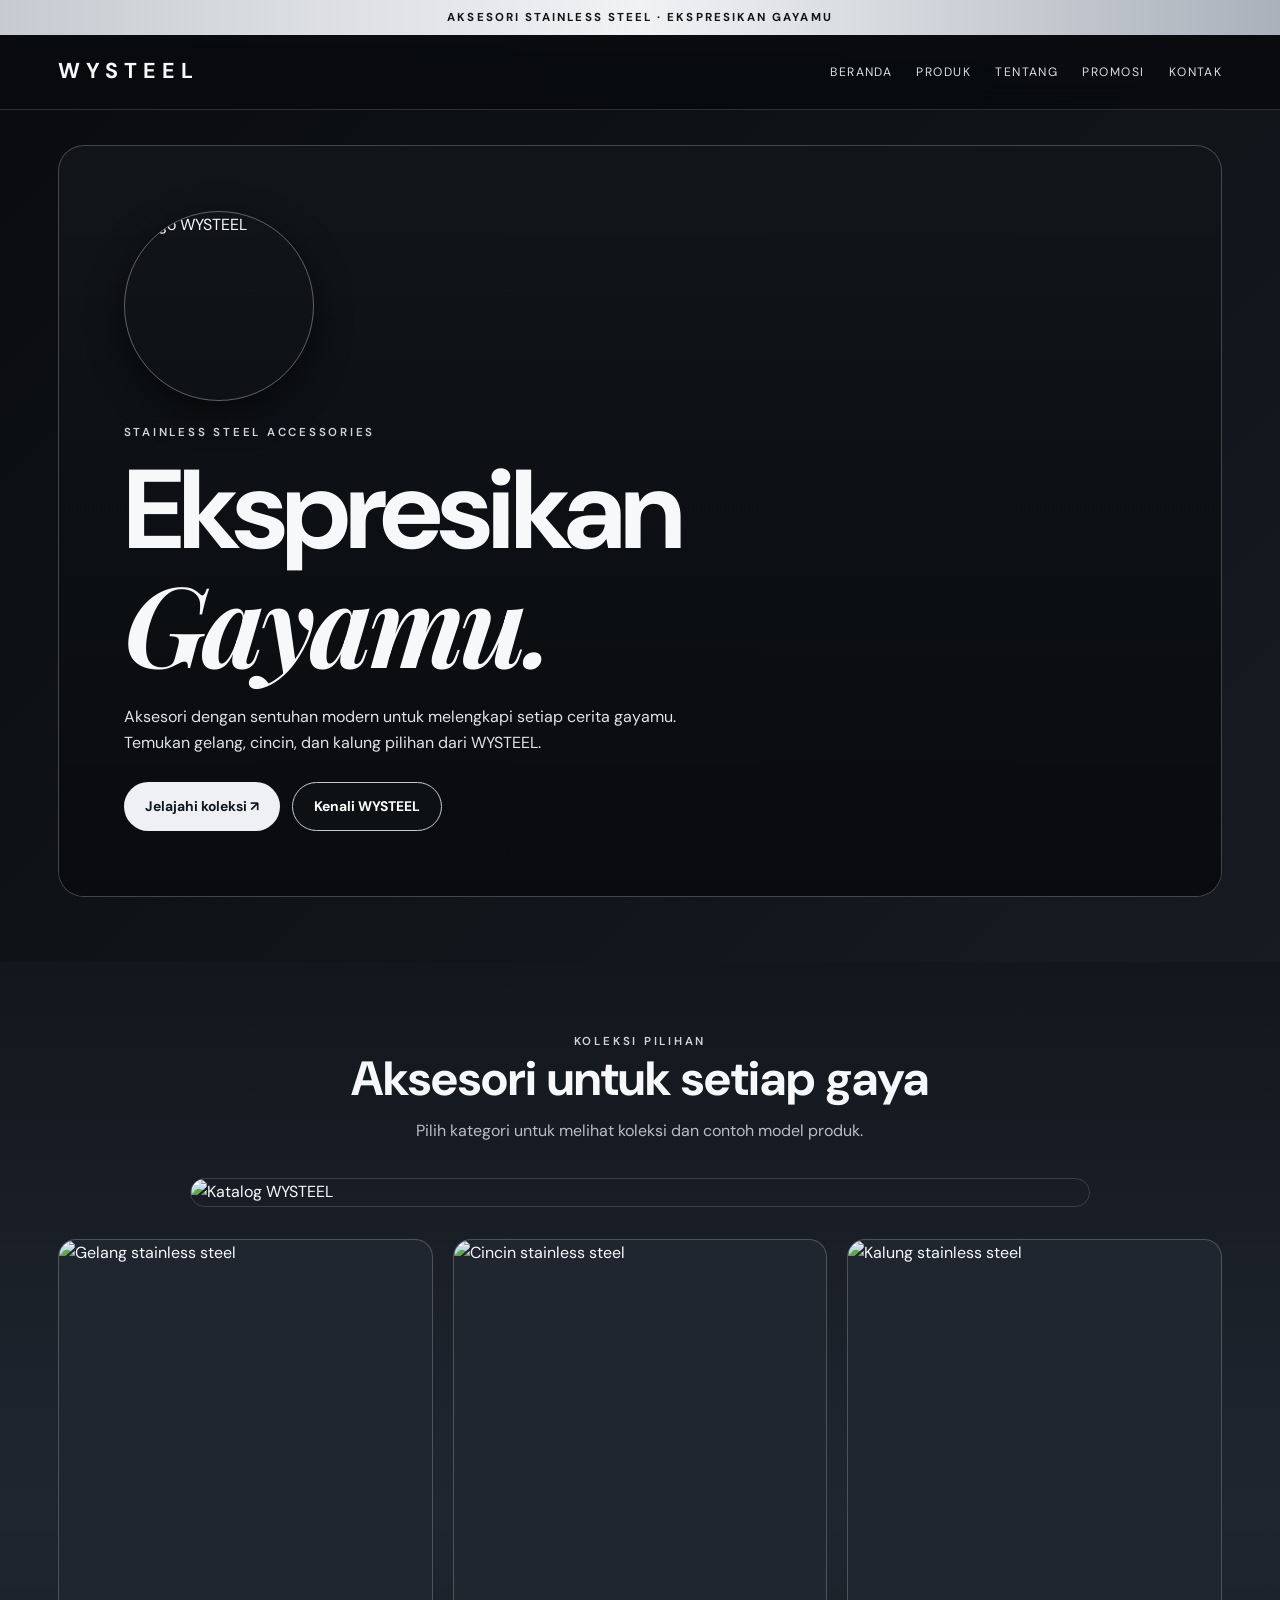
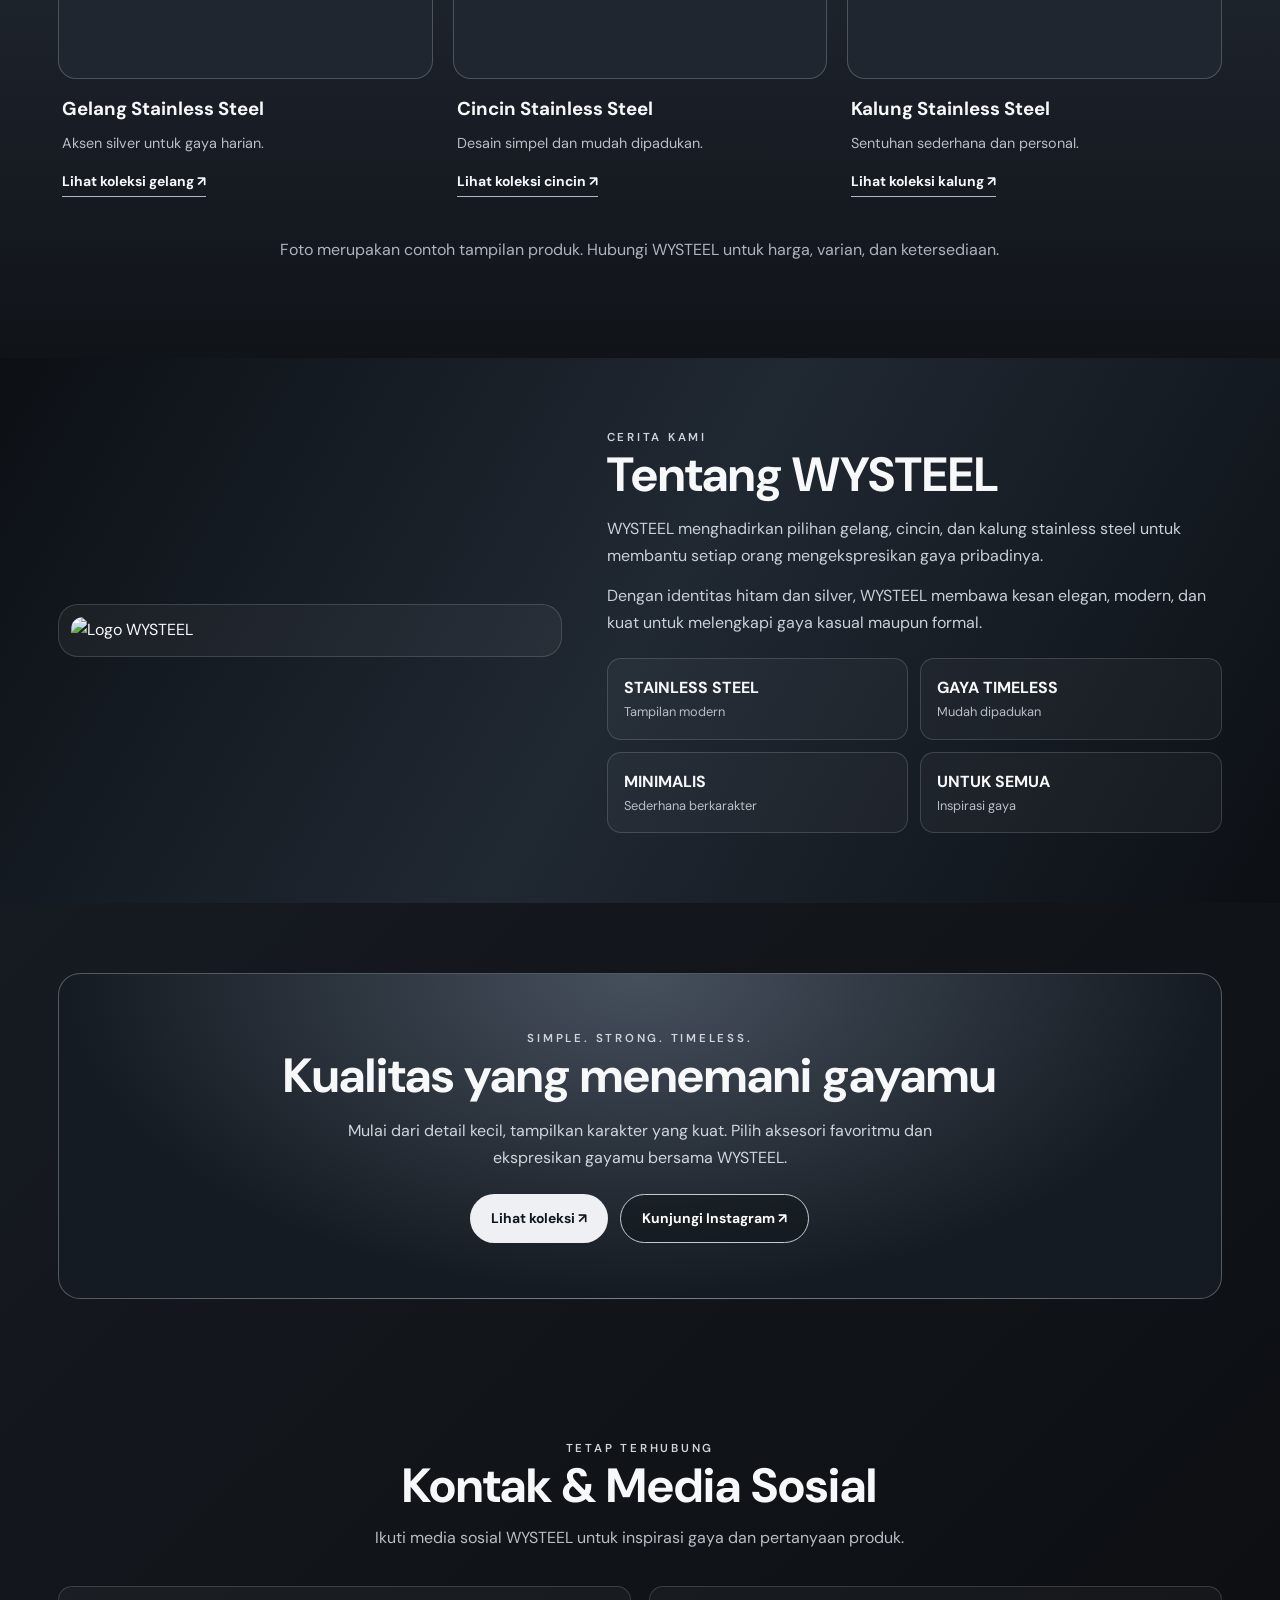
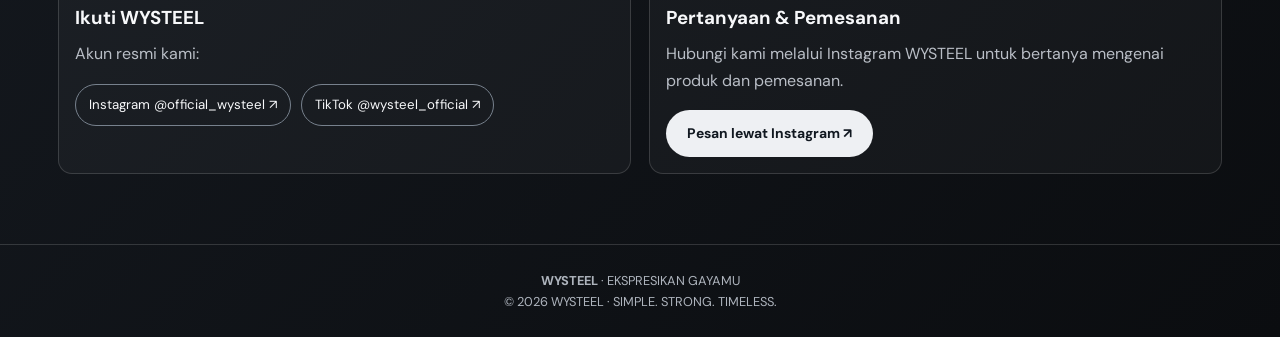
==== commit 453608e6: "Add files via upload" ====
--- a/index.html
+++ b/index.html
@@ -1,278 +1,10 @@
-<!DOCTYPE html>  <html lang="id">  
-<head>  
-  <meta charset="UTF-8">  
-  <meta name="viewport" content="width=device-width, initial-scale=1.0">  
-  <meta name="theme-color" content="#08090a">  
-  <meta name="description" content="WYSTEEL — aksesori stainless steel. Ekspresikan gayamu dengan gelang, cincin, dan kalung bernuansa silver yang modern.">  
-  <title>WYSTEEL — Ekspresikan Gayamu</title>  
-  <link rel="preconnect" href="https://fonts.googleapis.com">  
-  <link rel="preconnect" href="https://fonts.gstatic.com" crossorigin>  
-  <link href="https://fonts.googleapis.com/css2?family=DM+Sans:wght@400;500;600;700&family=Playfair+Display:ital,wght@0,600;0,700;1,600&display=swap" rel="stylesheet">  
-  <style>  
-    :root {  
-      --black:#08090a; --panel:#111315; --silver:#e5e6e8; --muted:#b2b4b8;  
-      --line:rgba(220,222,226,.2); --max:1180px;  
-    }  
-    *{box-sizing:border-box;margin:0;padding:0}  
-    html{scroll-behavior:smooth;scroll-padding-top:90px}  
-    body{background:var(--black);color:#f7f7f8;font-family:"DM Sans",Arial,sans-serif;line-height:1.65}  
-    a{color:inherit;text-decoration:none}  
-    img{display:block;max-width:100%}  
-    button{font:inherit}  
-    .container{width:min(var(--max),91%);margin-inline:auto}  
-    .announcement{background:#e3e3e3;color:#101112;text-align:center;padding:8px 12px;font-size:.72rem;letter-spacing:.18em;font-weight:700}  
-    header{position:sticky;top:0;z-index:20;background:rgba(8,9,10,.94);backdrop-filter:blur(14px);border-bottom:1px solid var(--line)}  
-    .nav{min-height:76px;display:flex;align-items:center;justify-content:space-between;gap:22px}  
-    .wordmark{font-weight:700;letter-spacing:.28em;font-size:1.35rem}  
-    .nav-links{display:flex;align-items:center;gap:25px}  
-    .nav-links a{font-size:.76rem;letter-spacing:.12em;color:#ddd}  
-    .nav-links a:hover{color:#fff}  
-    .menu-btn{display:none;background:transparent;border:1px solid #444;border-radius:12px;color:#fff;padding:10px 14px}  
-    .hero{padding:38px 0 68px}  
-    .hero-card{position:relative;isolation:isolate;overflow:hidden;min-height:670px;border:1px solid #383a3d;border-radius:26px;display:flex;align-items:flex-end;background:#101112}  
-    .hero-card:before{content:"";position:absolute;inset:0;z-index:-2;background:url("assets/katalog-wysteel.png") center 32%/cover no-repeat;opacity:.72}  
-    .hero-card:after{content:"";position:absolute;inset:0;z-index:-1;background:linear-gradient(180deg,rgba(0,0,0,.08) 0%,rgba(0,0,0,.22) 25%,rgba(0,0,0,.75) 57%,#08090a 100%)}  
-    .hero-content{width:100%;padding:clamp(25px,6vw,68px);text-align:left}  
-    .hero-logo{width:clamp(125px,19vw,210px);aspect-ratio:1;object-fit:cover;border-radius:50%;margin-bottom:25px;box-shadow:0 12px 36px #0008;border:1px solid #ffffff30}  
-    .eyebrow{font-size:.72rem;letter-spacing:.24em;text-transform:uppercase;color:#d0d1d4;font-weight:600}  
-    h1{font-size:clamp(3rem,9vw,7.5rem);line-height:.98;letter-spacing:-.045em;margin:14px 0}  
-    h1 em{font-family:"Playfair Display",Georgia,serif;font-weight:600}  
-    .hero-copy{max-width:610px;color:#dedee1;font-size:clamp(1rem,2vw,1.2rem);margin:20px 0 28px}  
-    .button-row{display:flex;gap:12px;flex-wrap:wrap}  
-    .btn{display:inline-flex;align-items:center;justify-content:center;gap:10px;padding:13px 22px;border-radius:999px;font-weight:700;font-size:.88rem;transition:transform .2s,background .2s}  
-    .btn:hover{transform:translateY(-2px)}  
-    .btn-light{background:#f4f4f5;color:#101112}  
-    .btn-line{border:1px solid #b7b9bd;color:#fff;background:#11111150}  
-    section{padding:76px 0}  
-    .section-head{text-align:center;max-width:740px;margin:0 auto 36px}  
-    .section-head .eyebrow{margin-bottom:8px;color:#aeb1b5}  
-    h2{font-size:clamp(1.8rem,4.4vw,3.1rem);line-height:1.15;letter-spacing:-.025em}  
-    .section-head p{margin:13px auto 0;color:var(--muted);font-size:.98rem}  
-    .products{background:linear-gradient(180deg,#0d0e0f,#111315)}  
-    .catalog-feature{max-width:900px;margin:0 auto 34px;border:1px solid var(--line);border-radius:18px;overflow:hidden;background:#0b0c0d}  
-    .catalog-feature img{width:100%;height:auto}  
-    .product-grid{display:grid;grid-template-columns:repeat(3,minmax(0,1fr));gap:20px}  
-    .product-card{min-width:0}  
-    .product-image-wrap{position:relative;overflow:hidden;border:1px solid #343639;border-radius:19px;background:#121314;aspect-ratio:4/4.7}  
-    .product-image{width:100%;height:100%;object-fit:cover;transition:transform .45s}  
-    .product-card:hover .product-image{transform:scale(1.04)}  
-    .product-label{position:absolute;left:14px;top:14px;padding:7px 12px;background:#f2f2f2;color:#111;border-radius:999px;font-size:.69rem;font-weight:700;letter-spacing:.1em}  
-    .product-info{padding:17px 4px 0}  
-    .product-info h3{font-size:1.06rem;margin-bottom:5px}  
-    .price{font-weight:700;font-size:1rem;margin-bottom:9px}  
-    .product-info p{color:var(--muted);font-size:.9rem;margin-bottom:13px}  
-    .text-link{display:inline-flex;gap:8px;align-items:center;border-bottom:1px solid #888;padding-bottom:4px;font-size:.86rem;font-weight:700}  
-    .fine-print{text-align:center;color:#888b90;font-size:.76rem;margin-top:25px}  
-    .about{background:#090a0b}  
-    .about-layout{display:grid;grid-template-columns:.9fr 1.1fr;align-items:center;gap:48px}  
-    .about-logo{padding:12px;border:1px solid var(--line);border-radius:22px;background:#111}  
-    .about-logo img{width:100%;border-radius:14px}  
-    .about-text p{color:#c6c7ca;margin-top:15px}  
-    .benefits{display:grid;grid-template-columns:repeat(2,1fr);gap:12px;margin-top:24px}  
-    .benefit{padding:13px 14px;border:1px solid var(--line);border-radius:12px;background:#111315}  
-    .benefit strong{display:block;font-size:.84rem;letter-spacing:.04em}  
-    .benefit span{display:block;color:var(--muted);font-size:.78rem;margin-top:3px}  
-    .promo{background:linear-gradient(180deg,#111315,#08090a)}  
-    .promo-panel{padding:clamp(30px,6vw,64px) 22px;text-align:center;border:1px solid #56595e;border-radius:22px;background:radial-gradient(ellipse at top,#282a2c,#101112 70%)}  
-    .promo-panel .eyebrow{letter-spacing:.3em}  
-    .promo-panel h2{margin-top:12px;letter-spacing:.08em}  
-    .promo-panel p{max-width:650px;color:#c6c8cb;margin:16px auto 24px}  
-    .contact-grid{display:grid;grid-template-columns:1fr 1fr;gap:18px}  
-    .contact-card{padding:25px;border:1px solid var(--line);border-radius:16px;background:#111315}  
-    .contact-card h3{font-size:1.12rem;margin-bottom:8px}  
-    .contact-card p{font-size:.9rem;color:var(--muted);margin-bottom:18px}  
-    .social-list{display:flex;flex-wrap:wrap;gap:10px}  
-    .social-link{border:1px solid #5a5d61;border-radius:999px;padding:10px 14px;font-size:.82rem}  
-    .social-link:hover{background:#292b2e}  
-    .contact-note{font-size:.76rem!important;color:#92959a!important;margin-top:14px;margin-bottom:0!important}  
-    footer{border-top:1px solid var(--line);padding:27px 0;text-align:center;color:#93969a;font-size:.78rem;letter-spacing:.08em}  
-    footer strong{color:#f5f5f5}  
-    @media(max-width:760px){  
-      .nav{min-height:68px}.menu-btn{display:block}  
-      .nav-links{display:none;position:absolute;left:0;right:0;top:68px;padding:20px 5%;background:#0b0c0d;border-bottom:1px solid var(--line);flex-direction:column;align-items:flex-start;gap:18px}  
-      .nav-links.open{display:flex}  
-      .hero{padding:22px 0 48px}.hero-card{min-height:700px;border-radius:20px}  
-      .hero-card:before{background-position:center top;opacity:.58}  
-      .hero-content{padding:25px 22px 30px}  
-      .hero-logo{width:135px;margin-bottom:20px}  
-      section{padding:58px 0}  
-      .product-grid{grid-template-columns:repeat(2,minmax(0,1fr));gap:24px 14px}  
-      .about-layout,.contact-grid{grid-template-columns:1fr;gap:28px}  
-      .about-logo{max-width:430px;margin:auto}  
-      .product-info h3{font-size:.98rem}  
-      .product-info p{font-size:.83rem}  
-    }  
-    @media(max-width:430px){  
-      .announcement{font-size:.61rem;letter-spacing:.1em}  
-      .hero-card{min-height:670px}  
-      .product-grid{grid-template-columns:1fr 1fr}  
-      .product-label{left:9px;top:9px;padding:6px 9px;font-size:.61rem}  
-      .product-info{padding-top:12px}  
-      .product-info h3{font-size:.88rem}  
-      .product-info p{font-size:.78rem}  
-      .text-link{font-size:.78rem}  
-    }  
-  </style>  
-</head>  
-<body>  
-  <div class="announcement">AKSESORI STAINLESS STEEL &nbsp;·&nbsp; EKSPRESIKAN GAYAMU</div>  
-  <header>  
-    <div class="container nav">  
-      <a class="wordmark" href="#beranda" aria-label="WYSTEEL beranda">WYSTEEL</a>  
-      <button class="menu-btn" type="button" aria-expanded="false" aria-controls="navigation" onclick="toggleMenu()">☰ Menu</button>  
-      <nav class="nav-links" id="navigation" aria-label="Navigasi utama">  
-        <a href="#beranda" onclick="closeMenu()">BERANDA</a>  
-        <a href="#produk" onclick="closeMenu()">PRODUK</a>  
-        <a href="#tentang" onclick="closeMenu()">TENTANG</a>  
-        <a href="#promosi" onclick="closeMenu()">PROMOSI</a>  
-        <a href="#kontak" onclick="closeMenu()">KONTAK</a>  
-      </nav>  
-    </div>  
-  </header>    <main>  
-    <section class="hero" id="beranda">  
-      <div class="container">  
-        <div class="hero-card">  
-          <div class="hero-content">  
-            <img class="hero-logo" src="logo-wysteel.png" alt="Logo WYSTEEL berwarna silver dalam lingkaran">  
-            <div class="eyebrow">Stainless steel accessories</div>  
-            <h1>Ekspresikan<br><em>Gayamu.</em></h1>  
-            <p class="hero-copy">Aksesori dengan sentuhan modern untuk melengkapi setiap cerita gayamu. Temukan gelang, cincin, dan kalung pilihan dari WYSTEEL.</p>  
-            <div class="button-row">  
-              <a class="btn btn-light" href="#produk">Jelajahi koleksi ↗</a>  
-              <a class="btn btn-line" href="#tentang">Kenali WYSTEEL</a>  
-            </div>  
-          </div>  
-        </div>  
-      </div>  
-    </section>  <section class="products" id="produk">  
-  <div class="container">  
-    <div class="section-head">  
-      <div class="eyebrow">Koleksi pilihan</div>  
-      <h2>Aksesori untuk setiap gaya</h2>  
-      <p>Temukan aksesori stainless steel bernuansa silver yang simpel, modern, dan mudah dipadukan untuk aktivitas sehari-hari.</p>  
-    </div>  
-    <div class="catalog-feature">  
-      <img src="katalog-wysteel.png" alt="Katalog WYSTEEL berisi contoh gelang, cincin, dan kalung stainless steel">  
-    </div>  
-    <div class="product-grid">  
-      <article class="product-card">  
-        <div class="product-image-wrap">  
-          <img class="product-image" src="gelang-stainless-steel.png" alt="Contoh gelang stainless steel silver">  
-          <span class="product-label">BEST LOOK</span>  
-        </div>  
-        <div class="product-info">  
-          <h3>Gelang Stainless Steel</h3>  
-          <div class="price">Harga: hubungi kami</div>  
-          <p>Aksen silver untuk gaya harian yang tegas dan effortless.</p>  
-          <a class="text-link" href="https://www.instagram.com/official_wysteel/" target="_blank" rel="noopener noreferrer">Tanya produk ↗</a>  
-        </div>  
-      </article>  
-      <article class="product-card">  
-        <div class="product-image-wrap">  
-          <img class="product-image" src="cincin-stainless-steel.png" alt="Contoh cincin stainless steel silver">  
-          <span class="product-label">MINIMAL</span>  
-        </div>  
-        <div class="product-info">  
-          <h3>Cincin Stainless Steel</h3>  
-          <div class="price">Harga: hubungi kami</div>  
-          <p>Desain bersih yang mudah dipadukan dengan outfit favorit.</p>  
-          <a class="text-link" href="https://www.instagram.com/official_wysteel/" target="_blank" rel="noopener noreferrer">Tanya produk ↗</a>  
-        </div>  
-      </article>  
-      <article class="product-card">  
-        <div class="product-image-wrap">  
-          <img class="product-image" src="kalung-stainless-steel.png" alt="Contoh kalung stainless steel silver">  
-          <span class="product-label">TIMELESS</span>  
-        </div>  
-        <div class="product-info">  
-          <h3>Kalung Stainless Steel</h3>  
-          <div class="price">Harga: hubungi kami</div>  
-          <p>Sentuhan sederhana yang membuat penampilan lebih personal.</p>  
-          <a class="text-link" href="https://www.instagram.com/official_wysteel/" target="_blank" rel="noopener noreferrer">Tanya produk ↗</a>  
-        </div>  
-      </article>  
-    </div>  
-    <p class="fine-print">Foto digunakan sebagai contoh tampilan produk. Tanyakan harga, varian, dan ketersediaan melalui Instagram WYSTEEL.</p>  
-  </div>  
-</section>  
-
-<section class="about" id="tentang">  
-  <div class="container about-layout">  
-    <div class="about-logo">  
-      <img src="logo-wysteel.png" alt="Identitas visual logo WYSTEEL">  
-    </div>  
-    <div class="about-text">  
-      <div class="eyebrow">Cerita kami</div>  
-      <h2>Tentang WYSTEEL</h2>  
-      <p>WYSTEEL adalah brand aksesori stainless steel yang menghadirkan pilihan gelang, cincin, dan kalung untuk membantu setiap orang mengekspresikan gaya pribadinya.</p>  
-      <p>Dengan identitas hitam dan silver, WYSTEEL membawa kesan elegan, modern, dan kuat. Koleksi aksesori cocok menjadi pelengkap gaya kasual maupun formal.</p>  
-      <div class="benefits">  
-        <div class="benefit"><strong>STAINLESS STEEL</strong><span>Tampilan modern dan kuat</span></div>  
-        <div class="benefit"><strong>GAYA TIMELESS</strong><span>Mudah dipadukan setiap hari</span></div>  
-        <div class="benefit"><strong>MINIMALIS</strong><span>Sederhana tetapi berkarakter</span></div>  
-        <div class="benefit"><strong>UNTUK SEMUA</strong><span>Inspirasi gaya pria dan wanita</span></div>  
-      </div>  
-    </div>  
-  </div>  
-</section>  
-
-<section class="promo" id="promosi">  
-  <div class="container">  
-    <div class="promo-panel">  
-      <div class="eyebrow">Simple. Strong. Timeless.</div>  
-      <h2>Kualitas yang menemani gayamu</h2>  
-      <p>Mulai dari detail kecil, tampilkan karakter yang kuat. Pilih aksesori favoritmu dan ekspresikan gayamu bersama WYSTEEL.</p>  
-      <div class="button-row" style="justify-content:center">  
-        <a class="btn btn-light" href="#produk">Lihat koleksi ↗</a>  
-        <a class="btn btn-line" href="https://www.instagram.com/official_wysteel/" target="_blank" rel="noopener noreferrer">Kunjungi Instagram ↗</a>  
-      </div>  
-    </div>  
-  </div>  
-</section>  
-
-<section id="kontak">  
-  <div class="container">  
-    <div class="section-head">  
-      <div class="eyebrow">Tetap terhubung</div>  
-      <h2>Kontak & Media Sosial</h2>  
-      <p>Ikuti media sosial WYSTEEL untuk melihat inspirasi gaya dan bertanya mengenai produk.</p>  
-    </div>  
-    <div class="contact-grid">  
-      <div class="contact-card">  
-        <h3>Ikuti WYSTEEL</h3>  
-        <p>Kunjungi akun resmi kami melalui tombol berikut.</p>  
-        <div class="social-list">  
-          <a class="social-link" href="https://www.instagram.com/official_wysteel/" target="_blank" rel="noopener noreferrer">◎ Instagram @official_wysteel ↗</a>  
-          <a class="social-link" href="https://www.tiktok.com/@wysteel_official" target="_blank" rel="noopener noreferrer">♪ TikTok @wysteel_official ↗</a>  
-        </div>  
-      </div>  
-      <div class="contact-card">  
-        <h3>Pertanyaan & Pemesanan</h3>  
-        <p>Untuk sementara, pertanyaan produk dan pemesanan dapat disampaikan melalui Instagram WYSTEEL.</p>  
-        <a class="btn btn-light" href="https://www.instagram.com/official_wysteel/" target="_blank" rel="noopener noreferrer">Pesan lewat Instagram ↗</a>  
-        <p class="contact-note">Nomor WhatsApp belum dicantumkan dan dapat ditambahkan kemudian.</p>  
-      </div>  
-    </div>  
-  </div>  
-</section>
-
-  </main>    <footer>  
-    <div class="container"><strong>WYSTEEL</strong> · EKSPRESIKAN GAYAMU<br>© <span id="year"></span> WYSTEEL · SIMPLE. STRONG. TIMELESS.</div>  
-  </footer>  
-  <script>  
-    function toggleMenu(){  
-      const nav = document.getElementById('navigation');  
-      const btn = document.querySelector('.menu-btn');  
-      nav.classList.toggle('open');  
-      btn.setAttribute('aria-expanded', nav.classList.contains('open') ? 'true' : 'false');  
-    }  
-    function closeMenu(){  
-      const nav = document.getElementById('navigation');  
-      const btn = document.querySelector('.menu-btn');  
-      nav.classList.remove('open');  
-      btn.setAttribute('aria-expanded', 'false');  
-    }  
-    document.getElementById('year').textContent = new Date().getFullYear();  
-  </script>  
-</body>  
-</html>  
+<!DOCTYPE html><html lang="id"><head><meta charset="UTF-8"><meta name="viewport" content="width=device-width,initial-scale=1"><meta name="theme-color" content="#090b0e"><meta name="description" content="WYSTEEL — aksesori stainless steel. Ekspresikan gayamu."><title>WYSTEEL — Ekspresikan Gayamu</title><link rel="stylesheet" href="style.css"></head><body>
+<div class="announcement">AKSESORI STAINLESS STEEL · EKSPRESIKAN GAYAMU</div><header><div class="container nav"><a class="wordmark" href="index.html">WYSTEEL</a><button class="menu-btn" onclick="toggleMenu()" aria-expanded="false" aria-controls="navigation">☰ Menu</button><nav class="nav-links" id="navigation"><a href="#beranda" onclick="closeMenu()">BERANDA</a><a href="#produk" onclick="closeMenu()">PRODUK</a><a href="#tentang" onclick="closeMenu()">TENTANG</a><a href="#promosi" onclick="closeMenu()">PROMOSI</a><a href="#kontak" onclick="closeMenu()">KONTAK</a></nav></div></header>
+<main><section class="hero" id="beranda"><div class="container"><div class="hero-card"><div class="hero-content"><img class="hero-logo" src="https://raw.githubusercontent.com/wysteelofficial03/Website-WYSTEEL/main/logo-wysteel.png" alt="Logo WYSTEEL"><div class="eyebrow">Stainless steel accessories</div><h1>Ekspresikan<br><em>Gayamu.</em></h1><p class="hero-copy">Aksesori dengan sentuhan modern untuk melengkapi setiap cerita gayamu. Temukan gelang, cincin, dan kalung pilihan dari WYSTEEL.</p><div class="button-row"><a class="btn btn-light" href="#produk">Jelajahi koleksi ↗</a><a class="btn btn-line" href="#tentang">Kenali WYSTEEL</a></div></div></div></div></section>
+<section class="products" id="produk"><div class="container"><div class="section-head"><div class="eyebrow">Koleksi pilihan</div><h2>Aksesori untuk setiap gaya</h2><p>Pilih kategori untuk melihat koleksi dan contoh model produk.</p></div><div class="catalog-feature"><img src="https://raw.githubusercontent.com/wysteelofficial03/Website-WYSTEEL/main/katalog-wysteel.png" alt="Katalog WYSTEEL"></div><div class="product-grid">
+<article class="product-card"><a href="gelang.html"><div class="product-image-wrap"><img class="product-image" src="https://raw.githubusercontent.com/wysteelofficial03/Website-WYSTEEL/main/gelang-stainless-steel.png" alt="Gelang stainless steel"></div><div class="product-info"><h3>Gelang Stainless Steel</h3><p>Aksen silver untuk gaya harian.</p><span class="text-link">Lihat koleksi gelang ↗</span></div></a></article>
+<article class="product-card"><a href="cincin.html"><div class="product-image-wrap"><img class="product-image" src="https://raw.githubusercontent.com/wysteelofficial03/Website-WYSTEEL/main/cincin-stainless-steel.png" alt="Cincin stainless steel"></div><div class="product-info"><h3>Cincin Stainless Steel</h3><p>Desain simpel dan mudah dipadukan.</p><span class="text-link">Lihat koleksi cincin ↗</span></div></a></article>
+<article class="product-card"><a href="kalung.html"><div class="product-image-wrap"><img class="product-image" src="https://raw.githubusercontent.com/wysteelofficial03/Website-WYSTEEL/main/kalung-stainless-steel.png" alt="Kalung stainless steel"></div><div class="product-info"><h3>Kalung Stainless Steel</h3><p>Sentuhan sederhana dan personal.</p><span class="text-link">Lihat koleksi kalung ↗</span></div></a></article></div><p class="note">Foto merupakan contoh tampilan produk. Hubungi WYSTEEL untuk harga, varian, dan ketersediaan.</p></div></section>
+<section class="about" id="tentang"><div class="container about-layout"><div class="about-logo"><img src="https://raw.githubusercontent.com/wysteelofficial03/Website-WYSTEEL/main/logo-wysteel.png" alt="Logo WYSTEEL"></div><div class="about-text"><div class="eyebrow">Cerita kami</div><h2>Tentang WYSTEEL</h2><p>WYSTEEL menghadirkan pilihan gelang, cincin, dan kalung stainless steel untuk membantu setiap orang mengekspresikan gaya pribadinya.</p><p>Dengan identitas hitam dan silver, WYSTEEL membawa kesan elegan, modern, dan kuat untuk melengkapi gaya kasual maupun formal.</p><div class="benefits"><div class="benefit"><strong>STAINLESS STEEL</strong><span>Tampilan modern</span></div><div class="benefit"><strong>GAYA TIMELESS</strong><span>Mudah dipadukan</span></div><div class="benefit"><strong>MINIMALIS</strong><span>Sederhana berkarakter</span></div><div class="benefit"><strong>UNTUK SEMUA</strong><span>Inspirasi gaya</span></div></div></div></div></section>
+<section id="promosi"><div class="container"><div class="promo-panel"><div class="eyebrow">Simple. Strong. Timeless.</div><h2>Kualitas yang menemani gayamu</h2><p>Mulai dari detail kecil, tampilkan karakter yang kuat. Pilih aksesori favoritmu dan ekspresikan gayamu bersama WYSTEEL.</p><div class="button-row" style="justify-content:center"><a class="btn btn-light" href="#produk">Lihat koleksi ↗</a><a class="btn btn-line" href="https://www.instagram.com/official_wysteel/" target="_blank" rel="noopener">Kunjungi Instagram ↗</a></div></div></div></section>
+<section id="kontak"><div class="container"><div class="section-head"><div class="eyebrow">Tetap terhubung</div><h2>Kontak & Media Sosial</h2><p>Ikuti media sosial WYSTEEL untuk inspirasi gaya dan pertanyaan produk.</p></div><div class="contact-grid"><div class="contact-card"><h3>Ikuti WYSTEEL</h3><p>Akun resmi kami:</p><div class="social-list"><a class="social-link" href="https://www.instagram.com/official_wysteel/" target="_blank" rel="noopener">Instagram @official_wysteel ↗</a><a class="social-link" href="https://www.tiktok.com/@wysteel_official" target="_blank" rel="noopener">TikTok @wysteel_official ↗</a></div></div><div class="contact-card"><h3>Pertanyaan & Pemesanan</h3><p>Hubungi kami melalui Instagram WYSTEEL untuk bertanya mengenai produk dan pemesanan.</p><a class="btn btn-light" href="https://www.instagram.com/official_wysteel/" target="_blank" rel="noopener">Pesan lewat Instagram ↗</a></div></div></div></section></main><footer><strong>WYSTEEL</strong> · EKSPRESIKAN GAYAMU<br>© <span id="year"></span> WYSTEEL · SIMPLE. STRONG. TIMELESS.</footer><script src="script.js"></script></body></html>
--- a/style.css
+++ b/style.css
@@ -0,0 +1,2 @@
+@import url('https://fonts.googleapis.com/css2?family=DM+Sans:wght@400;500;600;700&family=Playfair+Display:ital,wght@0,600;0,700;1,600&display=swap');
+:root{--black:#090b0e;--panel:#15191e;--silver:#e7e9ed;--muted:#b9bec6;--line:#ffffff26;--accent:#aeb8c5;--max:1180px}*{box-sizing:border-box;margin:0;padding:0}html{scroll-behavior:smooth;scroll-padding-top:85px}body{background:linear-gradient(135deg,#090b0e,#171c23 48%,#0b0d10);color:#f7f8fa;font-family:'DM Sans',Arial,sans-serif;line-height:1.65}a{color:inherit;text-decoration:none}img{display:block;max-width:100%}.container{width:min(var(--max),91%);margin:auto}.announcement{background:linear-gradient(90deg,#c7cbd1,#f1f2f4,#aab1bb);color:#11151a;text-align:center;padding:8px;font-size:.72rem;letter-spacing:.18em;font-weight:700}header{position:sticky;top:0;z-index:10;background:#090b0eeF;backdrop-filter:blur(14px);border-bottom:1px solid var(--line)}.nav{min-height:74px;display:flex;align-items:center;justify-content:space-between;gap:20px}.wordmark{font-weight:700;letter-spacing:.28em;font-size:1.35rem}.nav-links{display:flex;gap:24px}.nav-links a{font-size:.76rem;letter-spacing:.12em;color:#ddd}.menu-btn{display:none;background:none;border:1px solid #777;border-radius:10px;color:white;padding:9px 13px}.hero{padding:35px 0 65px}.hero-card{position:relative;isolation:isolate;overflow:hidden;min-height:660px;border:1px solid #ffffff35;border-radius:26px;display:flex;align-items:flex-end;background:#12161b}.hero-card:before{content:'';position:absolute;inset:0;z-index:-2;background:linear-gradient(120deg,#343d49,#101419 55%,#59616d);background-image:linear-gradient(180deg,#090b0e22,#090b0e88),url('https://raw.githubusercontent.com/wysteelofficial03/Website-WYSTEEL/main/katalog-wysteel.png');background-position:center;background-size:cover;opacity:.82}.hero-card:after{content:'';position:absolute;inset:0;z-index:-1;background:linear-gradient(180deg,#090b0e00 5%,#090b0e55 40%,#090b0ef2 100%)}.hero-content{padding:clamp(25px,6vw,65px);width:100%}.hero-logo{width:clamp(120px,18vw,190px);aspect-ratio:1;object-fit:cover;border-radius:50%;border:1px solid #ffffff55;box-shadow:0 12px 35px #0009;margin-bottom:22px}.eyebrow{font-size:.72rem;letter-spacing:.24em;text-transform:uppercase;color:#d0d5dc;font-weight:600}h1{font-size:clamp(3rem,9vw,7rem);line-height:1;letter-spacing:-.04em;margin:12px 0}h1 em{font-family:'Playfair Display',serif}.hero-copy{max-width:610px;color:#e0e3e8;margin:18px 0 25px}.button-row{display:flex;gap:12px;flex-wrap:wrap}.btn{display:inline-flex;align-items:center;justify-content:center;padding:12px 21px;border-radius:99px;font-weight:700;font-size:.87rem}.btn-light{background:#eef0f3;color:#111820}.btn-line{border:1px solid #c5cbd3;color:white;background:#10151a88}section{padding:70px 0}.section-head{text-align:center;max-width:740px;margin:0 auto 34px}.section-head p{color:var(--muted);margin-top:12px}h2{font-size:clamp(1.8rem,4.4vw,3rem);line-height:1.15}.products{background:linear-gradient(180deg,#12171d,#202630 55%,#101419)}.catalog-feature{max-width:900px;margin:0 auto 32px;border:1px solid var(--line);border-radius:18px;overflow:hidden}.catalog-feature img{width:100%}.product-grid{display:grid;grid-template-columns:repeat(3,minmax(0,1fr));gap:20px}.product-card{min-width:0}.product-image-wrap{position:relative;overflow:hidden;border:1px solid #ffffff35;border-radius:18px;background:#202630;aspect-ratio:4/4.7}.product-image{width:100%;height:100%;object-fit:cover;transition:transform .4s}.product-card:hover .product-image{transform:scale(1.04)}.product-info{padding:15px 4px}.product-info p{color:var(--muted);font-size:.9rem;margin:7px 0 12px}.price{font-weight:700}.text-link{display:inline-block;border-bottom:1px solid #aeb8c5;padding-bottom:3px;font-weight:700;font-size:.87rem}.about{background:linear-gradient(120deg,#0c1015,#202832,#0c1015)}.about-layout{display:grid;grid-template-columns:.9fr 1.1fr;gap:45px;align-items:center}.about-logo{padding:12px;border:1px solid var(--line);border-radius:20px;background:#ffffff0b}.about-logo img{border-radius:12px;width:100%}.about-text p{color:#cbd0d7;margin-top:14px}.benefits{display:grid;grid-template-columns:repeat(2,1fr);gap:12px;margin-top:22px}.benefit,.contact-card{padding:16px;border:1px solid var(--line);border-radius:14px;background:#ffffff09}.benefit span{display:block;color:var(--muted);font-size:.8rem}.promo-panel{text-align:center;padding:55px 22px;border:1px solid #ffffff45;border-radius:22px;background:radial-gradient(ellipse at top,#46505d,#151b22 70%)}.promo-panel p{max-width:650px;color:#d0d5dc;margin:15px auto 23px}.contact-grid{display:grid;grid-template-columns:1fr 1fr;gap:18px}.contact-card p{color:var(--muted);margin:8px 0 16px}.social-list{display:flex;gap:10px;flex-wrap:wrap}.social-link{border:1px solid #77818d;border-radius:30px;padding:9px 13px;font-size:.83rem}footer{border-top:1px solid var(--line);padding:25px;text-align:center;color:#aeb4bd;font-size:.8rem}.category-hero{padding:55px 0 30px;text-align:center}.category-hero p{color:var(--muted);margin:10px auto;max-width:650px}.back-link{display:inline-block;margin-bottom:20px;color:#dce1e8;border-bottom:1px solid #8993a0}.category-grid{padding:25px 0 75px}.sample-card{border:1px solid var(--line);border-radius:17px;overflow:hidden;background:#ffffff09}.sample-card img{width:100%;aspect-ratio:4/4.4;object-fit:cover}.sample-card div{padding:14px}.sample-card p{color:var(--muted);font-size:.86rem}.note{color:#aeb4bd;text-align:center;margin:25px 0}@media(max-width:760px){.menu-btn{display:block}.nav-links{display:none;position:absolute;top:74px;left:0;right:0;padding:20px 5%;background:#0b0e12;flex-direction:column}.nav-links.open{display:flex}.hero-card{min-height:640px}.product-grid{grid-template-columns:repeat(2,minmax(0,1fr));gap:16px}.about-layout,.contact-grid{grid-template-columns:1fr}.about-logo{max-width:430px;margin:auto}section{padding:55px 0}}@media(max-width:430px){.announcement{font-size:.6rem}.hero-card{min-height:620px}.product-info h3{font-size:.9rem}}
